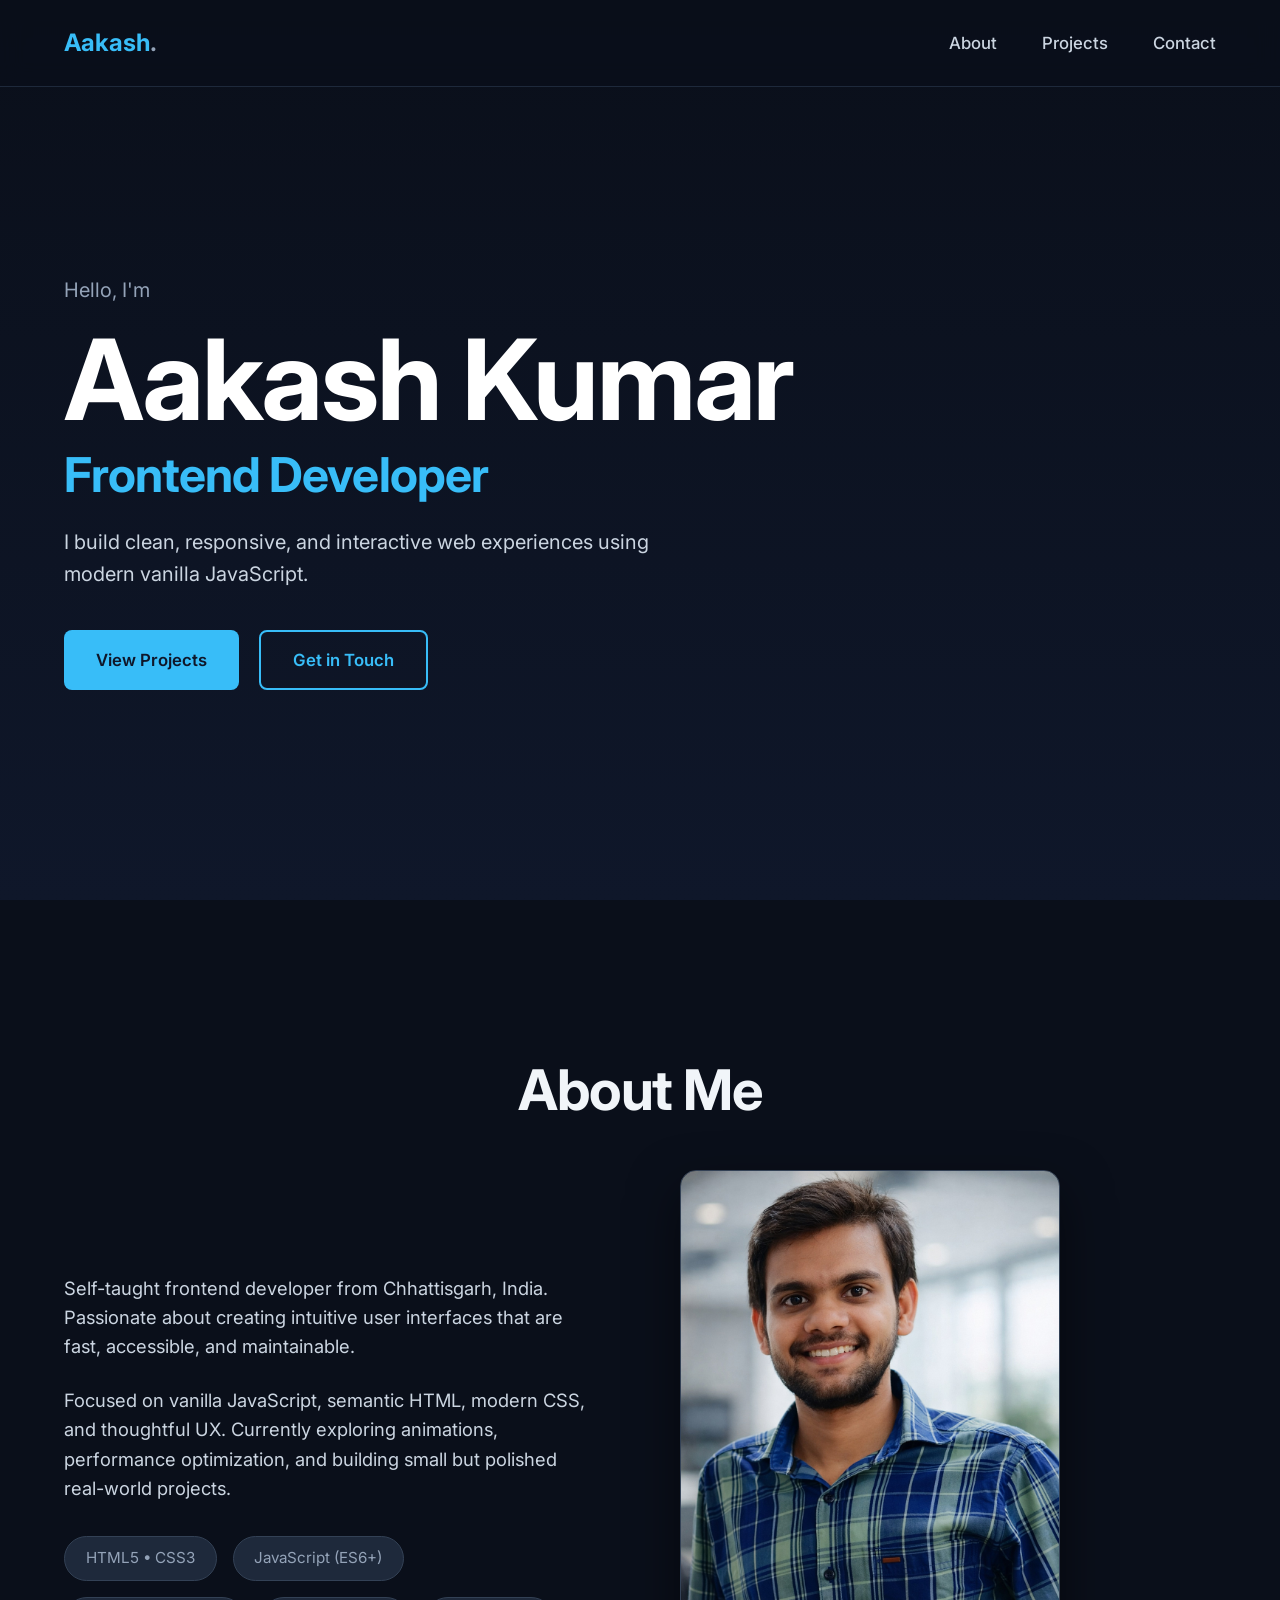
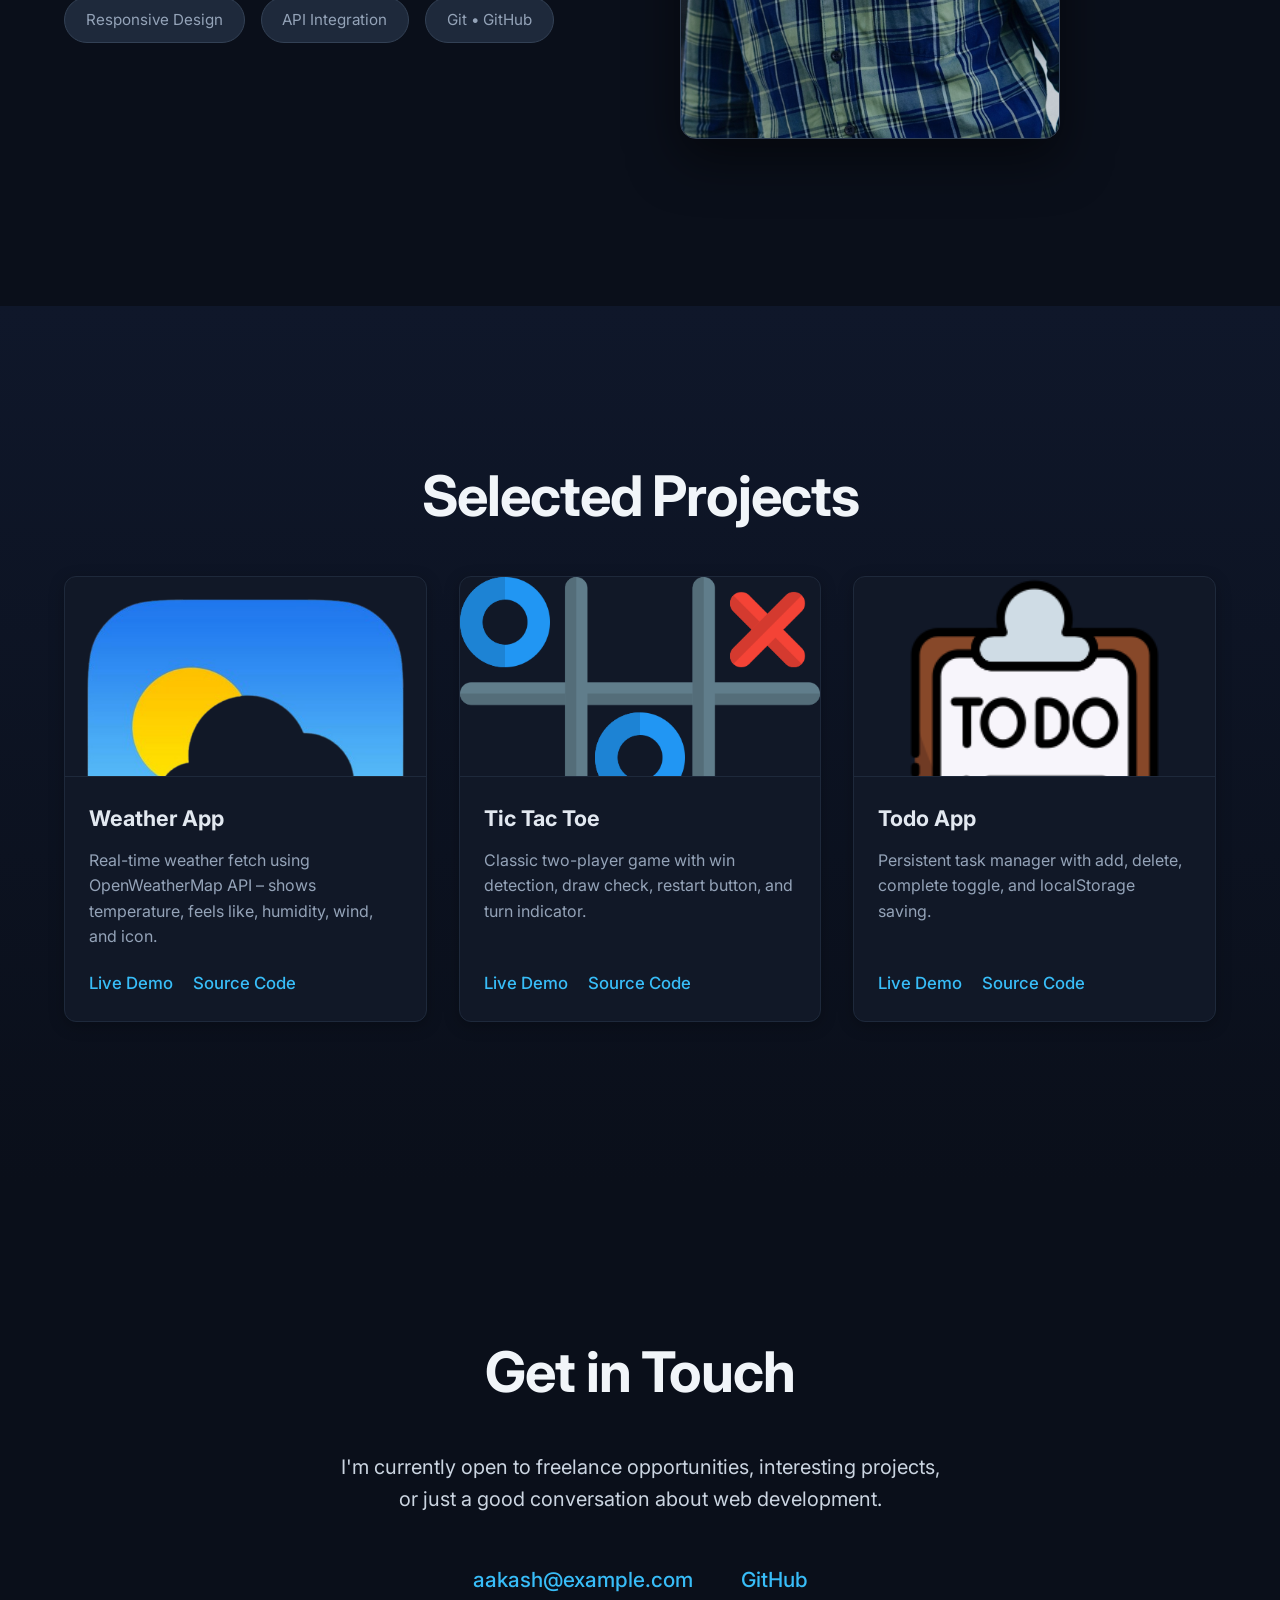
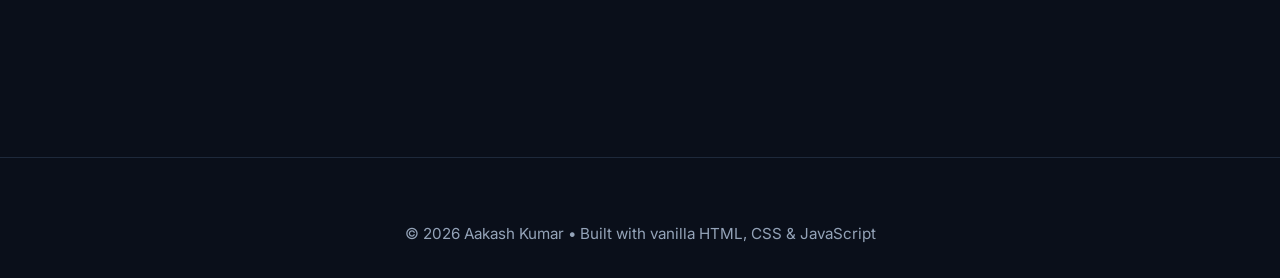
==== index.html @ c1ad1258 "Added Search Optimisation" ====
<!DOCTYPE html>
<html lang="en">
<head>
  <meta charset="UTF-8" />
  <meta name="viewport" content="width=device-width, initial-scale=1.0" />
  <title>Aakash Kumar • Frontend Developer</title>
  
  <meta name="description" content="Aakash Kumar — Self-taught frontend developer building clean, responsive, and interactive web experiences with vanilla JavaScript." />
  <meta name="keywords" content="frontend developer, javascript, portfolio, responsive web, vanilla js, aakash kumar" />
  <meta name="google-site-verification" content="VmXktAtuGPjL1S2ZWhC9DBmolaau0RA2HMceq0quTHY" />
  <!-- Open Graph -->
  <meta property="og:title" content="Aakash Kumar • Frontend Developer" />
  <meta property="og:description" content="Crafting modern web interfaces with focus on performance and user experience." />
  <meta property="og:image" content="images/og-preview.jpg" /> <!-- prepare 1200×630 image -->
  <meta property="og:type" content="website" />
  
  <link rel="preconnect" href="https://fonts.googleapis.com" />
  <link rel="preconnect" href="https://fonts.gstatic.com" crossorigin />
  <link href="https://fonts.googleapis.com/css2?family=Inter:wght@300;400;500;600;700&display=swap" rel="stylesheet" />
  
  <link rel="stylesheet" href="css/style.css" />
</head>
<body>
  <!-- Fixed Navigation -->
  <header class="header">
    <div class="container header-inner">
      <a href="#" class="logo">Aakash<span>.</span></a>
      <nav class="nav">
        <a href="#about">About</a>
        <a href="#projects">Projects</a>
        <a href="#contact">Contact</a>
      </nav>
    </div>
  </header>

  <!-- Hero -->
  <section id="hero" class="hero">
    <div class="container">
      <p class="greeting">Hello, I'm</p>
      <h1 class="name">Aakash Kumar</h1>
      <h2 class="role">Frontend Developer</h2>
      <p class="lead">
        I build clean, responsive, and interactive web experiences using modern vanilla JavaScript.
      </p>
      <div class="hero-actions">
        <a href="#projects" class="btn primary">View Projects</a>
        <a href="#contact" class="btn outline">Get in Touch</a>
      </div>
    </div>
  </section>

  <!-- About -->
  <section id="about" class="section about">
    <div class="container">
      <h2 class="section-title">About Me</h2>
      <div class="about-grid">
        <div class="about-text">
          <p>
            Self-taught frontend developer from Chhattisgarh, India. Passionate about creating intuitive user interfaces that are fast, accessible, and maintainable.
          </p>
          <p>
            Focused on vanilla JavaScript, semantic HTML, modern CSS, and thoughtful UX. Currently exploring animations, performance optimization, and building small but polished real-world projects.
          </p>
          <div class="skills">
            <span>HTML5 • CSS3</span>
            <span>JavaScript (ES6+)</span>
            <span>Responsive Design</span>
            <span>API Integration</span>
            <span>Git • GitHub</span>
          </div>
        </div>
        <div class="about-photo">
          <img src="images/profile.jpg" alt="Aakash Kumar" loading="lazy" class="photo" />
        </div>
      </div>
    </div>
  </section>

  <!-- Projects -->
<section id="projects" class="section projects">
  <div class="container">
    <h2 class="section-title">Selected Projects</h2>
    
    <!-- Placeholder / loading state (prevents layout jump) -->
    <div id="project-loading" class="projects-loading">
      <div class="loading-spinner"></div>
      <p>Loading projects...</p>
    </div>
    
    <!-- Actual grid – hidden until loaded -->
    <div id="project-container" class="projects-grid" style="display: none;">
      <!-- Cards will be inserted here by JS -->
    </div>
    
    <!-- Error state (optional but good UX) -->
    <div id="project-error" class="projects-error" style="display: none;">
      <p>Failed to load projects. Please check your connection or try refreshing.</p>
    </div>
  </div>
</section>

  <!-- Contact -->
  <section id="contact" class="section contact">
    <div class="container">
      <h2 class="section-title">Get in Touch</h2>
      <p class="contact-lead">
        I'm currently open to freelance opportunities, interesting projects, or just a good conversation about web development.
      </p>
      <div class="contact-links">
        <a href="mailto:aakash@example.com" class="contact-item">aakash@example.com</a>
        <a href="https://github.com/macbanglomirai2025" target="_blank" rel="noopener" class="contact-item">GitHub</a>
      </div>
    </div>
  </section>

  <!-- Footer -->
  <footer class="footer">
    <div class="container">
      <p>© <script>document.write(new Date().getFullYear())</script> Aakash Kumar • Built with vanilla HTML, CSS & JavaScript</p>
    </div>
  </footer>

  <script src="js/script.js"></script>
</body>
</html>
---- css/style.css ----
/* ==========================================================================
   Reset & Base
   ========================================================================== */
*,
*::before,
*::after {
  margin: 0;
  padding: 0;
  box-sizing: border-box;
}

html {
  scroll-behavior: smooth;
}

body {
  font-family: 'Inter', system-ui, sans-serif;
  background: #0a0f1a;
  color: #e2e8f0;
  line-height: 1.6;
  font-size: 1.05rem;
  -webkit-font-smoothing: antialiased;
}

/* ==========================================================================
   Container & Typography
   ========================================================================== */
.container {
  width: min(90%, 1200px);
  margin-inline: auto;
}

h1, h2, .section-title {
  font-weight: 700;
  line-height: 1.1;
  letter-spacing: -0.02em;
}

.section-title {
  font-size: clamp(2.2rem, 5vw, 3.5rem);
  margin-bottom: 3rem;
  text-align: center;
  color: #f1f5f9;
}

/* ==========================================================================
   Header
   ========================================================================== */
.header {
  position: fixed;
  top: 0;
  width: 100%;
  z-index: 100;
  padding: 1.5rem 0;
  background: rgba(10, 15, 26, 0.85);
  backdrop-filter: blur(12px);
  border-bottom: 1px solid #1e293b;
  transition: background 0.4s;
}

.header.scrolled {
  background: rgba(10, 15, 26, 0.98);
}

.header-inner {
  display: flex;
  justify-content: space-between;
  align-items: center;
}

.logo {
  font-size: 1.5rem;
  font-weight: 700;
  color: #38bdf8;
  text-decoration: none;
}

.logo span {
  color: #94a3b8;
}

.nav a {
  margin-left: 2.5rem;
  color: #cbd5e1;
  text-decoration: none;
  font-weight: 500;
  transition: color 0.3s;
}

.nav a:hover,
.nav a:focus {
  color: #38bdf8;
}

/* ==========================================================================
   Hero
   ========================================================================== */
.hero {
  min-height: 100vh;
  display: flex;
  align-items: center;
  padding: 8rem 0 4rem;
  background: linear-gradient(to bottom, #0a0f1a, #0f172a);
}

.greeting {
  font-size: 1.25rem;
  color: #94a3b8;
  margin-bottom: 0.75rem;
}

.name {
  font-size: clamp(3.5rem, 10vw, 7rem);
  color: white;
  margin-bottom: 0.5rem;
}

.role {
  font-size: clamp(1.8rem, 5vw, 3rem);
  color: #38bdf8;
  margin-bottom: 1.5rem;
}

.lead {
  max-width: 600px;
  font-size: 1.25rem;
  color: #cbd5e1;
  margin-bottom: 2.5rem;
}

.hero-actions {
  display: flex;
  gap: 1.25rem;
  flex-wrap: wrap;
}

.btn {
  display: inline-flex;
  align-items: center;
  justify-content: center;
  padding: 0.9rem 2rem;
  font-weight: 600;
  text-decoration: none;
  border-radius: 8px;
  transition: all 0.3s ease;
}

.btn.primary {
  background: #38bdf8;
  color: #0f172a;
}

.btn.primary:hover {
  background: #0ea5e9;
  transform: translateY(-3px);
  box-shadow: 0 12px 30px rgba(56, 189, 248, 0.25);
}

.btn.outline {
  border: 2px solid #38bdf8;
  color: #38bdf8;
}

.btn.outline:hover {
  background: #38bdf8;
  color: #0f172a;
}

/* ==========================================================================
   Sections (About, Projects, Contact)
   ========================================================================== */
.section {
  padding: 10rem 0;
}

.about-grid {
  display: grid;
  grid-template-columns: 1fr 1fr;
  gap: 5rem;
  align-items: center;
}

.about-text p {
  margin-bottom: 1.5rem;
  font-size: 1.15rem;
  color: #cbd5e1;
}

.skills {
  display: flex;
  flex-wrap: wrap;
  gap: 1rem;
  margin-top: 2rem;
}

.skills span {
  padding: 0.6rem 1.3rem;
  background: #1e293b;
  border-radius: 999px;
  font-size: 0.95rem;
  color: #94a3b8;
  border: 1px solid #334155;
}

.photo {
  width: 100%;
  max-width: 380px;
  border-radius: 16px;
  box-shadow: 0 20px 50px rgba(0,0,0,0.5);
  border: 1px solid #334155;
  transition: transform 0.4s;
}

.photo:hover {
  transform: scale(1.03);
}

/* Projects Section – improved stability */
.projects {
  background: linear-gradient(to bottom, #0f172a, #0a0f1a);
}

.projects-grid {
  display: grid;
  grid-template-columns: repeat(auto-fill, minmax(340px, 1fr));
  gap: 2.5rem 2rem;
  margin-top: 1rem;
}

.project-card {
  background: #111827;
  border: 1px solid #1e293b;
  border-radius: 12px;
  overflow: hidden;
  transition: all 0.35s ease;
  box-shadow: 0 4px 15px rgba(0,0,0,0.25);
  display: flex;
  flex-direction: column;
  height: 100%;
}

.project-card:hover {
  transform: translateY(-10px);
  box-shadow: 0 20px 40px rgba(56, 189, 248, 0.15);
  border-color: #38bdf8;
}

.project-card img {
  width: 100%;
  height: 200px;
  object-fit: cover;
  object-position: top;
  border-bottom: 1px solid #1e293b;
}

.project-card-content {
  padding: 1.5rem;
  flex: 1;
  display: flex;
  flex-direction: column;
}

.project-card h3 {
  font-size: 1.35rem;
  margin-bottom: 0.75rem;
  color: #e2e8f0;
}

.project-card p {
  flex: 1;
  color: #94a3b8;
  font-size: 1rem;
  margin-bottom: 1.25rem;
}

.project-links {
  display: flex;
  gap: 1.25rem;
  margin-top: auto;
}

.project-links a {
  color: #38bdf8;
  font-weight: 500;
  text-decoration: none;
  transition: all 0.25s;
}

.project-links a:hover {
  color: #0ea5e9;
  text-decoration: underline;
}

/* Loading & Error States */
.projects-loading {
  text-align: center;
  padding: 6rem 0;
  color: #94a3b8;
}

.loading-spinner {
  width: 48px;
  height: 48px;
  border: 5px solid #1e293b;
  border-top: 5px solid #38bdf8;
  border-radius: 50%;
  animation: spin 1.2s linear infinite;
  margin: 0 auto 1.5rem;
}

@keyframes spin {
  0% { transform: rotate(0deg); }
  100% { transform: rotate(360deg); }
}

.projects-error {
  text-align: center;
  padding: 6rem 1rem;
  color: #fca5a5;
  font-size: 1.15rem;
}

/* Contact */
.contact-lead {
  text-align: center;
  max-width: 600px;
  margin: 0 auto 3rem;
  font-size: 1.25rem;
  color: #cbd5e1;
}

.contact-links {
  display: flex;
  justify-content: center;
  gap: 3rem;
  flex-wrap: wrap;
}

.contact-item {
  color: #38bdf8;
  font-size: 1.3rem;
  font-weight: 500;
  text-decoration: none;
  transition: all 0.3s;
}

.contact-item:hover {
  color: #0ea5e9;
  transform: translateY(-2px);
}

/* Footer */
.footer {
  padding: 4rem 0 2rem;
  text-align: center;
  border-top: 1px solid #1e293b;
  color: #94a3b8;
  font-size: 0.95rem;
}

/* ==========================================================================
   Responsive
   ========================================================================== */
@media (max-width: 1024px) {
  .about-grid {
    grid-template-columns: 1fr;
    gap: 4rem;
    text-align: center;
  }
  .photo {
    margin: 0 auto;
  }
}

@media (max-width: 640px) {
  .hero-actions {
    flex-direction: column;
    align-items: stretch;
  }
  .nav {
    display: flex;
    flex-direction: column;
    gap: 1rem;
    position: absolute;
    top: 100%;
    left: 0;
    right: 0;
    background: #0a0f1a;
    padding: 1.5rem;
    border-top: 1px solid #1e293b;
    transform: translateY(-100%);
    transition: transform 0.4s;
  }
  /* Hamburger menu would need JS - optional for later */
}
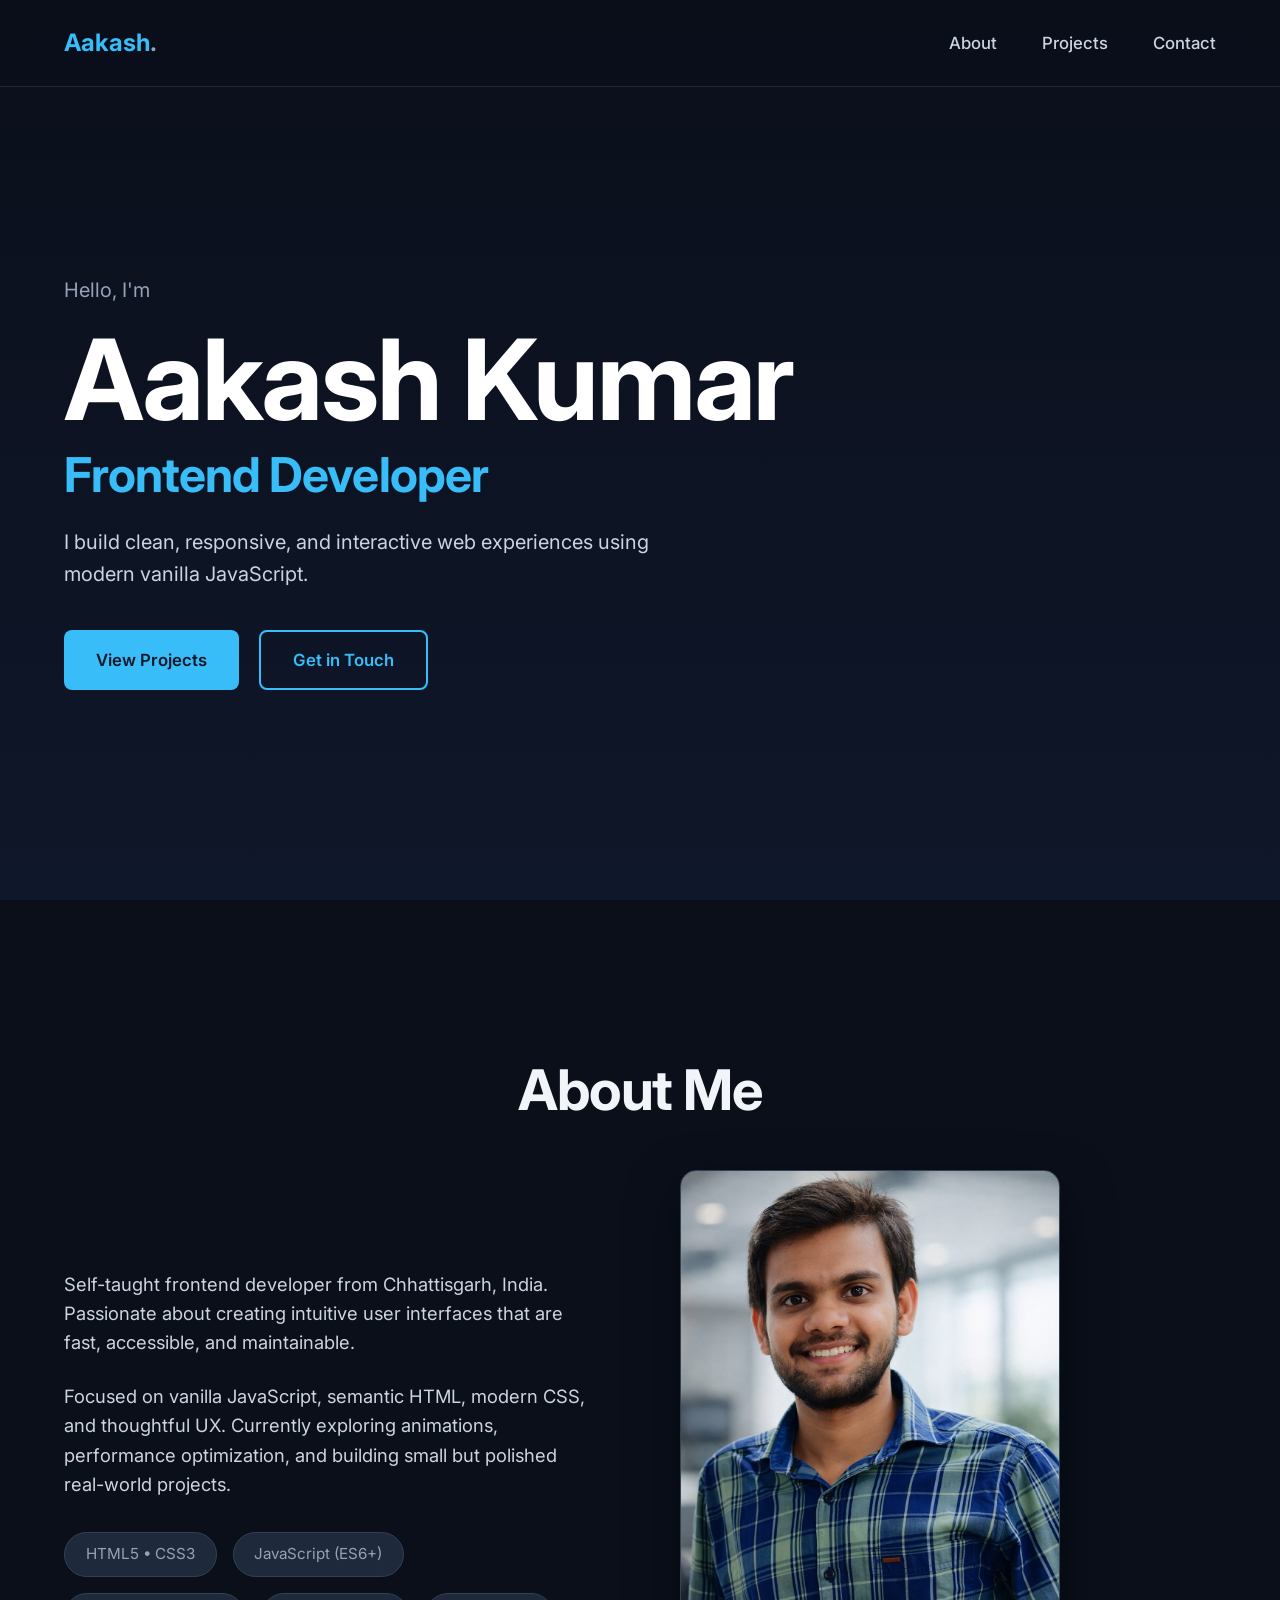
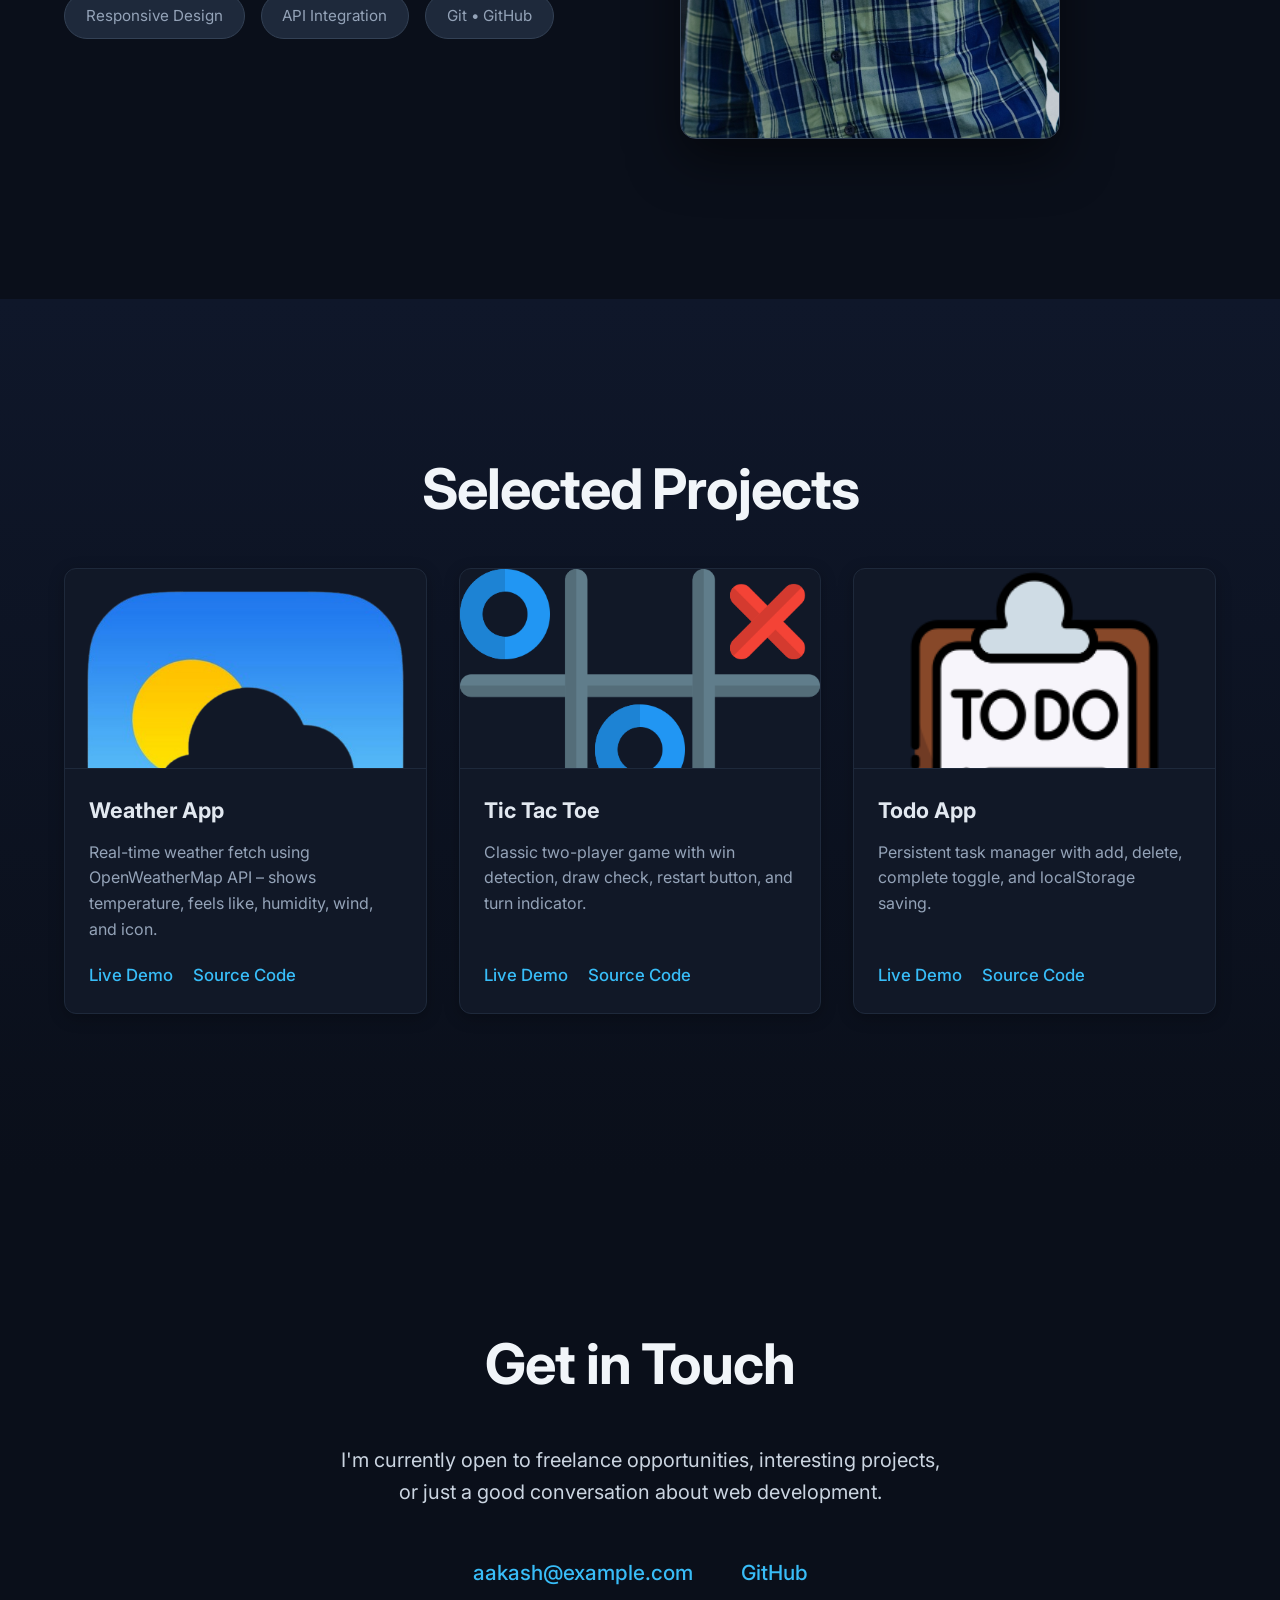
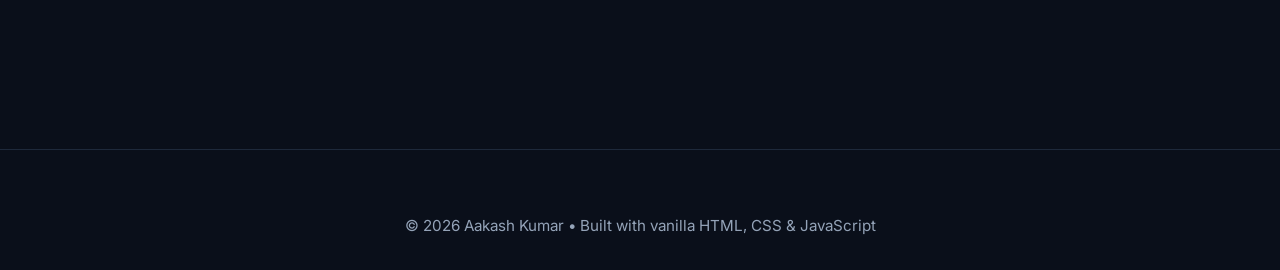
==== commit 0ba2db37: "Added Search Optimisation" ====
--- a/index.html
+++ b/index.html
@@ -1,25 +1,52 @@
-<!DOCTYPE html>
-<html lang="en">
 <head>
   <meta charset="UTF-8" />
   <meta name="viewport" content="width=device-width, initial-scale=1.0" />
-  <title>Aakash Kumar • Frontend Developer</title>
-  
-  <meta name="description" content="Aakash Kumar — Self-taught frontend developer building clean, responsive, and interactive web experiences with vanilla JavaScript." />
-  <meta name="keywords" content="frontend developer, javascript, portfolio, responsive web, vanilla js, aakash kumar" />
+
+  <!-- Primary SEO Title – includes both names + brand -->
+  <title>Aakash Kumar Sahu • Akele Coder | Frontend Developer Portfolio</title>
+
+  <!-- Meta Description – optimized for search intent -->
+  <meta name="description" content="Aakash Kumar Sahu (Akele Coder) – self-taught frontend developer from Chhattisgarh. Building responsive websites and interactive apps with vanilla JavaScript. View my portfolio & projects.">
+
+  <!-- Keywords – targeted for the names/brands you want to appear for -->
+  <meta name="keywords" content="Aakash Kumar, Aakash Kumar Sahu, Akele Coder, AkeleCoder, frontend developer, vanilla javascript, web developer Chhattisgarh, javascript portfolio, responsive web developer, self taught developer India">
+
+  <!-- Allow search engines to index -->
+  <meta name="robots" content="index, follow" />
+
+  <!-- Keep your existing Google verification -->
   <meta name="google-site-verification" content="VmXktAtuGPjL1S2ZWhC9DBmolaau0RA2HMceq0quTHY" />
-  <!-- Open Graph -->
-  <meta property="og:title" content="Aakash Kumar • Frontend Developer" />
-  <meta property="og:description" content="Crafting modern web interfaces with focus on performance and user experience." />
-  <meta property="og:image" content="images/og-preview.jpg" /> <!-- prepare 1200×630 image -->
+
+  <!-- Canonical URL – very important when you have the live domain -->
+  <link rel="canonical" href="https://your-site.onrender.com/" /> <!-- ← change to your real URL -->
+
+  <!-- Open Graph (LinkedIn, Facebook, WhatsApp, etc.) -->
+  <meta property="og:title" content="Aakash Kumar Sahu • Akele Coder | Frontend Developer" />
+  <meta property="og:description" content="Aakash Kumar Sahu (Akele Coder) – frontend developer from Chhattisgarh specializing in clean, responsive & interactive web apps using vanilla JavaScript." />
   <meta property="og:type" content="website" />
-  
+  <meta property="og:url" content="https://your-site.onrender.com/" />
+  <meta property="og:image" content="https://your-site.onrender.com/images/og-preview.jpg" />
+  <meta property="og:image:alt" content="Aakash Kumar Sahu – Akele Coder Portfolio" />
+  <meta property="og:site_name" content="Akele Coder" />
+
+  <!-- Twitter / X Cards – good for shares -->
+  <meta name="twitter:card" content="summary_large_image" />
+  <meta name="twitter:title" content="Aakash Kumar Sahu • Akele Coder | Frontend Developer" />
+  <meta name="twitter:description" content="Frontend developer (Akele Coder) creating modern web experiences with vanilla JS. Check portfolio." />
+  <meta name="twitter:image" content="https://your-site.onrender.com/images/og-preview.jpg" />
+
+  <!-- Favicon & touch icons -->
+  <link rel="icon" href="images/favicon.ico" type="image/x-icon" />
+  <link rel="apple-touch-icon" sizes="180x180" href="images/apple-touch-icon.png" />
+
+  <!-- Fonts & stylesheet -->
   <link rel="preconnect" href="https://fonts.googleapis.com" />
   <link rel="preconnect" href="https://fonts.gstatic.com" crossorigin />
   <link href="https://fonts.googleapis.com/css2?family=Inter:wght@300;400;500;600;700&display=swap" rel="stylesheet" />
   
   <link rel="stylesheet" href="css/style.css" />
 </head>
+
 <body>
   <!-- Fixed Navigation -->
   <header class="header">
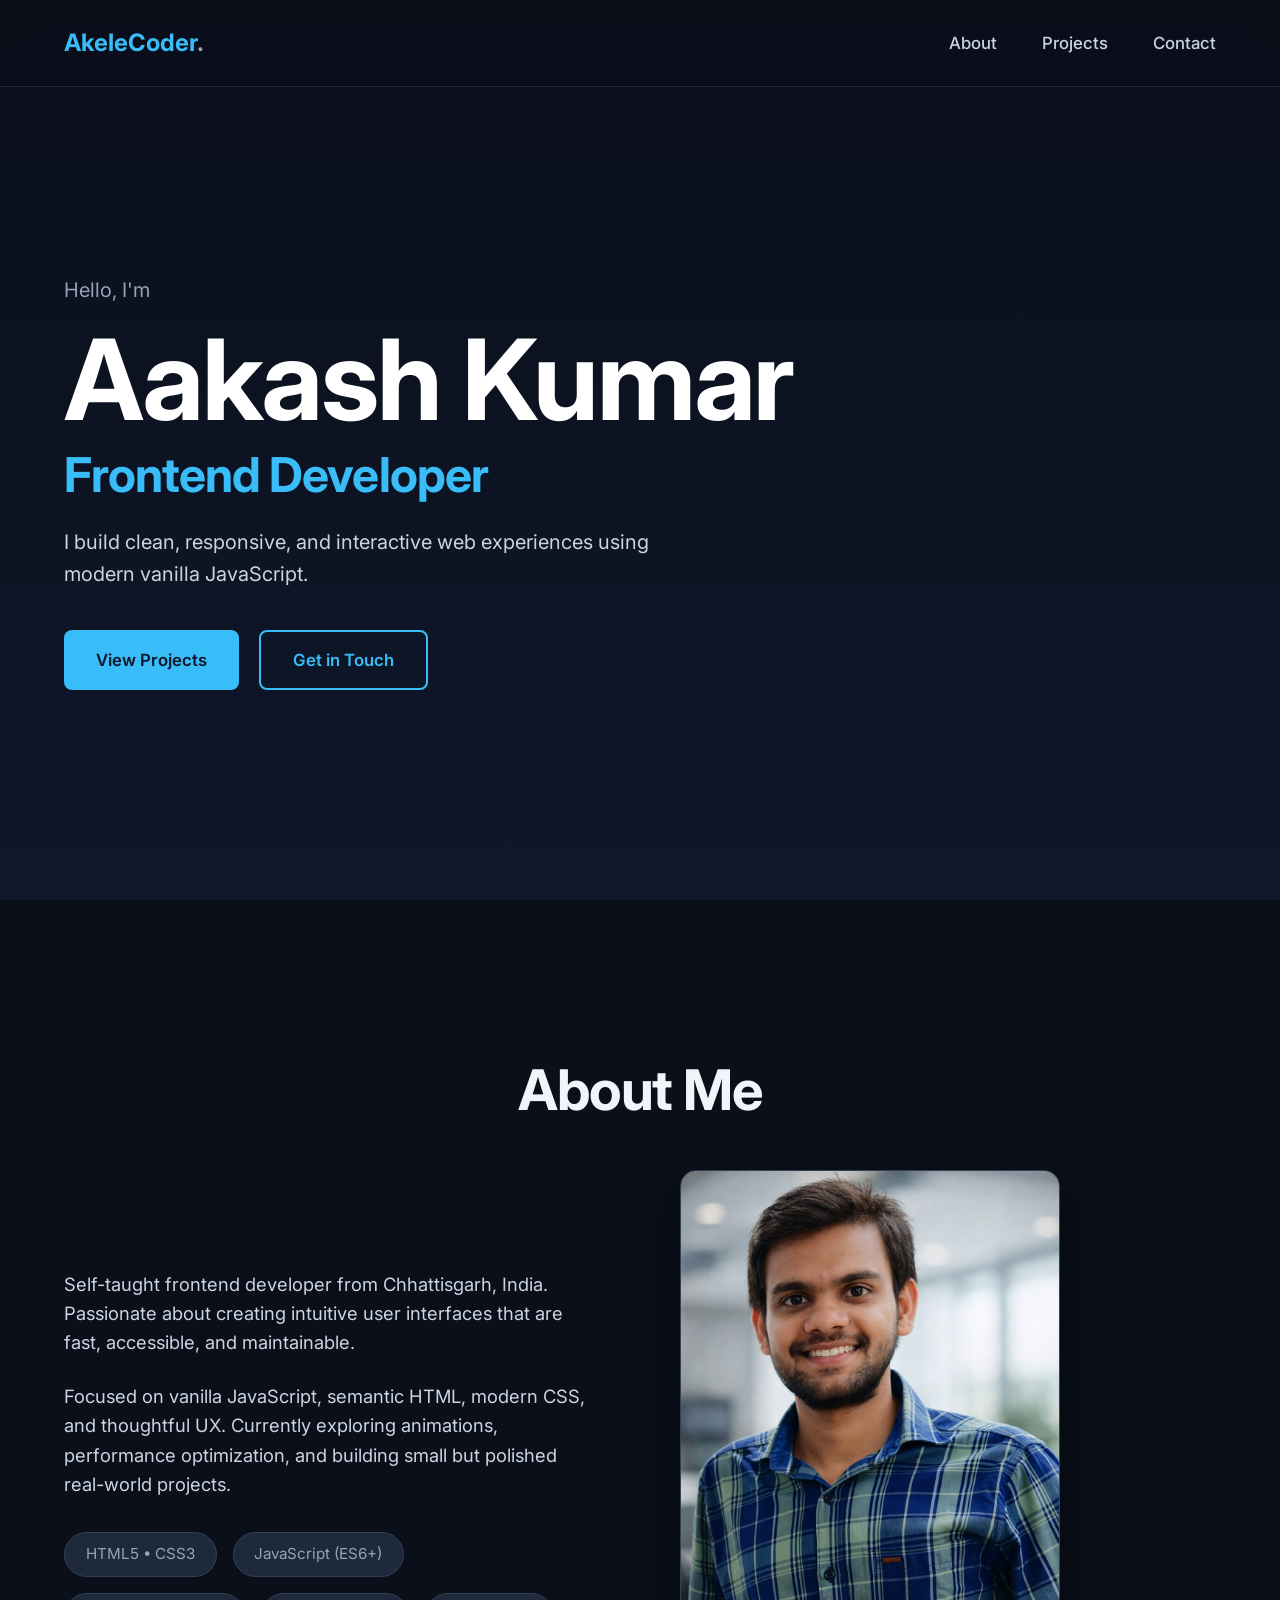
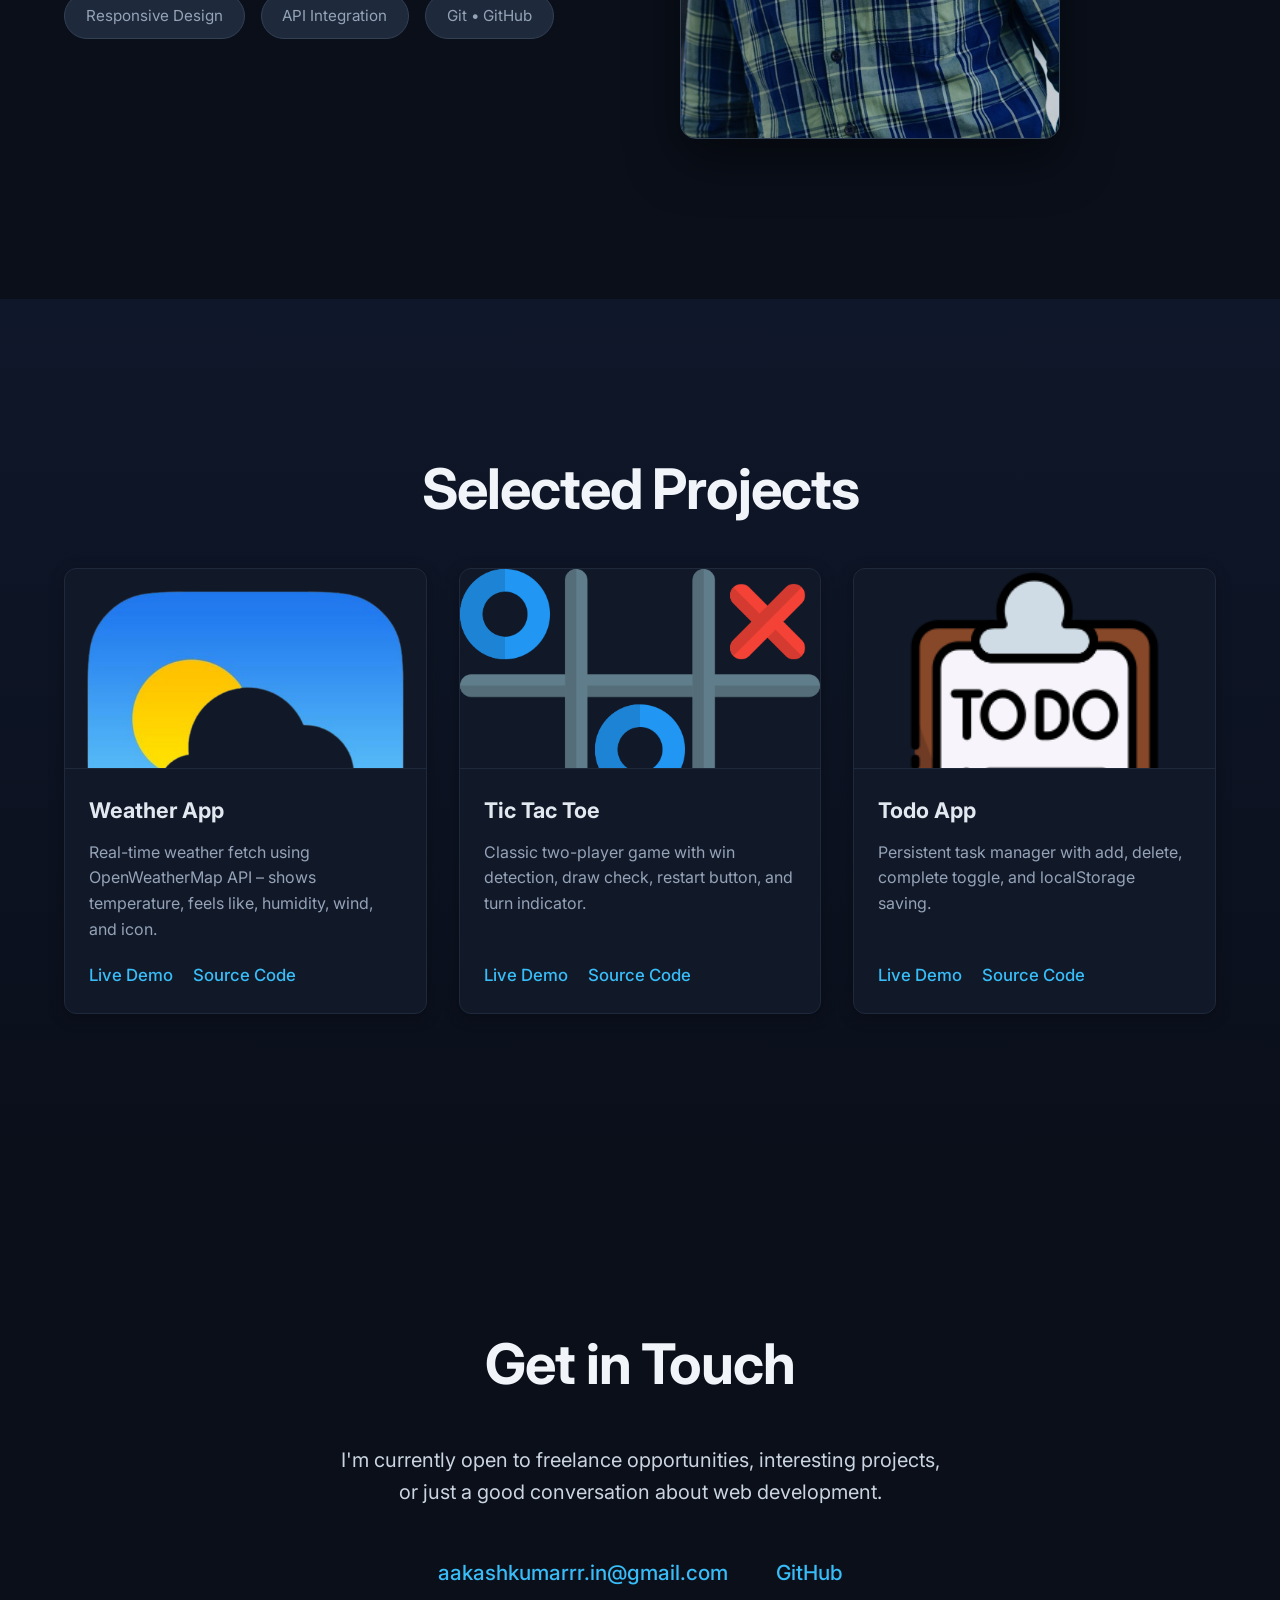
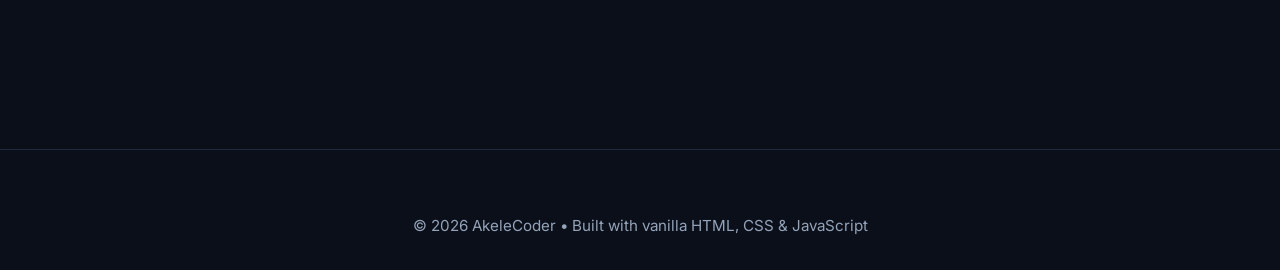
==== commit c285e99d: "customisation" ====
--- a/index.html
+++ b/index.html
@@ -2,44 +2,44 @@
   <meta charset="UTF-8" />
   <meta name="viewport" content="width=device-width, initial-scale=1.0" />
 
-  <!-- Primary SEO Title – includes both names + brand -->
-  <title>Aakash Kumar Sahu • Akele Coder | Frontend Developer Portfolio</title>
+  <!-- Title: Includes EVERY variation you want to rank for -->
+  <title>Aakash Kumar Sahu • Akele Coder | AkeleCoder – Frontend Developer Portfolio</title>
 
-  <!-- Meta Description – optimized for search intent -->
-  <meta name="description" content="Aakash Kumar Sahu (Akele Coder) – self-taught frontend developer from Chhattisgarh. Building responsive websites and interactive apps with vanilla JavaScript. View my portfolio & projects.">
+  <!-- Description: Naturally repeats key terms + location + skills + brand -->
+  <meta name="description" content="Aakash Kumar Sahu (Akele Coder / AkeleCoder) – self-taught frontend developer from Chhattisgarh, India. Creating responsive websites, vanilla JavaScript projects, and interactive web apps. Check out Akele Coder portfolio of Aakash Kumar Sahu.">
 
-  <!-- Keywords – targeted for the names/brands you want to appear for -->
-  <meta name="keywords" content="Aakash Kumar, Aakash Kumar Sahu, Akele Coder, AkeleCoder, frontend developer, vanilla javascript, web developer Chhattisgarh, javascript portfolio, responsive web developer, self taught developer India">
+  <!-- Keywords: All possible combinations you listed -->
+  <meta name="keywords" content="Aakash Kumar Sahu, Aakash Kumar, Akele Coder, AkeleCoder, Aakash Kumar Sahu frontend, Akele Coder portfolio, frontend developer Chhattisgarh, vanilla javascript developer, self taught web developer India, Aakashkumarsahu, responsive web developer, javascript portfolio">
 
-  <!-- Allow search engines to index -->
-  <meta name="robots" content="index, follow" />
+  <!-- Allow full indexing -->
+  <meta name="robots" content="index, follow, max-image-preview:large" />
 
-  <!-- Keep your existing Google verification -->
+  <!-- Your Google verification (keep it!) -->
   <meta name="google-site-verification" content="VmXktAtuGPjL1S2ZWhC9DBmolaau0RA2HMceq0quTHY" />
 
-  <!-- Canonical URL – very important when you have the live domain -->
-  <link rel="canonical" href="https://your-site.onrender.com/" /> <!-- ← change to your real URL -->
+  <!-- Canonical – use your real Netlify URL -->
+  <link rel="canonical" href="https://akelecoder.netlify.app/" />
 
-  <!-- Open Graph (LinkedIn, Facebook, WhatsApp, etc.) -->
-  <meta property="og:title" content="Aakash Kumar Sahu • Akele Coder | Frontend Developer" />
-  <meta property="og:description" content="Aakash Kumar Sahu (Akele Coder) – frontend developer from Chhattisgarh specializing in clean, responsive & interactive web apps using vanilla JavaScript." />
+  <!-- Open Graph – optimized for social shares (helps indirect SEO) -->
+  <meta property="og:title" content="Aakash Kumar Sahu • Akele Coder | Frontend Developer Portfolio" />
+  <meta property="og:description" content="Aakash Kumar Sahu (Akele Coder / AkeleCoder) – frontend developer from Chhattisgarh. Vanilla JS projects, responsive design. Visit AkeleCoder portfolio." />
   <meta property="og:type" content="website" />
-  <meta property="og:url" content="https://your-site.onrender.com/" />
-  <meta property="og:image" content="https://your-site.onrender.com/images/og-preview.jpg" />
+  <meta property="og:url" content="https://akelecoder.netlify.app/" />
+  <meta property="og:image" content="https://akelecoder.netlify.app/images/og-preview.jpg" />
   <meta property="og:image:alt" content="Aakash Kumar Sahu – Akele Coder Portfolio" />
   <meta property="og:site_name" content="Akele Coder" />
 
-  <!-- Twitter / X Cards – good for shares -->
+  <!-- Twitter/X Cards -->
   <meta name="twitter:card" content="summary_large_image" />
   <meta name="twitter:title" content="Aakash Kumar Sahu • Akele Coder | Frontend Developer" />
-  <meta name="twitter:description" content="Frontend developer (Akele Coder) creating modern web experiences with vanilla JS. Check portfolio." />
-  <meta name="twitter:image" content="https://your-site.onrender.com/images/og-preview.jpg" />
+  <meta name="twitter:description" content="Akele Coder (Aakash Kumar Sahu) – modern web apps with vanilla JavaScript. Explore portfolio." />
+  <meta name="twitter:image" content="https://akelecoder.netlify.app/images/og-preview.jpg" />
 
-  <!-- Favicon & touch icons -->
+  <!-- Basic icons -->
   <link rel="icon" href="images/favicon.ico" type="image/x-icon" />
   <link rel="apple-touch-icon" sizes="180x180" href="images/apple-touch-icon.png" />
 
-  <!-- Fonts & stylesheet -->
+  <!-- Fonts & CSS -->
   <link rel="preconnect" href="https://fonts.googleapis.com" />
   <link rel="preconnect" href="https://fonts.gstatic.com" crossorigin />
   <link href="https://fonts.googleapis.com/css2?family=Inter:wght@300;400;500;600;700&display=swap" rel="stylesheet" />
@@ -51,7 +51,7 @@
   <!-- Fixed Navigation -->
   <header class="header">
     <div class="container header-inner">
-      <a href="#" class="logo">Aakash<span>.</span></a>
+      <a href="#" class="logo">AkeleCoder<span>.</span></a>
       <nav class="nav">
         <a href="#about">About</a>
         <a href="#projects">Projects</a>
@@ -134,8 +134,8 @@
         I'm currently open to freelance opportunities, interesting projects, or just a good conversation about web development.
       </p>
       <div class="contact-links">
-        <a href="mailto:aakash@example.com" class="contact-item">aakash@example.com</a>
-        <a href="https://github.com/macbanglomirai2025" target="_blank" rel="noopener" class="contact-item">GitHub</a>
+        <a href="mailto:aakashkumarrr.in@gmail.com" class="contact-item">aakashkumarrr.in@gmail.com</a>
+        <a href="https://github.com/AkeleCoder" target="_blank" rel="noopener" class="contact-item">GitHub</a>
       </div>
     </div>
   </section>
@@ -143,7 +143,7 @@
   <!-- Footer -->
   <footer class="footer">
     <div class="container">
-      <p>© <script>document.write(new Date().getFullYear())</script> Aakash Kumar • Built with vanilla HTML, CSS & JavaScript</p>
+      <p>© <script>document.write(new Date().getFullYear())</script> AkeleCoder • Built with vanilla HTML, CSS & JavaScript</p>
     </div>
   </footer>
 
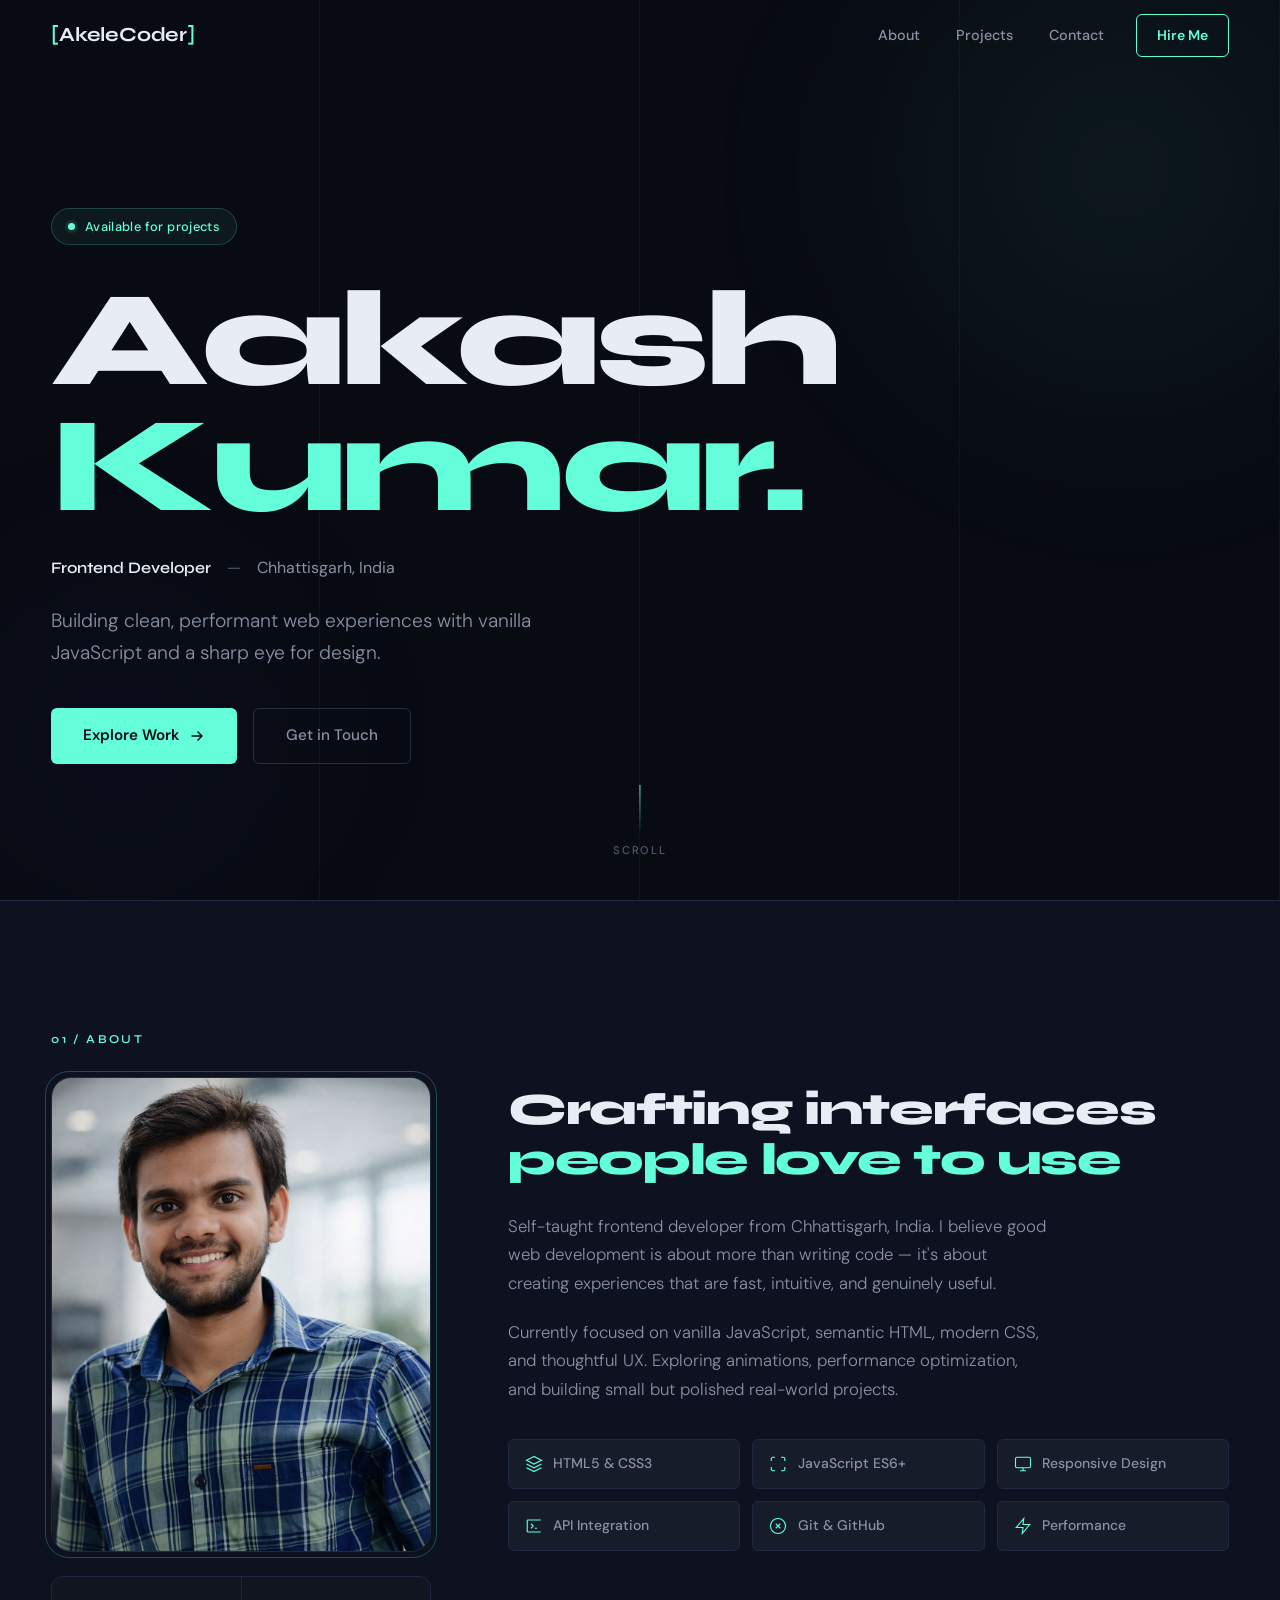
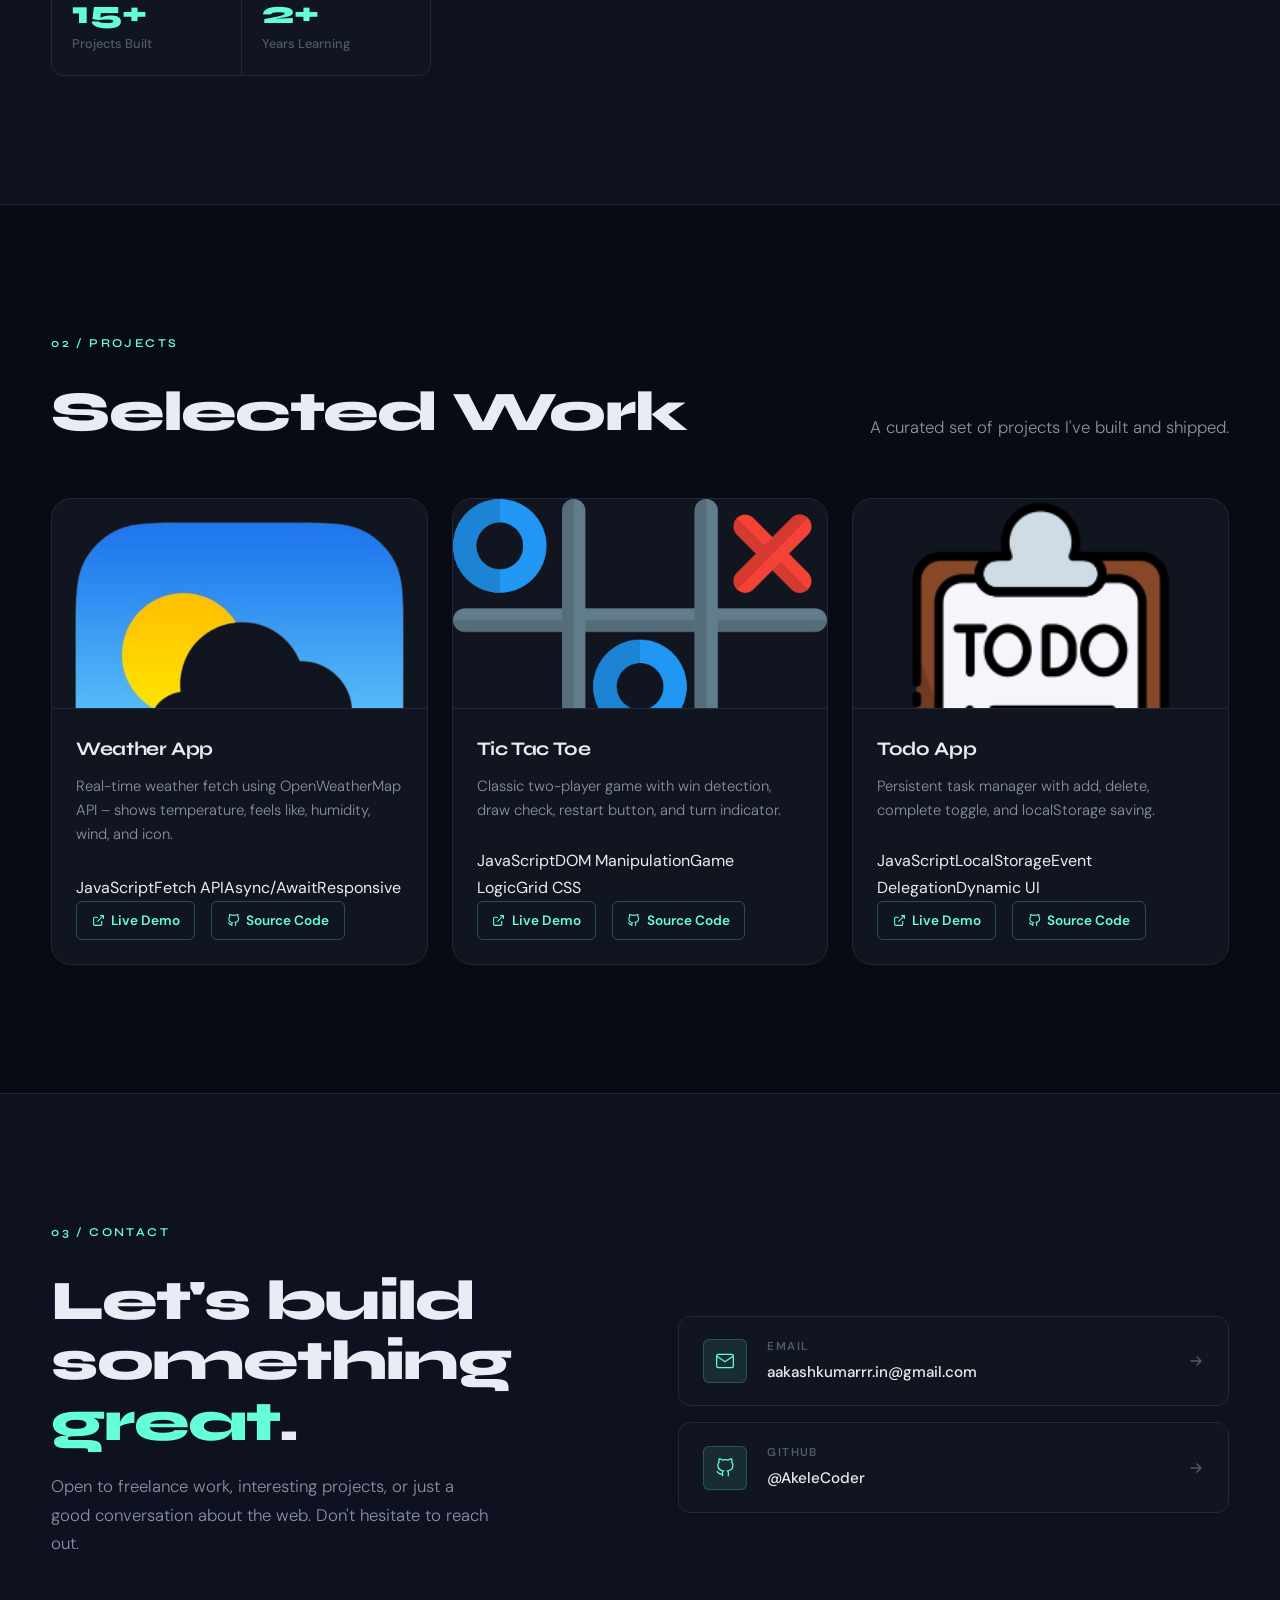
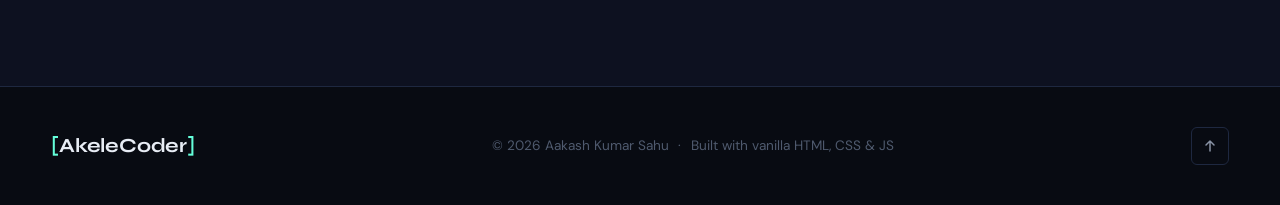
==== commit c3c44b42: "v2" ====
--- a/index.html
+++ b/index.html
@@ -1,152 +1,314 @@
+<!DOCTYPE html>
+<html lang="en">
 <head>
   <meta charset="UTF-8" />
   <meta name="viewport" content="width=device-width, initial-scale=1.0" />
 
-  <!-- Title: Includes EVERY variation you want to rank for -->
   <title>Aakash Kumar Sahu • Akele Coder | AkeleCoder – Frontend Developer Portfolio</title>
-
-  <!-- Description: Naturally repeats key terms + location + skills + brand -->
-  <meta name="description" content="Aakash Kumar Sahu (Akele Coder / AkeleCoder) – self-taught frontend developer from Chhattisgarh, India. Creating responsive websites, vanilla JavaScript projects, and interactive web apps. Check out Akele Coder portfolio of Aakash Kumar Sahu.">
-
-  <!-- Keywords: All possible combinations you listed -->
-  <meta name="keywords" content="Aakash Kumar Sahu, Aakash Kumar, Akele Coder, AkeleCoder, Aakash Kumar Sahu frontend, Akele Coder portfolio, frontend developer Chhattisgarh, vanilla javascript developer, self taught web developer India, Aakashkumarsahu, responsive web developer, javascript portfolio">
-
-  <!-- Allow full indexing -->
+  <meta name="description" content="Aakash Kumar Sahu (Akele Coder / AkeleCoder) – self-taught frontend developer from Chhattisgarh, India. Creating responsive websites, vanilla JavaScript projects, and interactive web apps.">
+  <meta name="keywords" content="Aakash Kumar Sahu, Aakash Kumar, Akele Coder, AkeleCoder, frontend developer Chhattisgarh, vanilla javascript developer, self taught web developer India">
   <meta name="robots" content="index, follow, max-image-preview:large" />
-
-  <!-- Your Google verification (keep it!) -->
   <meta name="google-site-verification" content="VmXktAtuGPjL1S2ZWhC9DBmolaau0RA2HMceq0quTHY" />
-
-  <!-- Canonical – use your real Netlify URL -->
   <link rel="canonical" href="https://akelecoder.netlify.app/" />
 
-  <!-- Open Graph – optimized for social shares (helps indirect SEO) -->
   <meta property="og:title" content="Aakash Kumar Sahu • Akele Coder | Frontend Developer Portfolio" />
-  <meta property="og:description" content="Aakash Kumar Sahu (Akele Coder / AkeleCoder) – frontend developer from Chhattisgarh. Vanilla JS projects, responsive design. Visit AkeleCoder portfolio." />
+  <meta property="og:description" content="Aakash Kumar Sahu (Akele Coder / AkeleCoder) – frontend developer from Chhattisgarh. Vanilla JS projects, responsive design." />
   <meta property="og:type" content="website" />
   <meta property="og:url" content="https://akelecoder.netlify.app/" />
   <meta property="og:image" content="https://akelecoder.netlify.app/images/og-preview.jpg" />
   <meta property="og:image:alt" content="Aakash Kumar Sahu – Akele Coder Portfolio" />
   <meta property="og:site_name" content="Akele Coder" />
 
-  <!-- Twitter/X Cards -->
   <meta name="twitter:card" content="summary_large_image" />
   <meta name="twitter:title" content="Aakash Kumar Sahu • Akele Coder | Frontend Developer" />
-  <meta name="twitter:description" content="Akele Coder (Aakash Kumar Sahu) – modern web apps with vanilla JavaScript. Explore portfolio." />
+  <meta name="twitter:description" content="Akele Coder (Aakash Kumar Sahu) – modern web apps with vanilla JavaScript." />
   <meta name="twitter:image" content="https://akelecoder.netlify.app/images/og-preview.jpg" />
 
-  <!-- Basic icons -->
   <link rel="icon" href="images/favicon.ico" type="image/x-icon" />
   <link rel="apple-touch-icon" sizes="180x180" href="images/apple-touch-icon.png" />
 
-  <!-- Fonts & CSS -->
   <link rel="preconnect" href="https://fonts.googleapis.com" />
   <link rel="preconnect" href="https://fonts.gstatic.com" crossorigin />
-  <link href="https://fonts.googleapis.com/css2?family=Inter:wght@300;400;500;600;700&display=swap" rel="stylesheet" />
-  
+  <link href="https://fonts.googleapis.com/css2?family=Syne:wght@400;600;700;800&family=DM+Sans:ital,wght@0,300;0,400;0,500;1,300&display=swap" rel="stylesheet" />
+
   <link rel="stylesheet" href="css/style.css" />
 </head>
 
 <body>
-  <!-- Fixed Navigation -->
-  <header class="header">
+
+  <!-- ── HEADER ── -->
+  <header class="header" id="header">
     <div class="container header-inner">
-      <a href="#" class="logo">AkeleCoder<span>.</span></a>
-      <nav class="nav">
-        <a href="#about">About</a>
-        <a href="#projects">Projects</a>
-        <a href="#contact">Contact</a>
+      <a href="#" class="logo">
+        <span class="logo-bracket">[</span>AkeleCoder<span class="logo-bracket">]</span>
+      </a>
+
+      <button class="menu-toggle" id="menuToggle" aria-label="Toggle navigation" aria-expanded="false">
+        <span></span><span></span>
+      </button>
+
+      <nav class="nav" id="nav">
+        <a href="#about" class="nav-link">About</a>
+        <a href="#projects" class="nav-link">Projects</a>
+        <a href="#contact" class="nav-link">Contact</a>
+        <a href="mailto:aakashkumarrr.in@gmail.com" class="nav-cta">Hire Me</a>
       </nav>
     </div>
   </header>
 
-  <!-- Hero -->
+  <!-- Mobile nav overlay -->
+  <div class="nav-overlay" id="navOverlay"></div>
+
+  <!-- ── HERO ── -->
   <section id="hero" class="hero">
-    <div class="container">
-      <p class="greeting">Hello, I'm</p>
-      <h1 class="name">Aakash Kumar</h1>
-      <h2 class="role">Frontend Developer</h2>
-      <p class="lead">
-        I build clean, responsive, and interactive web experiences using modern vanilla JavaScript.
+    <!-- Decorative grid lines -->
+    <div class="hero-grid" aria-hidden="true">
+      <div class="grid-line"></div>
+      <div class="grid-line"></div>
+      <div class="grid-line"></div>
+      <div class="grid-line"></div>
+    </div>
+
+    <!-- Floating orbs -->
+    <div class="orb orb-1" aria-hidden="true"></div>
+    <div class="orb orb-2" aria-hidden="true"></div>
+
+    <div class="container hero-content">
+      <div class="hero-badge">
+        <span class="badge-dot"></span>
+        Available for projects
+      </div>
+      <h1 class="hero-name">
+        <span class="line-reveal" style="--d:0">Aakash</span>
+        <span class="line-reveal accent-text" style="--d:1">Kumar.</span>
+      </h1>
+      <div class="hero-meta line-reveal" style="--d:2">
+        <span class="hero-role">Frontend Developer</span>
+        <span class="hero-sep" aria-hidden="true">—</span>
+        <span class="hero-location">Chhattisgarh, India</span>
+      </div>
+      <p class="hero-lead line-reveal" style="--d:3">
+        Building clean, performant web experiences with vanilla JavaScript and a sharp eye for design.
       </p>
-      <div class="hero-actions">
-        <a href="#projects" class="btn primary">View Projects</a>
-        <a href="#contact" class="btn outline">Get in Touch</a>
-      </div>
+      <div class="hero-actions line-reveal" style="--d:4">
+        <a href="#projects" class="btn-primary">
+          <span>Explore Work</span>
+          <svg width="16" height="16" viewBox="0 0 16 16" fill="none" aria-hidden="true"><path d="M3 8h10M9 4l4 4-4 4" stroke="currentColor" stroke-width="1.5" stroke-linecap="round" stroke-linejoin="round"/></svg>
+        </a>
+        <a href="#contact" class="btn-ghost">Get in Touch</a>
+      </div>
+    </div>
+
+    <!-- Scroll indicator -->
+    <div class="scroll-indicator" aria-hidden="true">
+      <div class="scroll-line"></div>
+      <span>Scroll</span>
     </div>
   </section>
 
-  <!-- About -->
+  <!-- ── ABOUT ── -->
   <section id="about" class="section about">
     <div class="container">
-      <h2 class="section-title">About Me</h2>
+      <div class="section-label">01 / About</div>
       <div class="about-grid">
-        <div class="about-text">
+
+        <div class="about-photo-wrap">
+          <div class="photo-frame">
+            <img src="images/profile.jpg" alt="Aakash Kumar Sahu" loading="lazy" class="photo" />
+            <div class="photo-accent" aria-hidden="true"></div>
+          </div>
+          <!-- Stats -->
+          <div class="about-stats">
+            <div class="stat">
+              <span class="stat-num">15+</span>
+              <span class="stat-label">Projects Built</span>
+            </div>
+            <div class="stat">
+              <span class="stat-num">2+</span>
+              <span class="stat-label">Years Learning</span>
+            </div>
+          </div>
+        </div>
+
+        <div class="about-body">
+          <h2 class="about-heading">
+            Crafting interfaces<br><em>people love to use</em>
+          </h2>
           <p>
-            Self-taught frontend developer from Chhattisgarh, India. Passionate about creating intuitive user interfaces that are fast, accessible, and maintainable.
+            Self-taught frontend developer from Chhattisgarh, India. I believe good web development is about more than writing code — it's about creating experiences that are fast, intuitive, and genuinely useful.
           </p>
           <p>
-            Focused on vanilla JavaScript, semantic HTML, modern CSS, and thoughtful UX. Currently exploring animations, performance optimization, and building small but polished real-world projects.
+            Currently focused on vanilla JavaScript, semantic HTML, modern CSS, and thoughtful UX. Exploring animations, performance optimization, and building small but polished real-world projects.
           </p>
-          <div class="skills">
-            <span>HTML5 • CSS3</span>
-            <span>JavaScript (ES6+)</span>
-            <span>Responsive Design</span>
-            <span>API Integration</span>
-            <span>Git • GitHub</span>
+
+          <div class="skills-grid">
+            <div class="skill-item">
+              <div class="skill-icon">
+                <svg width="18" height="18" viewBox="0 0 24 24" fill="none" stroke="currentColor" stroke-width="1.5"><path d="M12 2L2 7l10 5 10-5-10-5zM2 17l10 5 10-5M2 12l10 5 10-5"/></svg>
+              </div>
+              <span>HTML5 &amp; CSS3</span>
+            </div>
+            <div class="skill-item">
+              <div class="skill-icon">
+                <svg width="18" height="18" viewBox="0 0 24 24" fill="none" stroke="currentColor" stroke-width="1.5"><path d="M8 3H5a2 2 0 00-2 2v3m18 0V5a2 2 0 00-2-2h-3M3 16v3a2 2 0 002 2h3m8 0h3a2 2 0 002-2v-3"/></svg>
+              </div>
+              <span>JavaScript ES6+</span>
+            </div>
+            <div class="skill-item">
+              <div class="skill-icon">
+                <svg width="18" height="18" viewBox="0 0 24 24" fill="none" stroke="currentColor" stroke-width="1.5"><rect x="2" y="3" width="20" height="14" rx="2"/><path d="M8 21h8M12 17v4"/></svg>
+              </div>
+              <span>Responsive Design</span>
+            </div>
+            <div class="skill-item">
+              <div class="skill-icon">
+                <svg width="18" height="18" viewBox="0 0 24 24" fill="none" stroke="currentColor" stroke-width="1.5"><path d="M8 9l3 3-3 3M13 15h3M3 4h18M3 20h18M3 4v16"/></svg>
+              </div>
+              <span>API Integration</span>
+            </div>
+            <div class="skill-item">
+              <div class="skill-icon">
+                <svg width="18" height="18" viewBox="0 0 24 24" fill="none" stroke="currentColor" stroke-width="1.5"><circle cx="12" cy="12" r="10"/><path d="M15 9l-6 6M9 9l6 6"/></svg>
+              </div>
+              <span>Git &amp; GitHub</span>
+            </div>
+            <div class="skill-item">
+              <div class="skill-icon">
+                <svg width="18" height="18" viewBox="0 0 24 24" fill="none" stroke="currentColor" stroke-width="1.5"><path d="M13 2L3 14h9l-1 8 10-12h-9l1-8z"/></svg>
+              </div>
+              <span>Performance</span>
+            </div>
           </div>
         </div>
-        <div class="about-photo">
-          <img src="images/profile.jpg" alt="Aakash Kumar" loading="lazy" class="photo" />
-        </div>
+
       </div>
     </div>
   </section>
 
-  <!-- Projects -->
-<section id="projects" class="section projects">
-  <div class="container">
-    <h2 class="section-title">Selected Projects</h2>
-    
-    <!-- Placeholder / loading state (prevents layout jump) -->
-    <div id="project-loading" class="projects-loading">
-      <div class="loading-spinner"></div>
-      <p>Loading projects...</p>
-    </div>
-    
-    <!-- Actual grid – hidden until loaded -->
-    <div id="project-container" class="projects-grid" style="display: none;">
-      <!-- Cards will be inserted here by JS -->
-    </div>
-    
-    <!-- Error state (optional but good UX) -->
-    <div id="project-error" class="projects-error" style="display: none;">
-      <p>Failed to load projects. Please check your connection or try refreshing.</p>
-    </div>
-  </div>
-</section>
-
-  <!-- Contact -->
+  <!-- ── PROJECTS ── -->
+  <section id="projects" class="section projects">
+    <div class="container">
+      <div class="section-label">02 / Projects</div>
+      <div class="projects-header">
+        <h2 class="section-heading">Selected Work</h2>
+        <p class="section-sub">A curated set of projects I've built and shipped.</p>
+      </div>
+
+      <div id="project-loading" class="projects-loading">
+        <div class="loading-dots">
+          <span></span><span></span><span></span>
+        </div>
+        <p>Fetching projects…</p>
+      </div>
+
+      <div id="project-container" class="projects-grid" style="display:none;"></div>
+
+      <div id="project-error" class="projects-error" style="display:none;">
+        <svg width="32" height="32" viewBox="0 0 24 24" fill="none" stroke="currentColor" stroke-width="1.5" aria-hidden="true"><circle cx="12" cy="12" r="10"/><path d="M12 8v4M12 16h.01"/></svg>
+        <p>Failed to load projects. Please refresh the page.</p>
+      </div>
+    </div>
+  </section>
+
+  <!-- ── CONTACT ── -->
   <section id="contact" class="section contact">
     <div class="container">
-      <h2 class="section-title">Get in Touch</h2>
-      <p class="contact-lead">
-        I'm currently open to freelance opportunities, interesting projects, or just a good conversation about web development.
+      <div class="section-label">03 / Contact</div>
+      <div class="contact-inner">
+        <div class="contact-left">
+          <h2 class="contact-heading">
+            Let's build<br>something <em>great</em>.
+          </h2>
+          <p class="contact-desc">
+            Open to freelance work, interesting projects, or just a good conversation about the web. Don't hesitate to reach out.
+          </p>
+        </div>
+        <div class="contact-right">
+          <a href="mailto:aakashkumarrr.in@gmail.com" class="contact-card">
+            <div class="contact-card-icon">
+              <svg width="20" height="20" viewBox="0 0 24 24" fill="none" stroke="currentColor" stroke-width="1.5"><path d="M4 4h16c1.1 0 2 .9 2 2v12c0 1.1-.9 2-2 2H4c-1.1 0-2-.9-2-2V6c0-1.1.9-2 2-2z"/><polyline points="22,6 12,13 2,6"/></svg>
+            </div>
+            <div class="contact-card-body">
+              <span class="contact-card-label">Email</span>
+              <span class="contact-card-value">aakashkumarrr.in@gmail.com</span>
+            </div>
+            <svg class="contact-arrow" width="16" height="16" viewBox="0 0 16 16" fill="none" aria-hidden="true"><path d="M3 8h10M9 4l4 4-4 4" stroke="currentColor" stroke-width="1.5" stroke-linecap="round" stroke-linejoin="round"/></svg>
+          </a>
+          <a href="https://github.com/AkeleCoder" target="_blank" rel="noopener noreferrer" class="contact-card">
+            <div class="contact-card-icon">
+              <svg width="20" height="20" viewBox="0 0 24 24" fill="none" stroke="currentColor" stroke-width="1.5"><path d="M9 19c-5 1.5-5-2.5-7-3m14 6v-3.87a3.37 3.37 0 00-.94-2.61c3.14-.35 6.44-1.54 6.44-7A5.44 5.44 0 0020 4.77 5.07 5.07 0 0019.91 1S18.73.65 16 2.48a13.38 13.38 0 00-7 0C6.27.65 5.09 1 5.09 1A5.07 5.07 0 005 4.77a5.44 5.44 0 00-1.5 3.78c0 5.42 3.3 6.61 6.44 7A3.37 3.37 0 009 18.13V22"/></svg>
+            </div>
+            <div class="contact-card-body">
+              <span class="contact-card-label">GitHub</span>
+              <span class="contact-card-value">@AkeleCoder</span>
+            </div>
+            <svg class="contact-arrow" width="16" height="16" viewBox="0 0 16 16" fill="none" aria-hidden="true"><path d="M3 8h10M9 4l4 4-4 4" stroke="currentColor" stroke-width="1.5" stroke-linecap="round" stroke-linejoin="round"/></svg>
+          </a>
+        </div>
+      </div>
+    </div>
+  </section>
+
+  <!-- ── FOOTER ── -->
+  <footer class="footer">
+    <div class="container footer-inner">
+      <a href="#" class="footer-logo">
+        <span class="logo-bracket">[</span>AkeleCoder<span class="logo-bracket">]</span>
+      </a>
+      <p class="footer-copy">
+        © <script>document.write(new Date().getFullYear())</script> Aakash Kumar Sahu
+        <span class="footer-sep" aria-hidden="true">·</span>
+        Built with vanilla HTML, CSS &amp; JS
       </p>
-      <div class="contact-links">
-        <a href="mailto:aakashkumarrr.in@gmail.com" class="contact-item">aakashkumarrr.in@gmail.com</a>
-        <a href="https://github.com/AkeleCoder" target="_blank" rel="noopener" class="contact-item">GitHub</a>
-      </div>
-    </div>
-  </section>
-
-  <!-- Footer -->
-  <footer class="footer">
-    <div class="container">
-      <p>© <script>document.write(new Date().getFullYear())</script> AkeleCoder • Built with vanilla HTML, CSS & JavaScript</p>
+      <a href="#hero" class="back-top" aria-label="Back to top">
+        <svg width="16" height="16" viewBox="0 0 16 16" fill="none" aria-hidden="true"><path d="M8 13V3M4 7l4-4 4 4" stroke="currentColor" stroke-width="1.5" stroke-linecap="round" stroke-linejoin="round"/></svg>
+      </a>
     </div>
   </footer>
 
   <script src="js/script.js"></script>
+  <script>
+    // ── Header scroll state ──
+    const header = document.getElementById('header');
+    window.addEventListener('scroll', () => {
+      header.classList.toggle('scrolled', window.scrollY > 40);
+    }, { passive: true });
+
+    // ── Hamburger menu ──
+    const menuToggle = document.getElementById('menuToggle');
+    const nav        = document.getElementById('nav');
+    const overlay    = document.getElementById('navOverlay');
+
+    function closeMenu() {
+      nav.classList.remove('open');
+      overlay.classList.remove('visible');
+      menuToggle.setAttribute('aria-expanded', 'false');
+      menuToggle.classList.remove('active');
+      document.body.style.overflow = '';
+    }
+
+    menuToggle.addEventListener('click', () => {
+      const isOpen = nav.classList.toggle('open');
+      overlay.classList.toggle('visible', isOpen);
+      menuToggle.setAttribute('aria-expanded', String(isOpen));
+      menuToggle.classList.toggle('active', isOpen);
+      document.body.style.overflow = isOpen ? 'hidden' : '';
+    });
+
+    overlay.addEventListener('click', closeMenu);
+
+    nav.querySelectorAll('a').forEach(a => {
+      a.addEventListener('click', closeMenu);
+    });
+
+    // ── Intersection observer for reveal animations ──
+    const reveals = document.querySelectorAll('.fade-up');
+    const io = new IntersectionObserver((entries) => {
+      entries.forEach(e => {
+        if (e.isIntersecting) { e.target.classList.add('visible'); io.unobserve(e.target); }
+      });
+    }, { threshold: 0.15 });
+    reveals.forEach(el => io.observe(el));
+  </script>
 </body>
 </html>
--- a/css/style.css
+++ b/css/style.css
@@ -1,9 +1,41 @@
 /* ==========================================================================
-   Reset & Base
-   ========================================================================== */
-*,
-*::before,
-*::after {
+   Design Tokens
+   ========================================================================== */
+:root {
+  --bg:          #080b12;
+  --bg-2:        #0d1120;
+  --bg-card:     #10151f;
+  --surface:     #161c2a;
+  --border:      #1e2840;
+  --border-soft: #242d42;
+
+  --text:        #e8edf5;
+  --text-muted:  #8892a4;
+  --text-subtle: #4f5a6e;
+
+  --accent:      #64ffda;
+  --accent-dim:  rgba(100, 255, 218, 0.1);
+  --accent-glow: rgba(100, 255, 218, 0.2);
+
+  --font-display: 'Syne', sans-serif;
+  --font-body:    'DM Sans', sans-serif;
+
+  --radius-sm: 6px;
+  --radius-md: 12px;
+  --radius-lg: 20px;
+
+  --transition: 0.3s cubic-bezier(0.4, 0, 0.2, 1);
+  --transition-slow: 0.6s cubic-bezier(0.4, 0, 0.2, 1);
+
+  --header-h: 72px;
+  --section-pad: clamp(5rem, 10vw, 9rem);
+  --container: min(92%, 1180px);
+}
+
+/* ==========================================================================
+   Reset
+   ========================================================================== */
+*, *::before, *::after {
   margin: 0;
   padding: 0;
   box-sizing: border-box;
@@ -11,36 +43,65 @@
 
 html {
   scroll-behavior: smooth;
+  scroll-padding-top: var(--header-h);
 }
 
 body {
-  font-family: 'Inter', system-ui, sans-serif;
-  background: #0a0f1a;
-  color: #e2e8f0;
-  line-height: 1.6;
-  font-size: 1.05rem;
+  font-family: var(--font-body);
+  background: var(--bg);
+  color: var(--text);
+  line-height: 1.7;
+  font-size: 1rem;
   -webkit-font-smoothing: antialiased;
-}
-
-/* ==========================================================================
-   Container & Typography
+  overflow-x: hidden;
+}
+
+img { display: block; max-width: 100%; }
+a  { color: inherit; }
+
+/* ==========================================================================
+   Utility
    ========================================================================== */
 .container {
-  width: min(90%, 1200px);
+  width: var(--container);
   margin-inline: auto;
 }
 
-h1, h2, .section-title {
-  font-weight: 700;
-  line-height: 1.1;
-  letter-spacing: -0.02em;
-}
-
-.section-title {
+/* Reveal animations */
+.fade-up {
+  opacity: 0;
+  transform: translateY(30px);
+  transition: opacity 0.7s ease, transform 0.7s ease;
+}
+.fade-up.visible {
+  opacity: 1;
+  transform: translateY(0);
+}
+
+/* Section label */
+.section-label {
+  font-family: var(--font-display);
+  font-size: 0.75rem;
+  font-weight: 600;
+  letter-spacing: 0.2em;
+  text-transform: uppercase;
+  color: var(--accent);
+  margin-bottom: 1.75rem;
+}
+
+/* Section headings */
+.section-heading {
+  font-family: var(--font-display);
   font-size: clamp(2.2rem, 5vw, 3.5rem);
-  margin-bottom: 3rem;
-  text-align: center;
-  color: #f1f5f9;
+  font-weight: 800;
+  line-height: 1.08;
+  letter-spacing: -0.03em;
+  color: var(--text);
+}
+
+.section-heading em, .about-heading em, .contact-heading em {
+  font-style: normal;
+  color: var(--accent);
 }
 
 /* ==========================================================================
@@ -49,208 +110,562 @@
 .header {
   position: fixed;
   top: 0;
-  width: 100%;
-  z-index: 100;
-  padding: 1.5rem 0;
-  background: rgba(10, 15, 26, 0.85);
-  backdrop-filter: blur(12px);
-  border-bottom: 1px solid #1e293b;
-  transition: background 0.4s;
+  left: 0;
+  right: 0;
+  z-index: 200;
+  height: var(--header-h);
+  display: flex;
+  align-items: center;
+  background: transparent;
+  transition: background var(--transition), border-color var(--transition);
+  border-bottom: 1px solid transparent;
 }
 
 .header.scrolled {
-  background: rgba(10, 15, 26, 0.98);
+  background: rgba(8, 11, 18, 0.88);
+  backdrop-filter: blur(16px);
+  -webkit-backdrop-filter: blur(16px);
+  border-bottom-color: var(--border);
 }
 
 .header-inner {
   display: flex;
+  align-items: center;
   justify-content: space-between;
-  align-items: center;
-}
-
-.logo {
-  font-size: 1.5rem;
+  gap: 2rem;
+}
+
+/* Logo */
+.logo, .footer-logo {
+  font-family: var(--font-display);
+  font-size: 1.25rem;
   font-weight: 700;
-  color: #38bdf8;
   text-decoration: none;
-}
-
-.logo span {
-  color: #94a3b8;
-}
-
-.nav a {
-  margin-left: 2.5rem;
-  color: #cbd5e1;
+  color: var(--text);
+  letter-spacing: -0.01em;
+  line-height: 1;
+}
+
+.logo-bracket {
+  color: var(--accent);
+}
+
+/* Nav */
+.nav {
+  display: flex;
+  align-items: center;
+  gap: 0.25rem;
+}
+
+.nav-link {
+  font-family: var(--font-body);
+  font-weight: 500;
+  font-size: 0.9rem;
+  color: var(--text-muted);
   text-decoration: none;
+  padding: 0.5rem 1rem;
+  border-radius: var(--radius-sm);
+  transition: color var(--transition), background var(--transition);
+}
+
+.nav-link:hover {
+  color: var(--text);
+  background: var(--surface);
+}
+
+.nav-cta {
+  font-family: var(--font-body);
+  font-size: 0.875rem;
+  font-weight: 600;
+  color: var(--accent);
+  text-decoration: none;
+  padding: 0.55rem 1.25rem;
+  border: 1px solid var(--accent);
+  border-radius: var(--radius-sm);
+  margin-left: 0.75rem;
+  transition: background var(--transition), color var(--transition);
+}
+
+.nav-cta:hover {
+  background: var(--accent);
+  color: var(--bg);
+}
+
+/* Hamburger */
+.menu-toggle {
+  display: none;
+  flex-direction: column;
+  justify-content: center;
+  gap: 5px;
+  width: 40px;
+  height: 40px;
+  background: none;
+  border: 1px solid var(--border);
+  border-radius: var(--radius-sm);
+  cursor: pointer;
+  padding: 0 10px;
+  z-index: 201;
+  transition: border-color var(--transition);
+}
+
+.menu-toggle span {
+  display: block;
+  height: 2px;
+  background: var(--text);
+  border-radius: 2px;
+  transition: transform var(--transition), opacity var(--transition);
+  transform-origin: center;
+}
+
+.menu-toggle.active span:nth-child(1) { transform: translateY(7px) rotate(45deg); }
+.menu-toggle.active span:nth-child(2) { transform: translateY(-7px) rotate(-45deg); }
+.menu-toggle:hover { border-color: var(--accent); }
+
+/* Mobile overlay */
+.nav-overlay {
+  display: none;
+  position: fixed;
+  inset: 0;
+  background: rgba(0,0,0,0.6);
+  z-index: 190;
+  backdrop-filter: blur(2px);
+  opacity: 0;
+  transition: opacity var(--transition);
+  pointer-events: none;
+}
+
+/* ==========================================================================
+   Hero
+   ========================================================================== */
+.hero {
+  position: relative;
+  min-height: 100vh;
+  min-height: 100dvh;
+  display: flex;
+  align-items: center;
+  overflow: hidden;
+  background: var(--bg);
+  padding-top: var(--header-h);
+}
+
+/* Decorative grid */
+.hero-grid {
+  position: absolute;
+  inset: 0;
+  display: grid;
+  grid-template-columns: repeat(4, 1fr);
+  pointer-events: none;
+}
+
+.grid-line {
+  border-right: 1px solid rgba(255,255,255,0.03);
+}
+
+/* Glowing orbs */
+.orb {
+  position: absolute;
+  border-radius: 50%;
+  filter: blur(80px);
+  pointer-events: none;
+  will-change: transform;
+}
+
+.orb-1 {
+  width: min(60vw, 700px);
+  height: min(60vw, 700px);
+  top: -20%;
+  right: -15%;
+  background: radial-gradient(circle, rgba(100,255,218,0.07) 0%, transparent 70%);
+  animation: orb-drift 12s ease-in-out infinite alternate;
+}
+
+.orb-2 {
+  width: min(40vw, 500px);
+  height: min(40vw, 500px);
+  bottom: -10%;
+  left: -10%;
+  background: radial-gradient(circle, rgba(99,102,241,0.06) 0%, transparent 70%);
+  animation: orb-drift 16s ease-in-out infinite alternate-reverse;
+}
+
+@keyframes orb-drift {
+  from { transform: translate(0, 0) scale(1); }
+  to   { transform: translate(3%, 4%) scale(1.05); }
+}
+
+/* Hero content */
+.hero-content {
+  position: relative;
+  z-index: 2;
+  padding-block: clamp(4rem, 8vh, 6rem);
+}
+
+.hero-badge {
+  display: inline-flex;
+  align-items: center;
+  gap: 0.6rem;
+  background: rgba(100, 255, 218, 0.06);
+  border: 1px solid rgba(100, 255, 218, 0.2);
+  border-radius: 999px;
+  padding: 0.4rem 1rem;
+  font-size: 0.8rem;
   font-weight: 500;
-  transition: color 0.3s;
-}
-
-.nav a:hover,
-.nav a:focus {
-  color: #38bdf8;
-}
-
-/* ==========================================================================
-   Hero
-   ========================================================================== */
-.hero {
-  min-height: 100vh;
-  display: flex;
-  align-items: center;
-  padding: 8rem 0 4rem;
-  background: linear-gradient(to bottom, #0a0f1a, #0f172a);
-}
-
-.greeting {
-  font-size: 1.25rem;
-  color: #94a3b8;
-  margin-bottom: 0.75rem;
-}
-
-.name {
-  font-size: clamp(3.5rem, 10vw, 7rem);
-  color: white;
-  margin-bottom: 0.5rem;
-}
-
-.role {
-  font-size: clamp(1.8rem, 5vw, 3rem);
-  color: #38bdf8;
+  color: var(--accent);
+  margin-bottom: 2rem;
+  letter-spacing: 0.03em;
+}
+
+.badge-dot {
+  width: 7px;
+  height: 7px;
+  background: var(--accent);
+  border-radius: 50%;
+  box-shadow: 0 0 0 3px var(--accent-dim);
+  animation: pulse 2s ease infinite;
+}
+
+@keyframes pulse {
+  0%, 100% { box-shadow: 0 0 0 3px var(--accent-dim); }
+  50%       { box-shadow: 0 0 0 6px transparent; }
+}
+
+.hero-name {
+  font-family: var(--font-display);
+  font-size: clamp(3.8rem, 11vw, 8.5rem);
+  font-weight: 800;
+  line-height: 0.93;
+  letter-spacing: -0.04em;
+  color: var(--text);
+  display: flex;
+  flex-direction: column;
   margin-bottom: 1.5rem;
 }
 
-.lead {
-  max-width: 600px;
-  font-size: 1.25rem;
-  color: #cbd5e1;
+.accent-text { color: var(--accent); }
+
+/* Stagger entrance */
+.line-reveal {
+  opacity: 0;
+  transform: translateY(24px);
+  animation: line-in 0.7s cubic-bezier(0.25,0.46,0.45,0.94) forwards;
+  animation-delay: calc(var(--d) * 0.12s + 0.2s);
+}
+
+@keyframes line-in {
+  to { opacity: 1; transform: translateY(0); }
+}
+
+.hero-meta {
+  display: flex;
+  align-items: center;
+  gap: 1rem;
+  font-size: clamp(0.85rem, 2vw, 1rem);
+  color: var(--text-muted);
+  margin-bottom: 1.5rem;
+  flex-wrap: wrap;
+}
+
+.hero-role {
+  font-family: var(--font-display);
+  font-weight: 600;
+  color: var(--text);
+}
+
+.hero-sep { color: var(--text-subtle); }
+
+.hero-lead {
+  max-width: 520px;
+  font-size: clamp(1rem, 2.5vw, 1.2rem);
+  color: var(--text-muted);
+  font-weight: 300;
+  line-height: 1.65;
   margin-bottom: 2.5rem;
 }
 
+/* Buttons */
 .hero-actions {
   display: flex;
-  gap: 1.25rem;
+  gap: 1rem;
   flex-wrap: wrap;
 }
 
-.btn {
+.btn-primary {
   display: inline-flex;
   align-items: center;
-  justify-content: center;
-  padding: 0.9rem 2rem;
+  gap: 0.6rem;
+  padding: 0.85rem 2rem;
+  background: var(--accent);
+  color: var(--bg);
+  font-family: var(--font-body);
   font-weight: 600;
+  font-size: 0.95rem;
   text-decoration: none;
-  border-radius: 8px;
-  transition: all 0.3s ease;
-}
-
-.btn.primary {
-  background: #38bdf8;
-  color: #0f172a;
-}
-
-.btn.primary:hover {
-  background: #0ea5e9;
-  transform: translateY(-3px);
-  box-shadow: 0 12px 30px rgba(56, 189, 248, 0.25);
-}
-
-.btn.outline {
-  border: 2px solid #38bdf8;
-  color: #38bdf8;
-}
-
-.btn.outline:hover {
-  background: #38bdf8;
-  color: #0f172a;
-}
-
-/* ==========================================================================
-   Sections (About, Projects, Contact)
-   ========================================================================== */
-.section {
-  padding: 10rem 0;
+  border-radius: var(--radius-sm);
+  transition: transform var(--transition), box-shadow var(--transition), background var(--transition);
+}
+
+.btn-primary:hover {
+  background: #7fffd4;
+  transform: translateY(-2px);
+  box-shadow: 0 12px 28px rgba(100,255,218,0.25);
+}
+
+.btn-ghost {
+  display: inline-flex;
+  align-items: center;
+  padding: 0.85rem 2rem;
+  border: 1px solid var(--border-soft);
+  color: var(--text-muted);
+  font-family: var(--font-body);
+  font-weight: 500;
+  font-size: 0.95rem;
+  text-decoration: none;
+  border-radius: var(--radius-sm);
+  transition: border-color var(--transition), color var(--transition), transform var(--transition);
+}
+
+.btn-ghost:hover {
+  border-color: var(--accent);
+  color: var(--accent);
+  transform: translateY(-2px);
+}
+
+/* Scroll indicator */
+.scroll-indicator {
+  position: absolute;
+  bottom: 2.5rem;
+  left: 50%;
+  transform: translateX(-50%);
+  display: flex;
+  flex-direction: column;
+  align-items: center;
+  gap: 0.5rem;
+  z-index: 2;
+}
+
+.scroll-line {
+  width: 1px;
+  height: 48px;
+  background: linear-gradient(to bottom, var(--accent), transparent);
+  animation: scroll-drop 1.8s ease-in-out infinite;
+}
+
+@keyframes scroll-drop {
+  0%   { opacity: 0; transform: scaleY(0); transform-origin: top; }
+  50%  { opacity: 1; transform: scaleY(1); }
+  100% { opacity: 0; transform: scaleY(0); transform-origin: bottom; }
+}
+
+.scroll-indicator span {
+  font-size: 0.7rem;
+  letter-spacing: 0.15em;
+  text-transform: uppercase;
+  color: var(--text-subtle);
+  font-weight: 500;
+}
+
+/* ==========================================================================
+   About
+   ========================================================================== */
+.about {
+  padding-block: var(--section-pad);
+  background: var(--bg-2);
+  border-top: 1px solid var(--border);
+  border-bottom: 1px solid var(--border);
 }
 
 .about-grid {
   display: grid;
-  grid-template-columns: 1fr 1fr;
-  gap: 5rem;
-  align-items: center;
-}
-
-.about-text p {
+  grid-template-columns: 380px 1fr;
+  gap: clamp(3rem, 6vw, 7rem);
+  align-items: start;
+}
+
+/* Photo */
+.about-photo-wrap {
+  position: sticky;
+  top: calc(var(--header-h) + 2rem);
+}
+
+.photo-frame {
+  position: relative;
   margin-bottom: 1.5rem;
-  font-size: 1.15rem;
-  color: #cbd5e1;
-}
-
-.skills {
-  display: flex;
-  flex-wrap: wrap;
-  gap: 1rem;
-  margin-top: 2rem;
-}
-
-.skills span {
-  padding: 0.6rem 1.3rem;
-  background: #1e293b;
-  border-radius: 999px;
-  font-size: 0.95rem;
-  color: #94a3b8;
-  border: 1px solid #334155;
 }
 
 .photo {
   width: 100%;
-  max-width: 380px;
-  border-radius: 16px;
-  box-shadow: 0 20px 50px rgba(0,0,0,0.5);
-  border: 1px solid #334155;
-  transition: transform 0.4s;
+  aspect-ratio: 4/5;
+  object-fit: cover;
+  object-position: top center;
+  border-radius: var(--radius-lg);
+  border: 1px solid var(--border);
+  filter: grayscale(20%);
+  transition: filter var(--transition-slow), transform var(--transition-slow);
 }
 
 .photo:hover {
-  transform: scale(1.03);
-}
-
-/* Projects Section – improved stability */
+  filter: grayscale(0%);
+  transform: scale(1.02);
+}
+
+.photo-accent {
+  position: absolute;
+  inset: -6px;
+  border-radius: calc(var(--radius-lg) + 4px);
+  border: 1px solid var(--accent);
+  opacity: 0.25;
+  pointer-events: none;
+}
+
+/* Stats */
+.about-stats {
+  display: grid;
+  grid-template-columns: 1fr 1fr;
+  gap: 1px;
+  background: var(--border);
+  border: 1px solid var(--border);
+  border-radius: var(--radius-md);
+  overflow: hidden;
+}
+
+.stat {
+  background: var(--bg-card);
+  padding: 1.25rem;
+  display: flex;
+  flex-direction: column;
+  gap: 0.25rem;
+}
+
+.stat-num {
+  font-family: var(--font-display);
+  font-size: 2rem;
+  font-weight: 800;
+  color: var(--accent);
+  line-height: 1;
+}
+
+.stat-label {
+  font-size: 0.8rem;
+  color: var(--text-subtle);
+  font-weight: 500;
+}
+
+/* About body */
+.about-body {
+  padding-top: 0.5rem;
+}
+
+.about-heading {
+  font-family: var(--font-display);
+  font-size: clamp(1.8rem, 4vw, 2.8rem);
+  font-weight: 800;
+  line-height: 1.1;
+  letter-spacing: -0.03em;
+  margin-bottom: 1.75rem;
+  color: var(--text);
+}
+
+.about-body p {
+  font-size: 1.05rem;
+  color: var(--text-muted);
+  margin-bottom: 1.25rem;
+  max-width: 540px;
+  font-weight: 300;
+}
+
+/* Skills */
+.skills-grid {
+  display: grid;
+  grid-template-columns: repeat(3, 1fr);
+  gap: 0.75rem;
+  margin-top: 2.25rem;
+}
+
+.skill-item {
+  display: flex;
+  align-items: center;
+  gap: 0.65rem;
+  background: var(--surface);
+  border: 1px solid var(--border);
+  border-radius: var(--radius-sm);
+  padding: 0.75rem 1rem;
+  font-size: 0.875rem;
+  font-weight: 500;
+  color: var(--text-muted);
+  transition: border-color var(--transition), color var(--transition);
+}
+
+.skill-item:hover {
+  border-color: var(--accent);
+  color: var(--text);
+}
+
+.skill-icon {
+  color: var(--accent);
+  flex-shrink: 0;
+  display: flex;
+}
+
+/* ==========================================================================
+   Projects
+   ========================================================================== */
 .projects {
-  background: linear-gradient(to bottom, #0f172a, #0a0f1a);
-}
-
+  padding-block: var(--section-pad);
+  background: var(--bg);
+}
+
+
+.projects-header {
+  display: flex;
+  align-items: flex-end;
+  justify-content: space-between;
+  gap: 1.5rem;
+  margin-bottom: 3.5rem;
+  flex-wrap: wrap;
+}
+
+.section-sub {
+  font-size: 1.05rem;
+  color: var(--text-muted);
+  font-weight: 300;
+}
+
+/* Grid */
 .projects-grid {
   display: grid;
-  grid-template-columns: repeat(auto-fill, minmax(340px, 1fr));
-  gap: 2.5rem 2rem;
-  margin-top: 1rem;
-}
-
+  grid-template-columns: repeat(auto-fill, minmax(320px, 1fr));
+  gap: 1.5rem;
+}
+
+/* Card */
 .project-card {
-  background: #111827;
-  border: 1px solid #1e293b;
-  border-radius: 12px;
+  background: var(--bg-card);
+  border: 1px solid var(--border);
+  border-radius: var(--radius-lg);
   overflow: hidden;
-  transition: all 0.35s ease;
-  box-shadow: 0 4px 15px rgba(0,0,0,0.25);
   display: flex;
   flex-direction: column;
-  height: 100%;
+  transition: border-color var(--transition), transform var(--transition), box-shadow var(--transition);
+  cursor: default;
 }
 
 .project-card:hover {
-  transform: translateY(-10px);
-  box-shadow: 0 20px 40px rgba(56, 189, 248, 0.15);
-  border-color: #38bdf8;
+  border-color: rgba(100,255,218,0.35);
+  transform: translateY(-6px);
+  box-shadow: 0 24px 48px rgba(0,0,0,0.35), 0 0 0 1px rgba(100,255,218,0.08) inset;
 }
 
 .project-card img {
   width: 100%;
-  height: 200px;
+  height: 210px;
   object-fit: cover;
   object-position: top;
-  border-bottom: 1px solid #1e293b;
+  border-bottom: 1px solid var(--border);
+  transition: transform var(--transition-slow);
+}
+
+.project-card:hover img {
+  transform: scale(1.04);
 }
 
 .project-card-content {
@@ -261,135 +676,415 @@
 }
 
 .project-card h3 {
-  font-size: 1.35rem;
-  margin-bottom: 0.75rem;
-  color: #e2e8f0;
+  font-family: var(--font-display);
+  font-size: 1.2rem;
+  font-weight: 700;
+  letter-spacing: -0.02em;
+  color: var(--text);
+  margin-bottom: 0.6rem;
 }
 
 .project-card p {
+  font-size: 0.925rem;
+  color: var(--text-muted);
+  font-weight: 300;
   flex: 1;
-  color: #94a3b8;
-  font-size: 1rem;
-  margin-bottom: 1.25rem;
+  margin-bottom: 1.5rem;
+  line-height: 1.6;
 }
 
 .project-links {
   display: flex;
-  gap: 1.25rem;
+  gap: 1rem;
   margin-top: auto;
 }
 
 .project-links a {
-  color: #38bdf8;
-  font-weight: 500;
+  display: inline-flex;
+  align-items: center;
+  gap: 0.4rem;
+  font-size: 0.85rem;
+  font-weight: 600;
+  color: var(--accent);
   text-decoration: none;
-  transition: all 0.25s;
+  padding: 0.45rem 0.9rem;
+  border: 1px solid rgba(100,255,218,0.25);
+  border-radius: var(--radius-sm);
+  transition: background var(--transition), border-color var(--transition);
 }
 
 .project-links a:hover {
-  color: #0ea5e9;
-  text-decoration: underline;
-}
-
-/* Loading & Error States */
+  background: var(--accent-dim);
+  border-color: var(--accent);
+}
+
+/* Loading state */
 .projects-loading {
   text-align: center;
-  padding: 6rem 0;
-  color: #94a3b8;
-}
-
-.loading-spinner {
-  width: 48px;
-  height: 48px;
-  border: 5px solid #1e293b;
-  border-top: 5px solid #38bdf8;
+  padding: 5rem 0;
+  color: var(--text-muted);
+}
+
+.loading-dots {
+  display: flex;
+  gap: 8px;
+  justify-content: center;
+  margin-bottom: 1.25rem;
+}
+
+.loading-dots span {
+  width: 10px;
+  height: 10px;
+  background: var(--accent);
   border-radius: 50%;
-  animation: spin 1.2s linear infinite;
-  margin: 0 auto 1.5rem;
-}
-
-@keyframes spin {
-  0% { transform: rotate(0deg); }
-  100% { transform: rotate(360deg); }
-}
-
+  opacity: 0.3;
+  animation: dot-flash 1.4s ease-in-out infinite;
+}
+
+.loading-dots span:nth-child(2) { animation-delay: 0.2s; }
+.loading-dots span:nth-child(3) { animation-delay: 0.4s; }
+
+@keyframes dot-flash {
+  0%, 80%, 100% { opacity: 0.2; transform: scale(0.85); }
+  40%           { opacity: 1;   transform: scale(1); }
+}
+
+/* Error state */
 .projects-error {
   text-align: center;
-  padding: 6rem 1rem;
-  color: #fca5a5;
-  font-size: 1.15rem;
-}
-
-/* Contact */
-.contact-lead {
-  text-align: center;
-  max-width: 600px;
-  margin: 0 auto 3rem;
-  font-size: 1.25rem;
-  color: #cbd5e1;
-}
-
-.contact-links {
-  display: flex;
+  padding: 5rem 1rem;
+  color: #f87171;
+  display: flex;
+  flex-direction: column;
+  align-items: center;
+  gap: 1rem;
+  font-size: 1rem;
+}
+
+/* ==========================================================================
+   Contact
+   ========================================================================== */
+.contact {
+  padding-block: var(--section-pad);
+  background: var(--bg-2);
+  border-top: 1px solid var(--border);
+}
+
+.contact-inner {
+  display: grid;
+  grid-template-columns: 1fr 1fr;
+  gap: clamp(3rem, 6vw, 7rem);
+  align-items: center;
+}
+
+.contact-heading {
+  font-family: var(--font-display);
+  font-size: clamp(2rem, 5vw, 3.5rem);
+  font-weight: 800;
+  line-height: 1.08;
+  letter-spacing: -0.03em;
+  color: var(--text);
+  margin-bottom: 1.25rem;
+}
+
+.contact-desc {
+  font-size: 1.05rem;
+  color: var(--text-muted);
+  font-weight: 300;
+  max-width: 440px;
+  line-height: 1.7;
+}
+
+/* Contact cards */
+.contact-right {
+  display: flex;
+  flex-direction: column;
+  gap: 1rem;
+}
+
+.contact-card {
+  display: flex;
+  align-items: center;
+  gap: 1.25rem;
+  background: var(--bg-card);
+  border: 1px solid var(--border);
+  border-radius: var(--radius-md);
+  padding: 1.25rem 1.5rem;
+  text-decoration: none;
+  transition: border-color var(--transition), transform var(--transition), box-shadow var(--transition);
+}
+
+.contact-card:hover {
+  border-color: rgba(100,255,218,0.4);
+  transform: translateX(4px);
+  box-shadow: 0 8px 24px rgba(0,0,0,0.2);
+}
+
+.contact-card-icon {
+  width: 44px;
+  height: 44px;
+  border-radius: var(--radius-sm);
+  background: var(--accent-dim);
+  border: 1px solid rgba(100,255,218,0.2);
+  display: flex;
+  align-items: center;
   justify-content: center;
-  gap: 3rem;
+  color: var(--accent);
+  flex-shrink: 0;
+}
+
+.contact-card-body {
+  display: flex;
+  flex-direction: column;
+  gap: 0.2rem;
+  flex: 1;
+  min-width: 0;
+}
+
+.contact-card-label {
+  font-size: 0.72rem;
+  font-weight: 600;
+  letter-spacing: 0.12em;
+  text-transform: uppercase;
+  color: var(--text-subtle);
+}
+
+.contact-card-value {
+  font-size: 0.95rem;
+  font-weight: 500;
+  color: var(--text);
+  white-space: nowrap;
+  overflow: hidden;
+  text-overflow: ellipsis;
+}
+
+.contact-arrow {
+  color: var(--text-subtle);
+  flex-shrink: 0;
+  transition: color var(--transition), transform var(--transition);
+}
+
+.contact-card:hover .contact-arrow {
+  color: var(--accent);
+  transform: translateX(4px);
+}
+
+/* ==========================================================================
+   Footer
+   ========================================================================== */
+.footer {
+  padding-block: 2.5rem;
+  border-top: 1px solid var(--border);
+  background: var(--bg);
+}
+
+.footer-inner {
+  display: flex;
+  align-items: center;
+  justify-content: space-between;
+  gap: 1rem;
   flex-wrap: wrap;
 }
 
-.contact-item {
-  color: #38bdf8;
-  font-size: 1.3rem;
-  font-weight: 500;
+.footer-copy {
+  font-size: 0.85rem;
+  color: var(--text-subtle);
+}
+
+.footer-sep {
+  margin-inline: 0.4em;
+}
+
+.back-top {
+  display: flex;
+  align-items: center;
+  justify-content: center;
+  width: 38px;
+  height: 38px;
+  border: 1px solid var(--border);
+  border-radius: var(--radius-sm);
+  color: var(--text-muted);
   text-decoration: none;
-  transition: all 0.3s;
-}
-
-.contact-item:hover {
-  color: #0ea5e9;
-  transform: translateY(-2px);
-}
-
-/* Footer */
-.footer {
-  padding: 4rem 0 2rem;
-  text-align: center;
-  border-top: 1px solid #1e293b;
-  color: #94a3b8;
-  font-size: 0.95rem;
-}
-
-/* ==========================================================================
-   Responsive
+  transition: border-color var(--transition), color var(--transition), transform var(--transition);
+}
+
+.back-top:hover {
+  border-color: var(--accent);
+  color: var(--accent);
+  transform: translateY(-3px);
+}
+
+/* ==========================================================================
+   Responsive — Tablet (≤ 1024px)
    ========================================================================== */
 @media (max-width: 1024px) {
   .about-grid {
     grid-template-columns: 1fr;
-    gap: 4rem;
+    gap: 3.5rem;
+  }
+
+  .about-photo-wrap {
+    position: static;
+    display: grid;
+    grid-template-columns: 260px 1fr;
+    gap: 1.5rem;
+    align-items: start;
+  }
+
+  .photo {
+    aspect-ratio: 3/4;
+  }
+
+  .contact-inner {
+    grid-template-columns: 1fr;
+    gap: 3rem;
+  }
+
+  .contact-heading {
+    font-size: clamp(2rem, 6vw, 3rem);
+  }
+}
+
+/* ==========================================================================
+   Responsive — Mobile (≤ 768px)
+   ========================================================================== */
+@media (max-width: 768px) {
+  :root {
+    --header-h: 64px;
+  }
+
+  /* Mobile hamburger */
+  .menu-toggle {
+    display: flex;
+  }
+
+  /* Nav drawer */
+  .nav {
+    position: fixed;
+    top: 0;
+    right: 0;
+    bottom: 0;
+    width: min(320px, 90vw);
+    background: var(--bg-2);
+    border-left: 1px solid var(--border);
+    flex-direction: column;
+    align-items: flex-start;
+    justify-content: center;
+    padding: 2rem;
+    gap: 0.5rem;
+    transform: translateX(100%);
+    transition: transform 0.4s cubic-bezier(0.4, 0, 0.2, 1);
+    z-index: 195;
+  }
+
+  .nav.open {
+    transform: translateX(0);
+  }
+
+  .nav-overlay {
+    display: block;
+    pointer-events: none;
+  }
+
+  .nav-overlay.visible {
+    opacity: 1;
+    pointer-events: auto;
+  }
+
+  .nav-link {
+    font-size: 1.15rem;
+    padding: 0.75rem 1rem;
+    width: 100%;
+    border-radius: var(--radius-sm);
+  }
+
+  .nav-cta {
+    margin-left: 0;
+    margin-top: 1rem;
+    width: 100%;
     text-align: center;
-  }
-  .photo {
-    margin: 0 auto;
-  }
-}
-
-@media (max-width: 640px) {
+    padding: 0.75rem 1.25rem;
+    font-size: 0.95rem;
+  }
+
+  /* Hero */
+  .hero-name {
+    font-size: clamp(3.2rem, 16vw, 5rem);
+  }
+
+  .hero-lead {
+    font-size: 1rem;
+  }
+
   .hero-actions {
     flex-direction: column;
     align-items: stretch;
   }
-  .nav {
-    display: flex;
+
+  .btn-primary, .btn-ghost {
+    justify-content: center;
+  }
+
+  .scroll-indicator {
+    display: none;
+  }
+
+  /* About */
+  .about-photo-wrap {
+    grid-template-columns: 1fr;
+  }
+
+  .photo {
+    aspect-ratio: 1;
+    max-width: 260px;
+  }
+
+  .skills-grid {
+    grid-template-columns: repeat(2, 1fr);
+  }
+
+  /* Projects */
+  .projects-header {
     flex-direction: column;
-    gap: 1rem;
-    position: absolute;
-    top: 100%;
-    left: 0;
-    right: 0;
-    background: #0a0f1a;
-    padding: 1.5rem;
-    border-top: 1px solid #1e293b;
-    transform: translateY(-100%);
-    transition: transform 0.4s;
-  }
-  /* Hamburger menu would need JS - optional for later */
+    align-items: flex-start;
+    gap: 0.75rem;
+  }
+
+  .projects-grid {
+    grid-template-columns: 1fr;
+  }
+
+  /* Contact */
+  .contact-inner {
+    grid-template-columns: 1fr;
+  }
+
+  .contact-card-value {
+    font-size: 0.85rem;
+  }
+
+  /* Footer */
+  .footer-inner {
+    flex-direction: column;
+    align-items: center;
+    text-align: center;
+    gap: 1.25rem;
+  }
+}
+
+/* ==========================================================================
+   Responsive — Small Mobile (≤ 400px)
+   ========================================================================== */
+@media (max-width: 400px) {
+  .hero-name {
+    font-size: clamp(2.8rem, 18vw, 3.8rem);
+  }
+
+  .skills-grid {
+    grid-template-columns: 1fr;
+  }
+
+  .about-stats {
+    grid-template-columns: 1fr 1fr;
+  }
 }
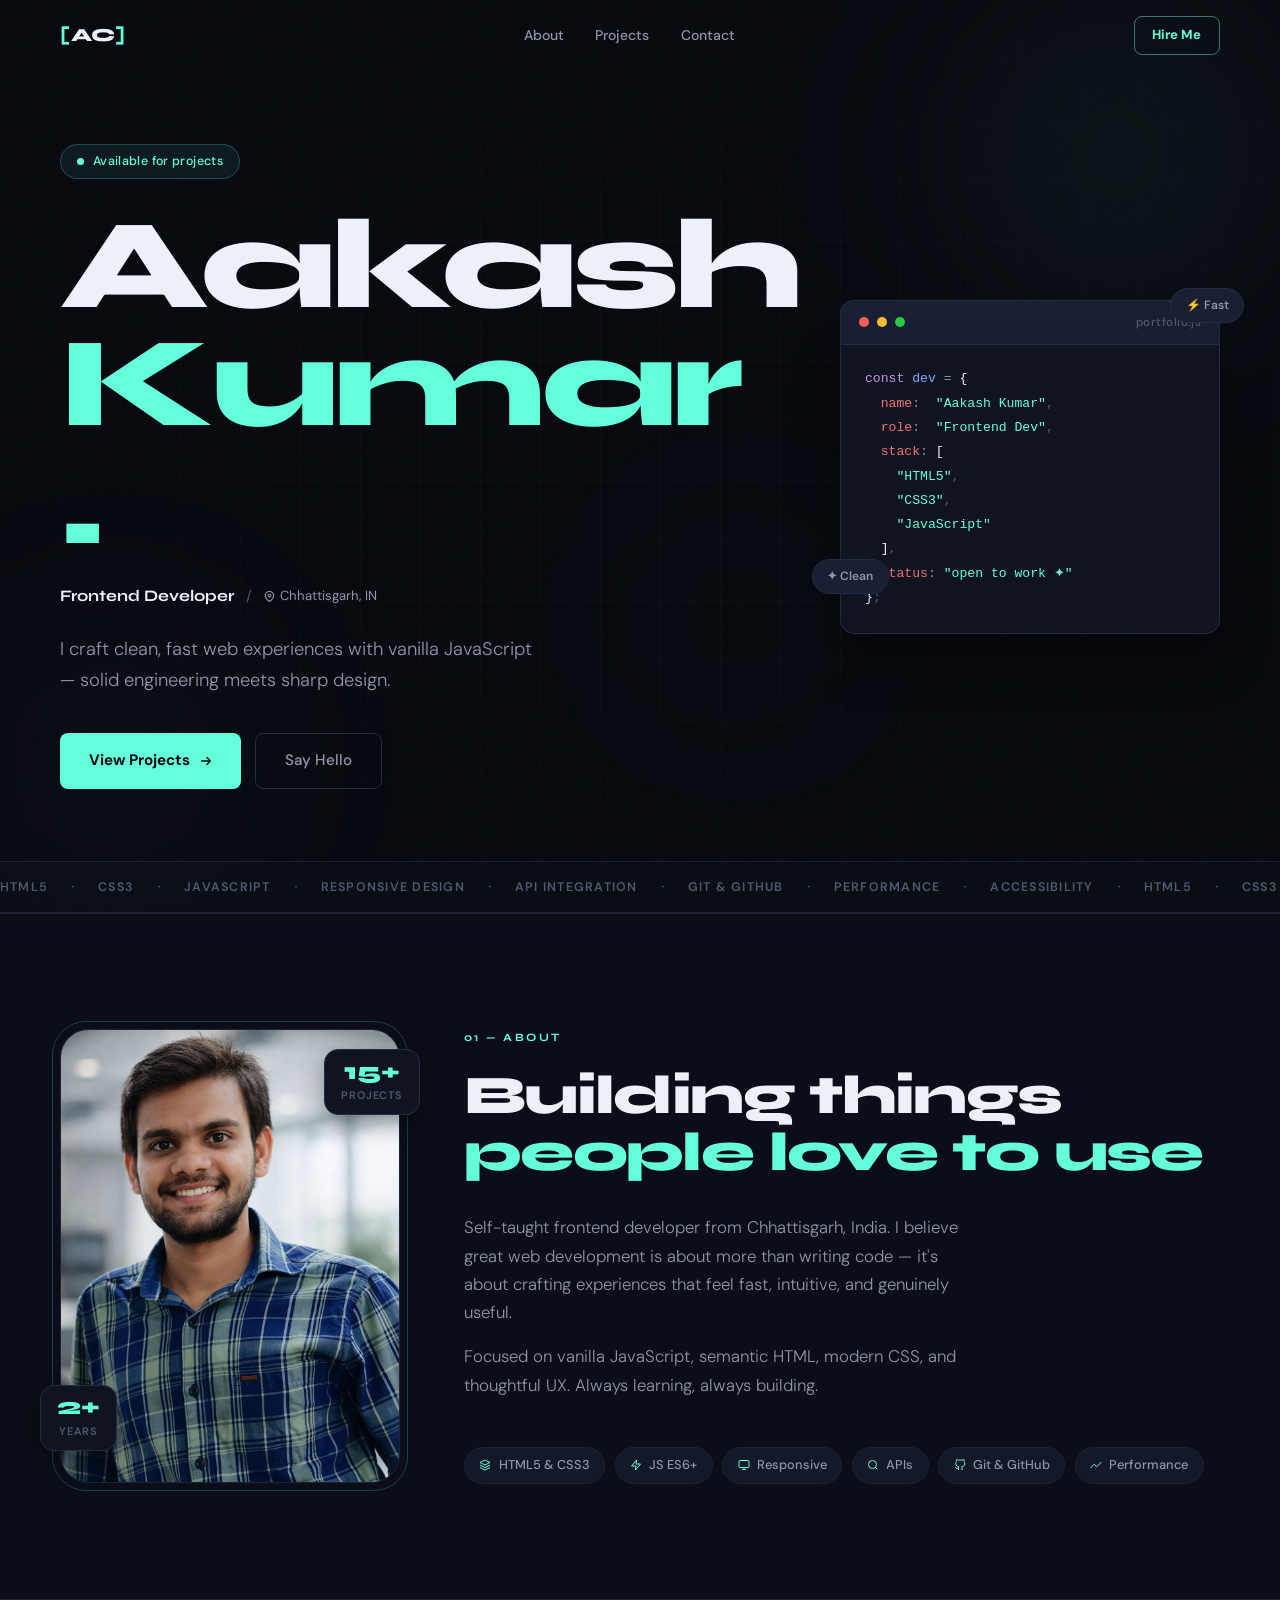
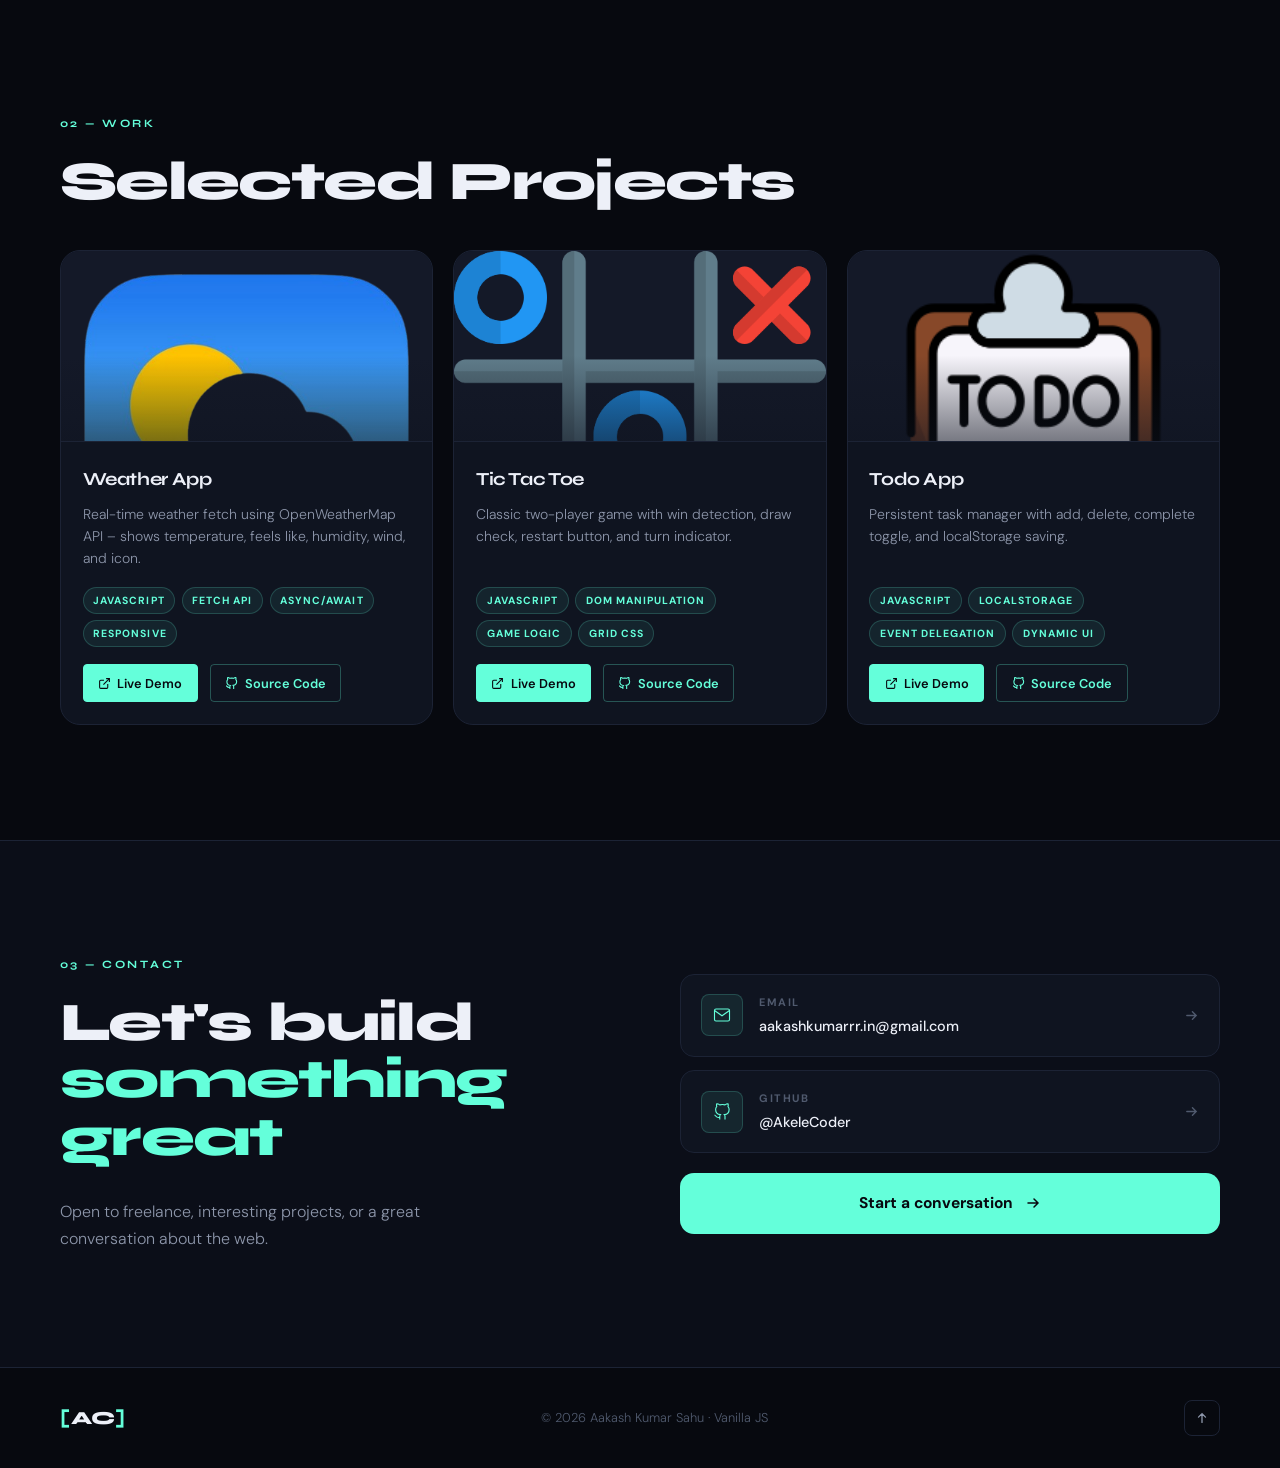
==== commit 49084842: "Animated" ====
--- a/index.html
+++ b/index.html
@@ -10,18 +10,14 @@
   <meta name="robots" content="index, follow, max-image-preview:large" />
   <meta name="google-site-verification" content="VmXktAtuGPjL1S2ZWhC9DBmolaau0RA2HMceq0quTHY" />
   <link rel="canonical" href="https://akelecoder.netlify.app/" />
-
   <meta property="og:title" content="Aakash Kumar Sahu • Akele Coder | Frontend Developer Portfolio" />
-  <meta property="og:description" content="Aakash Kumar Sahu (Akele Coder / AkeleCoder) – frontend developer from Chhattisgarh. Vanilla JS projects, responsive design." />
+  <meta property="og:description" content="Self-taught frontend developer from Chhattisgarh building clean, performant web experiences." />
   <meta property="og:type" content="website" />
   <meta property="og:url" content="https://akelecoder.netlify.app/" />
   <meta property="og:image" content="https://akelecoder.netlify.app/images/og-preview.jpg" />
-  <meta property="og:image:alt" content="Aakash Kumar Sahu – Akele Coder Portfolio" />
   <meta property="og:site_name" content="Akele Coder" />
-
   <meta name="twitter:card" content="summary_large_image" />
   <meta name="twitter:title" content="Aakash Kumar Sahu • Akele Coder | Frontend Developer" />
-  <meta name="twitter:description" content="Akele Coder (Aakash Kumar Sahu) – modern web apps with vanilla JavaScript." />
   <meta name="twitter:image" content="https://akelecoder.netlify.app/images/og-preview.jpg" />
 
   <link rel="icon" href="images/favicon.ico" type="image/x-icon" />
@@ -29,286 +25,345 @@
 
   <link rel="preconnect" href="https://fonts.googleapis.com" />
   <link rel="preconnect" href="https://fonts.gstatic.com" crossorigin />
-  <link href="https://fonts.googleapis.com/css2?family=Syne:wght@400;600;700;800&family=DM+Sans:ital,wght@0,300;0,400;0,500;1,300&display=swap" rel="stylesheet" />
-
+  <link href="https://fonts.googleapis.com/css2?family=Syne:wght@400;600;700;800&family=DM+Sans:ital,opsz,wght@0,9..40,300;0,9..40,400;0,9..40,500;1,9..40,300&display=swap" rel="stylesheet" />
   <link rel="stylesheet" href="css/style.css" />
 </head>
 
 <body>
 
-  <!-- ── HEADER ── -->
+  <!-- ══ CURSOR (desktop only) ══════════════════════════ -->
+  <div class="cursor" id="cursor" aria-hidden="true"></div>
+
+  <!-- ══ HEADER ════════════════════════════════════════ -->
   <header class="header" id="header">
-    <div class="container header-inner">
-      <a href="#" class="logo">
-        <span class="logo-bracket">[</span>AkeleCoder<span class="logo-bracket">]</span>
+    <div class="wrap header-wrap">
+
+      <a href="#" class="logo" aria-label="AkeleCoder — home">
+        <span class="logo-mark">[</span>AC<span class="logo-mark">]</span>
       </a>
 
-      <button class="menu-toggle" id="menuToggle" aria-label="Toggle navigation" aria-expanded="false">
-        <span></span><span></span>
-      </button>
-
-      <nav class="nav" id="nav">
-        <a href="#about" class="nav-link">About</a>
+      <nav class="nav" id="nav" aria-label="Main navigation">
+        <a href="#about"    class="nav-link">About</a>
         <a href="#projects" class="nav-link">Projects</a>
-        <a href="#contact" class="nav-link">Contact</a>
-        <a href="mailto:aakashkumarrr.in@gmail.com" class="nav-cta">Hire Me</a>
+        <a href="#contact"  class="nav-link">Contact</a>
       </nav>
+
+      <div class="header-end">
+        <a href="mailto:aakashkumarrr.in@gmail.com" class="nav-hire">Hire Me</a>
+        <button class="burger" id="burger" aria-label="Open menu" aria-expanded="false">
+          <span class="b-line"></span>
+          <span class="b-line"></span>
+          <span class="b-line"></span>
+        </button>
+      </div>
+
     </div>
   </header>
 
-  <!-- Mobile nav overlay -->
-  <div class="nav-overlay" id="navOverlay"></div>
-
-  <!-- ── HERO ── -->
+  <!-- ══ MOBILE NAV ════════════════════════════════════ -->
+  <div class="mnav" id="mnav" aria-hidden="true">
+    <div class="mnav-inner">
+      <a href="#about"    class="mnav-link"><em>01</em>About</a>
+      <a href="#projects" class="mnav-link"><em>02</em>Projects</a>
+      <a href="#contact"  class="mnav-link"><em>03</em>Contact</a>
+      <a href="mailto:aakashkumarrr.in@gmail.com" class="mnav-cta">
+        Let's Work Together
+        <svg width="14" height="14" viewBox="0 0 16 16" fill="none" aria-hidden="true"><path d="M3 8h10M9 4l4 4-4 4" stroke="currentColor" stroke-width="1.5" stroke-linecap="round"/></svg>
+      </a>
+    </div>
+  </div>
+  <div class="mnav-overlay" id="mnav-overlay"></div>
+
+  <!-- ══ HERO ══════════════════════════════════════════ -->
   <section id="hero" class="hero">
-    <!-- Decorative grid lines -->
-    <div class="hero-grid" aria-hidden="true">
-      <div class="grid-line"></div>
-      <div class="grid-line"></div>
-      <div class="grid-line"></div>
-      <div class="grid-line"></div>
-    </div>
-
-    <!-- Floating orbs -->
-    <div class="orb orb-1" aria-hidden="true"></div>
-    <div class="orb orb-2" aria-hidden="true"></div>
-
-    <div class="container hero-content">
-      <div class="hero-badge">
-        <span class="badge-dot"></span>
-        Available for projects
-      </div>
-      <h1 class="hero-name">
-        <span class="line-reveal" style="--d:0">Aakash</span>
-        <span class="line-reveal accent-text" style="--d:1">Kumar.</span>
-      </h1>
-      <div class="hero-meta line-reveal" style="--d:2">
-        <span class="hero-role">Frontend Developer</span>
-        <span class="hero-sep" aria-hidden="true">—</span>
-        <span class="hero-location">Chhattisgarh, India</span>
-      </div>
-      <p class="hero-lead line-reveal" style="--d:3">
-        Building clean, performant web experiences with vanilla JavaScript and a sharp eye for design.
-      </p>
-      <div class="hero-actions line-reveal" style="--d:4">
-        <a href="#projects" class="btn-primary">
-          <span>Explore Work</span>
-          <svg width="16" height="16" viewBox="0 0 16 16" fill="none" aria-hidden="true"><path d="M3 8h10M9 4l4 4-4 4" stroke="currentColor" stroke-width="1.5" stroke-linecap="round" stroke-linejoin="round"/></svg>
-        </a>
-        <a href="#contact" class="btn-ghost">Get in Touch</a>
-      </div>
-    </div>
-
-    <!-- Scroll indicator -->
-    <div class="scroll-indicator" aria-hidden="true">
-      <div class="scroll-line"></div>
-      <span>Scroll</span>
-    </div>
+
+    <div class="hero-bg" aria-hidden="true">
+      <div class="hbg-blob hbg-1"></div>
+      <div class="hbg-blob hbg-2"></div>
+      <div class="hbg-blob hbg-3"></div>
+      <div class="hbg-grid"></div>
+      <div class="hbg-noise"></div>
+    </div>
+
+    <div class="wrap hero-wrap">
+
+      <!-- Text block -->
+      <div class="hero-text">
+        <div class="h-badge" data-reveal>
+          <span class="h-badge-dot"></span>
+          Available for projects
+        </div>
+
+        <h1 class="h-name" data-reveal data-reveal-delay="1">
+          <span>Aakash</span>
+          <span class="h-name-accent">Kumar<span class="h-dot">.</span></span>
+        </h1>
+
+        <div class="h-role" data-reveal data-reveal-delay="2">
+          <span class="h-role-tag">Frontend Developer</span>
+          <span class="h-role-sep" aria-hidden="true">/</span>
+          <span class="h-loc">
+            <svg width="11" height="11" viewBox="0 0 24 24" fill="none" stroke="currentColor" stroke-width="2.5" aria-hidden="true"><path d="M21 10c0 7-9 13-9 13s-9-6-9-13a9 9 0 0118 0z"/><circle cx="12" cy="10" r="3"/></svg>
+            Chhattisgarh, IN
+          </span>
+        </div>
+
+        <p class="h-lead" data-reveal data-reveal-delay="3">
+          I craft clean, fast web experiences with vanilla JavaScript — solid engineering meets sharp design.
+        </p>
+
+        <div class="h-ctas" data-reveal data-reveal-delay="4">
+          <a href="#projects" class="btn-fill">
+            View Projects
+            <svg width="14" height="14" viewBox="0 0 16 16" fill="none" aria-hidden="true"><path d="M3 8h10M9 4l4 4-4 4" stroke="currentColor" stroke-width="1.5" stroke-linecap="round" stroke-linejoin="round"/></svg>
+          </a>
+          <a href="#contact" class="btn-line">Say Hello</a>
+        </div>
+      </div>
+
+      <!-- Code card (shows on ≥ 768px) -->
+      <div class="hero-card" data-reveal data-reveal-delay="3" aria-hidden="true">
+        <div class="hcard-bar">
+          <span class="hcard-dot hcd-r"></span>
+          <span class="hcard-dot hcd-y"></span>
+          <span class="hcard-dot hcd-g"></span>
+          <span class="hcard-title">portfolio.js</span>
+        </div>
+        <pre class="hcard-code"><span class="c-kw">const</span> <span class="c-id">dev</span> <span class="c-op">=</span> <span class="c-br">{</span>
+  <span class="c-key">name</span><span class="c-op">:</span>  <span class="c-str">"Aakash Kumar"</span><span class="c-p">,</span>
+  <span class="c-key">role</span><span class="c-op">:</span>  <span class="c-str">"Frontend Dev"</span><span class="c-p">,</span>
+  <span class="c-key">stack</span><span class="c-op">:</span> <span class="c-br">[</span>
+    <span class="c-str">"HTML5"</span><span class="c-p">,</span>
+    <span class="c-str">"CSS3"</span><span class="c-p">,</span>
+    <span class="c-str">"JavaScript"</span>
+  <span class="c-br">]</span><span class="c-p">,</span>
+  <span class="c-key">status</span><span class="c-op">:</span> <span class="c-str c-blink">"open to work ✦"</span>
+<span class="c-br">}</span><span class="c-p">;</span></pre>
+        <div class="hcard-badge hcb-1">⚡ Fast</div>
+        <div class="hcard-badge hcb-2">✦ Clean</div>
+      </div>
+
+    </div>
+
+    <!-- Scrolling tech marquee -->
+    <div class="marquee-wrap" aria-hidden="true">
+      <div class="marquee-track">
+        <span>HTML5</span><i>·</i><span>CSS3</span><i>·</i><span>JavaScript</span><i>·</i>
+        <span>Responsive Design</span><i>·</i><span>API Integration</span><i>·</i>
+        <span>Git &amp; GitHub</span><i>·</i><span>Performance</span><i>·</i><span>Accessibility</span><i>·</i>
+        <!-- duplicate for seamless -->
+        <span>HTML5</span><i>·</i><span>CSS3</span><i>·</i><span>JavaScript</span><i>·</i>
+        <span>Responsive Design</span><i>·</i><span>API Integration</span><i>·</i>
+        <span>Git &amp; GitHub</span><i>·</i><span>Performance</span><i>·</i><span>Accessibility</span><i>·</i>
+      </div>
+    </div>
+
   </section>
 
-  <!-- ── ABOUT ── -->
+  <!-- ══ ABOUT ══════════════════════════════════════════ -->
   <section id="about" class="section about">
-    <div class="container">
-      <div class="section-label">01 / About</div>
+    <div class="wrap">
       <div class="about-grid">
 
-        <div class="about-photo-wrap">
-          <div class="photo-frame">
-            <img src="images/profile.jpg" alt="Aakash Kumar Sahu" loading="lazy" class="photo" />
-            <div class="photo-accent" aria-hidden="true"></div>
+        <!-- Photo -->
+        <div class="about-photo" data-reveal>
+          <div class="aphoto-wrap">
+            <div class="aphoto-deco" aria-hidden="true"></div>
+            <img src="images/profile.jpg" alt="Aakash Kumar Sahu" loading="lazy" class="aphoto-img" />
+            <div class="aphoto-stat as-1">
+              <b>15+</b><span>Projects</span>
+            </div>
+            <div class="aphoto-stat as-2">
+              <b>2+</b><span>Years</span>
+            </div>
           </div>
-          <!-- Stats -->
-          <div class="about-stats">
-            <div class="stat">
-              <span class="stat-num">15+</span>
-              <span class="stat-label">Projects Built</span>
-            </div>
-            <div class="stat">
-              <span class="stat-num">2+</span>
-              <span class="stat-label">Years Learning</span>
-            </div>
+        </div>
+
+        <!-- Text -->
+        <div class="about-body">
+          <div class="sec-label" data-reveal>01 — About</div>
+          <h2 class="sec-title" data-reveal data-reveal-delay="1">
+            Building things<br><em>people love to use</em>
+          </h2>
+          <div class="about-copy" data-reveal data-reveal-delay="2">
+            <p>Self-taught frontend developer from Chhattisgarh, India. I believe great web development is about more than writing code — it's about crafting experiences that feel fast, intuitive, and genuinely useful.</p>
+            <p>Focused on vanilla JavaScript, semantic HTML, modern CSS, and thoughtful UX. Always learning, always building.</p>
           </div>
-        </div>
-
-        <div class="about-body">
-          <h2 class="about-heading">
-            Crafting interfaces<br><em>people love to use</em>
+
+          <div class="chips" data-reveal data-reveal-delay="3">
+            <span class="chip"><svg width="12" height="12" viewBox="0 0 24 24" fill="none" stroke="currentColor" stroke-width="2" aria-hidden="true"><path d="M12 2L2 7l10 5 10-5-10-5zM2 17l10 5 10-5M2 12l10 5 10-5"/></svg>HTML5 &amp; CSS3</span>
+            <span class="chip"><svg width="12" height="12" viewBox="0 0 24 24" fill="none" stroke="currentColor" stroke-width="2" aria-hidden="true"><path d="M13 2L3 14h9l-1 8 10-12h-9l1-8z"/></svg>JS ES6+</span>
+            <span class="chip"><svg width="12" height="12" viewBox="0 0 24 24" fill="none" stroke="currentColor" stroke-width="2" aria-hidden="true"><rect x="2" y="3" width="20" height="14" rx="2"/><path d="M8 21h8M12 17v4"/></svg>Responsive</span>
+            <span class="chip"><svg width="12" height="12" viewBox="0 0 24 24" fill="none" stroke="currentColor" stroke-width="2" aria-hidden="true"><circle cx="11" cy="11" r="8"/><path d="M21 21l-4.35-4.35"/></svg>APIs</span>
+            <span class="chip"><svg width="12" height="12" viewBox="0 0 24 24" fill="none" stroke="currentColor" stroke-width="2" aria-hidden="true"><path d="M9 19c-5 1.5-5-2.5-7-3m14 6v-3.87a3.37 3.37 0 00-.94-2.61c3.14-.35 6.44-1.54 6.44-7A5.44 5.44 0 0020 4.77 5.07 5.07 0 0019.91 1S18.73.65 16 2.48a13.38 13.38 0 00-7 0C6.27.65 5.09 1 5.09 1A5.07 5.07 0 005 4.77a5.44 5.44 0 00-1.5 3.78c0 5.42 3.3 6.61 6.44 7A3.37 3.37 0 009 18.13V22"/></svg>Git &amp; GitHub</span>
+            <span class="chip"><svg width="12" height="12" viewBox="0 0 24 24" fill="none" stroke="currentColor" stroke-width="2" aria-hidden="true"><polyline points="23 6 13.5 15.5 8.5 10.5 1 18"/></svg>Performance</span>
+          </div>
+        </div>
+
+      </div>
+    </div>
+  </section>
+
+  <!-- ══ PROJECTS ═══════════════════════════════════════ -->
+  <section id="projects" class="section projects">
+    <div class="wrap">
+      <div class="sec-label" data-reveal>02 — Work</div>
+      <h2 class="sec-title" data-reveal data-reveal-delay="1">Selected Projects</h2>
+
+      <div id="project-loading" class="proj-loading">
+        <div class="loading-dots"><span></span><span></span><span></span></div>
+        <p>Fetching projects…</p>
+      </div>
+
+      <div id="project-container" class="proj-grid" style="display:none;"></div>
+
+      <div id="project-error" class="proj-error" style="display:none;">
+        <svg width="28" height="28" viewBox="0 0 24 24" fill="none" stroke="currentColor" stroke-width="1.5" aria-hidden="true"><circle cx="12" cy="12" r="10"/><path d="M12 8v4M12 16h.01"/></svg>
+        <p>Failed to load projects. Please refresh.</p>
+      </div>
+    </div>
+  </section>
+
+  <!-- ══ CONTACT ════════════════════════════════════════ -->
+  <section id="contact" class="section contact">
+    <div class="wrap">
+      <div class="contact-grid">
+
+        <div class="contact-left" data-reveal>
+          <div class="sec-label">03 — Contact</div>
+          <h2 class="sec-title">
+            Let's build<br><em>something great</em>
           </h2>
-          <p>
-            Self-taught frontend developer from Chhattisgarh, India. I believe good web development is about more than writing code — it's about creating experiences that are fast, intuitive, and genuinely useful.
-          </p>
-          <p>
-            Currently focused on vanilla JavaScript, semantic HTML, modern CSS, and thoughtful UX. Exploring animations, performance optimization, and building small but polished real-world projects.
-          </p>
-
-          <div class="skills-grid">
-            <div class="skill-item">
-              <div class="skill-icon">
-                <svg width="18" height="18" viewBox="0 0 24 24" fill="none" stroke="currentColor" stroke-width="1.5"><path d="M12 2L2 7l10 5 10-5-10-5zM2 17l10 5 10-5M2 12l10 5 10-5"/></svg>
-              </div>
-              <span>HTML5 &amp; CSS3</span>
-            </div>
-            <div class="skill-item">
-              <div class="skill-icon">
-                <svg width="18" height="18" viewBox="0 0 24 24" fill="none" stroke="currentColor" stroke-width="1.5"><path d="M8 3H5a2 2 0 00-2 2v3m18 0V5a2 2 0 00-2-2h-3M3 16v3a2 2 0 002 2h3m8 0h3a2 2 0 002-2v-3"/></svg>
-              </div>
-              <span>JavaScript ES6+</span>
-            </div>
-            <div class="skill-item">
-              <div class="skill-icon">
-                <svg width="18" height="18" viewBox="0 0 24 24" fill="none" stroke="currentColor" stroke-width="1.5"><rect x="2" y="3" width="20" height="14" rx="2"/><path d="M8 21h8M12 17v4"/></svg>
-              </div>
-              <span>Responsive Design</span>
-            </div>
-            <div class="skill-item">
-              <div class="skill-icon">
-                <svg width="18" height="18" viewBox="0 0 24 24" fill="none" stroke="currentColor" stroke-width="1.5"><path d="M8 9l3 3-3 3M13 15h3M3 4h18M3 20h18M3 4v16"/></svg>
-              </div>
-              <span>API Integration</span>
-            </div>
-            <div class="skill-item">
-              <div class="skill-icon">
-                <svg width="18" height="18" viewBox="0 0 24 24" fill="none" stroke="currentColor" stroke-width="1.5"><circle cx="12" cy="12" r="10"/><path d="M15 9l-6 6M9 9l6 6"/></svg>
-              </div>
-              <span>Git &amp; GitHub</span>
-            </div>
-            <div class="skill-item">
-              <div class="skill-icon">
-                <svg width="18" height="18" viewBox="0 0 24 24" fill="none" stroke="currentColor" stroke-width="1.5"><path d="M13 2L3 14h9l-1 8 10-12h-9l1-8z"/></svg>
-              </div>
-              <span>Performance</span>
-            </div>
-          </div>
+          <p class="contact-sub">Open to freelance, interesting projects, or a great conversation about the web.</p>
+        </div>
+
+        <div class="contact-right" data-reveal data-reveal-delay="1">
+          <a href="mailto:aakashkumarrr.in@gmail.com" class="ccard">
+            <div class="ccard-icon">
+              <svg width="18" height="18" viewBox="0 0 24 24" fill="none" stroke="currentColor" stroke-width="1.5"><path d="M4 4h16c1.1 0 2 .9 2 2v12c0 1.1-.9 2-2 2H4c-1.1 0-2-.9-2-2V6c0-1.1.9-2 2-2z"/><polyline points="22,6 12,13 2,6"/></svg>
+            </div>
+            <div class="ccard-body">
+              <span class="ccard-lbl">Email</span>
+              <span class="ccard-val">aakashkumarrr.in@gmail.com</span>
+            </div>
+            <svg class="ccard-arr" width="15" height="15" viewBox="0 0 16 16" fill="none" aria-hidden="true"><path d="M3 8h10M9 4l4 4-4 4" stroke="currentColor" stroke-width="1.5" stroke-linecap="round"/></svg>
+          </a>
+
+          <a href="https://github.com/AkeleCoder" target="_blank" rel="noopener noreferrer" class="ccard">
+            <div class="ccard-icon">
+              <svg width="18" height="18" viewBox="0 0 24 24" fill="none" stroke="currentColor" stroke-width="1.5"><path d="M9 19c-5 1.5-5-2.5-7-3m14 6v-3.87a3.37 3.37 0 00-.94-2.61c3.14-.35 6.44-1.54 6.44-7A5.44 5.44 0 0020 4.77 5.07 5.07 0 0019.91 1S18.73.65 16 2.48a13.38 13.38 0 00-7 0C6.27.65 5.09 1 5.09 1A5.07 5.07 0 005 4.77a5.44 5.44 0 00-1.5 3.78c0 5.42 3.3 6.61 6.44 7A3.37 3.37 0 009 18.13V22"/></svg>
+            </div>
+            <div class="ccard-body">
+              <span class="ccard-lbl">GitHub</span>
+              <span class="ccard-val">@AkeleCoder</span>
+            </div>
+            <svg class="ccard-arr" width="15" height="15" viewBox="0 0 16 16" fill="none" aria-hidden="true"><path d="M3 8h10M9 4l4 4-4 4" stroke="currentColor" stroke-width="1.5" stroke-linecap="round"/></svg>
+          </a>
+
+          <a href="mailto:aakashkumarrr.in@gmail.com" class="ccard-big">
+            Start a conversation
+            <svg width="16" height="16" viewBox="0 0 16 16" fill="none" aria-hidden="true"><path d="M3 8h10M9 4l4 4-4 4" stroke="currentColor" stroke-width="1.5" stroke-linecap="round"/></svg>
+          </a>
         </div>
 
       </div>
     </div>
   </section>
 
-  <!-- ── PROJECTS ── -->
-  <section id="projects" class="section projects">
-    <div class="container">
-      <div class="section-label">02 / Projects</div>
-      <div class="projects-header">
-        <h2 class="section-heading">Selected Work</h2>
-        <p class="section-sub">A curated set of projects I've built and shipped.</p>
-      </div>
-
-      <div id="project-loading" class="projects-loading">
-        <div class="loading-dots">
-          <span></span><span></span><span></span>
-        </div>
-        <p>Fetching projects…</p>
-      </div>
-
-      <div id="project-container" class="projects-grid" style="display:none;"></div>
-
-      <div id="project-error" class="projects-error" style="display:none;">
-        <svg width="32" height="32" viewBox="0 0 24 24" fill="none" stroke="currentColor" stroke-width="1.5" aria-hidden="true"><circle cx="12" cy="12" r="10"/><path d="M12 8v4M12 16h.01"/></svg>
-        <p>Failed to load projects. Please refresh the page.</p>
-      </div>
-    </div>
-  </section>
-
-  <!-- ── CONTACT ── -->
-  <section id="contact" class="section contact">
-    <div class="container">
-      <div class="section-label">03 / Contact</div>
-      <div class="contact-inner">
-        <div class="contact-left">
-          <h2 class="contact-heading">
-            Let's build<br>something <em>great</em>.
-          </h2>
-          <p class="contact-desc">
-            Open to freelance work, interesting projects, or just a good conversation about the web. Don't hesitate to reach out.
-          </p>
-        </div>
-        <div class="contact-right">
-          <a href="mailto:aakashkumarrr.in@gmail.com" class="contact-card">
-            <div class="contact-card-icon">
-              <svg width="20" height="20" viewBox="0 0 24 24" fill="none" stroke="currentColor" stroke-width="1.5"><path d="M4 4h16c1.1 0 2 .9 2 2v12c0 1.1-.9 2-2 2H4c-1.1 0-2-.9-2-2V6c0-1.1.9-2 2-2z"/><polyline points="22,6 12,13 2,6"/></svg>
-            </div>
-            <div class="contact-card-body">
-              <span class="contact-card-label">Email</span>
-              <span class="contact-card-value">aakashkumarrr.in@gmail.com</span>
-            </div>
-            <svg class="contact-arrow" width="16" height="16" viewBox="0 0 16 16" fill="none" aria-hidden="true"><path d="M3 8h10M9 4l4 4-4 4" stroke="currentColor" stroke-width="1.5" stroke-linecap="round" stroke-linejoin="round"/></svg>
-          </a>
-          <a href="https://github.com/AkeleCoder" target="_blank" rel="noopener noreferrer" class="contact-card">
-            <div class="contact-card-icon">
-              <svg width="20" height="20" viewBox="0 0 24 24" fill="none" stroke="currentColor" stroke-width="1.5"><path d="M9 19c-5 1.5-5-2.5-7-3m14 6v-3.87a3.37 3.37 0 00-.94-2.61c3.14-.35 6.44-1.54 6.44-7A5.44 5.44 0 0020 4.77 5.07 5.07 0 0019.91 1S18.73.65 16 2.48a13.38 13.38 0 00-7 0C6.27.65 5.09 1 5.09 1A5.07 5.07 0 005 4.77a5.44 5.44 0 00-1.5 3.78c0 5.42 3.3 6.61 6.44 7A3.37 3.37 0 009 18.13V22"/></svg>
-            </div>
-            <div class="contact-card-body">
-              <span class="contact-card-label">GitHub</span>
-              <span class="contact-card-value">@AkeleCoder</span>
-            </div>
-            <svg class="contact-arrow" width="16" height="16" viewBox="0 0 16 16" fill="none" aria-hidden="true"><path d="M3 8h10M9 4l4 4-4 4" stroke="currentColor" stroke-width="1.5" stroke-linecap="round" stroke-linejoin="round"/></svg>
-          </a>
-        </div>
-      </div>
-    </div>
-  </section>
-
-  <!-- ── FOOTER ── -->
+  <!-- ══ FOOTER ════════════════════════════════════════ -->
   <footer class="footer">
-    <div class="container footer-inner">
-      <a href="#" class="footer-logo">
-        <span class="logo-bracket">[</span>AkeleCoder<span class="logo-bracket">]</span>
-      </a>
-      <p class="footer-copy">
-        © <script>document.write(new Date().getFullYear())</script> Aakash Kumar Sahu
-        <span class="footer-sep" aria-hidden="true">·</span>
-        Built with vanilla HTML, CSS &amp; JS
-      </p>
-      <a href="#hero" class="back-top" aria-label="Back to top">
-        <svg width="16" height="16" viewBox="0 0 16 16" fill="none" aria-hidden="true"><path d="M8 13V3M4 7l4-4 4 4" stroke="currentColor" stroke-width="1.5" stroke-linecap="round" stroke-linejoin="round"/></svg>
+    <div class="wrap footer-inner">
+      <a href="#" class="footer-logo"><span class="logo-mark">[</span>AC<span class="logo-mark">]</span></a>
+      <p class="footer-copy">© <script>document.write(new Date().getFullYear())</script> Aakash Kumar Sahu · Vanilla JS</p>
+      <a href="#hero" class="footer-up" aria-label="Back to top">
+        <svg width="14" height="14" viewBox="0 0 16 16" fill="none" aria-hidden="true"><path d="M8 13V3M4 7l4-4 4 4" stroke="currentColor" stroke-width="1.5" stroke-linecap="round"/></svg>
       </a>
     </div>
   </footer>
 
   <script src="js/script.js"></script>
   <script>
-    // ── Header scroll state ──
+  (() => {
+    // ── Header hide-on-scroll ──────────────────────────
     const header = document.getElementById('header');
+    let lastY = 0;
     window.addEventListener('scroll', () => {
-      header.classList.toggle('scrolled', window.scrollY > 40);
+      const y = window.scrollY;
+      header.classList.toggle('scrolled', y > 50);
+      header.classList.toggle('header-hide', y > lastY + 8 && y > 150);
+      header.classList.toggle('header-show', y < lastY - 8);
+      lastY = y;
     }, { passive: true });
 
-    // ── Hamburger menu ──
-    const menuToggle = document.getElementById('menuToggle');
-    const nav        = document.getElementById('nav');
-    const overlay    = document.getElementById('navOverlay');
-
-    function closeMenu() {
-      nav.classList.remove('open');
-      overlay.classList.remove('visible');
-      menuToggle.setAttribute('aria-expanded', 'false');
-      menuToggle.classList.remove('active');
+    // ── Mobile menu ────────────────────────────────────
+    const burger  = document.getElementById('burger');
+    const mnav    = document.getElementById('mnav');
+    const overlay = document.getElementById('mnav-overlay');
+
+    const openM = () => {
+      burger.classList.add('open'); burger.setAttribute('aria-expanded','true');
+      mnav.classList.add('open');   mnav.setAttribute('aria-hidden','false');
+      overlay.classList.add('open');
+      document.body.style.overflow = 'hidden';
+    };
+    const closeM = () => {
+      burger.classList.remove('open'); burger.setAttribute('aria-expanded','false');
+      mnav.classList.remove('open');   mnav.setAttribute('aria-hidden','true');
+      overlay.classList.remove('open');
       document.body.style.overflow = '';
+    };
+    burger.addEventListener('click', () =>
+      burger.classList.contains('open') ? closeM() : openM()
+    );
+    overlay.addEventListener('click', closeM);
+    mnav.querySelectorAll('a').forEach(a => a.addEventListener('click', closeM));
+
+    // ── Scroll reveal ──────────────────────────────────
+    const els = document.querySelectorAll('[data-reveal]');
+    new IntersectionObserver((entries) => {
+      entries.forEach(e => {
+        if (!e.isIntersecting) return;
+        const d = +(e.target.dataset.revealDelay || 0);
+        setTimeout(() => e.target.classList.add('revealed'), d * 90);
+        io.unobserve(e.target);
+      });
+    }, { threshold: 0.1, rootMargin: '0px 0px -32px 0px' }).observe(
+      ...Array.from(els)
+    );
+    // fix: use forEach
+    const io2 = new IntersectionObserver((entries) => {
+      entries.forEach(e => {
+        if (!e.isIntersecting) return;
+        const d = +(e.target.dataset.revealDelay || 0);
+        setTimeout(() => e.target.classList.add('revealed'), d * 90);
+        io2.unobserve(e.target);
+      });
+    }, { threshold: 0.1, rootMargin: '0px 0px -32px 0px' });
+    els.forEach(el => io2.observe(el));
+
+    // ── Custom cursor ──────────────────────────────────
+    const cursor = document.getElementById('cursor');
+    if (window.matchMedia('(pointer:fine)').matches) {
+      let mx=-100,my=-100,cx=-100,cy=-100;
+      window.addEventListener('mousemove', e => { mx=e.clientX; my=e.clientY; }, { passive:true });
+      (function raf() {
+        cx += (mx-cx)*0.15; cy += (my-cy)*0.15;
+        cursor.style.transform = `translate(${cx}px,${cy}px) translate(-50%,-50%)`;
+        requestAnimationFrame(raf);
+      })();
+      document.querySelectorAll('a,button').forEach(el => {
+        el.addEventListener('mouseenter', () => cursor.classList.add('big'));
+        el.addEventListener('mouseleave', () => cursor.classList.remove('big'));
+      });
+    } else {
+      cursor.style.display = 'none';
     }
 
-    menuToggle.addEventListener('click', () => {
-      const isOpen = nav.classList.toggle('open');
-      overlay.classList.toggle('visible', isOpen);
-      menuToggle.setAttribute('aria-expanded', String(isOpen));
-      menuToggle.classList.toggle('active', isOpen);
-      document.body.style.overflow = isOpen ? 'hidden' : '';
-    });
-
-    overlay.addEventListener('click', closeMenu);
-
-    nav.querySelectorAll('a').forEach(a => {
-      a.addEventListener('click', closeMenu);
-    });
-
-    // ── Intersection observer for reveal animations ──
-    const reveals = document.querySelectorAll('.fade-up');
-    const io = new IntersectionObserver((entries) => {
-      entries.forEach(e => {
-        if (e.isIntersecting) { e.target.classList.add('visible'); io.unobserve(e.target); }
-      });
-    }, { threshold: 0.15 });
-    reveals.forEach(el => io.observe(el));
+    // ── Chips stagger var ──────────────────────────────
+    document.querySelectorAll('.chip').forEach((c,i) =>
+      c.style.setProperty('--ci', i)
+    );
+  })();
   </script>
 </body>
 </html>
--- a/css/style.css
+++ b/css/style.css
@@ -1,879 +1,1012 @@
-/* ==========================================================================
-   Design Tokens
-   ========================================================================== */
+/* ═══════════════════════════════════════════════════════════════════
+   TOKENS  —  single source of truth
+═══════════════════════════════════════════════════════════════════ */
 :root {
-  --bg:          #080b12;
-  --bg-2:        #0d1120;
-  --bg-card:     #10151f;
-  --surface:     #161c2a;
-  --border:      #1e2840;
-  --border-soft: #242d42;
-
-  --text:        #e8edf5;
-  --text-muted:  #8892a4;
-  --text-subtle: #4f5a6e;
-
-  --accent:      #64ffda;
-  --accent-dim:  rgba(100, 255, 218, 0.1);
-  --accent-glow: rgba(100, 255, 218, 0.2);
-
-  --font-display: 'Syne', sans-serif;
-  --font-body:    'DM Sans', sans-serif;
-
-  --radius-sm: 6px;
-  --radius-md: 12px;
-  --radius-lg: 20px;
-
-  --transition: 0.3s cubic-bezier(0.4, 0, 0.2, 1);
-  --transition-slow: 0.6s cubic-bezier(0.4, 0, 0.2, 1);
-
-  --header-h: 72px;
-  --section-pad: clamp(5rem, 10vw, 9rem);
-  --container: min(92%, 1180px);
-}
-
-/* ==========================================================================
-   Reset
-   ========================================================================== */
-*, *::before, *::after {
-  margin: 0;
-  padding: 0;
-  box-sizing: border-box;
-}
+  /* Colors */
+  --bg:         #07090f;
+  --bg-2:       #0b0e18;
+  --bg-card:    #0f1420;
+  --surface:    #141928;
+  --surface-2:  #1a2033;
+  --border:     #1c2335;
+  --border-2:   #232c42;
+
+  --text:       #edf0f8;
+  --text-2:     #8d96aa;
+  --text-3:     #505a6e;
+
+  --accent:     #64ffda;
+  --accent-rgb: 100, 255, 218;
+  --accent-2:   #00d4aa;   /* darker accent for shadows */
+  --purple:     #7c6aff;   /* secondary pop */
+
+  /* Type */
+  --ff-disp: 'Syne', sans-serif;
+  --ff-body: 'DM Sans', sans-serif;
+
+  /* Sizing */
+  --r-xs:  4px;
+  --r-sm:  8px;
+  --r-md:  14px;
+  --r-lg:  20px;
+  --r-xl:  28px;
+
+  --hdr-h:       60px;
+  --wrap-w:      min(92%, 1160px);
+  --section-gap: clamp(4.5rem, 9vw, 8rem);
+
+  /* Easing */
+  --ease:      cubic-bezier(0.4, 0, 0.2, 1);
+  --ease-out:  cubic-bezier(0.0, 0, 0.2, 1);
+  --ease-spring: cubic-bezier(0.34, 1.56, 0.64, 1);
+}
+
+/* ═══════════════════════════════════════════════════════════════════
+   RESET
+═══════════════════════════════════════════════════════════════════ */
+*, *::before, *::after { margin:0; padding:0; box-sizing:border-box; }
 
 html {
   scroll-behavior: smooth;
-  scroll-padding-top: var(--header-h);
+  scroll-padding-top: var(--hdr-h);
+  -webkit-text-size-adjust: 100%;
 }
 
 body {
-  font-family: var(--font-body);
+  font-family: var(--ff-body);
   background: var(--bg);
   color: var(--text);
-  line-height: 1.7;
-  font-size: 1rem;
+  line-height: 1.68;
   -webkit-font-smoothing: antialiased;
   overflow-x: hidden;
 }
 
-img { display: block; max-width: 100%; }
-a  { color: inherit; }
-
-/* ==========================================================================
-   Utility
-   ========================================================================== */
-.container {
-  width: var(--container);
+img  { display: block; max-width: 100%; }
+a    { color: inherit; text-decoration: none; }
+button { cursor: pointer; }
+
+/* ═══════════════════════════════════════════════════════════════════
+   LAYOUT HELPERS
+═══════════════════════════════════════════════════════════════════ */
+.wrap {
+  width: var(--wrap-w);
   margin-inline: auto;
 }
 
-/* Reveal animations */
-.fade-up {
+.section {
+  padding-block: var(--section-gap);
+}
+
+/* Section label */
+.sec-label {
+  font-family: var(--ff-disp);
+  font-size: 0.7rem;
+  font-weight: 700;
+  letter-spacing: 0.22em;
+  text-transform: uppercase;
+  color: var(--accent);
+  margin-bottom: 1.2rem;
+}
+
+/* Section title */
+.sec-title {
+  font-family: var(--ff-disp);
+  font-size: clamp(2rem, 7vw, 3.4rem);
+  font-weight: 800;
+  line-height: 1.05;
+  letter-spacing: -0.03em;
+  color: var(--text);
+  margin-bottom: 2rem;
+}
+.sec-title em {
+  font-style: normal;
+  color: var(--accent);
+}
+
+/* ═══════════════════════════════════════════════════════════════════
+   SCROLL REVEAL  —  base (hidden)
+═══════════════════════════════════════════════════════════════════ */
+[data-reveal] {
   opacity: 0;
-  transform: translateY(30px);
-  transition: opacity 0.7s ease, transform 0.7s ease;
-}
-.fade-up.visible {
+  transform: translateY(28px);
+  transition:
+    opacity 0.65s var(--ease-out),
+    transform 0.65s var(--ease-out);
+}
+[data-reveal].revealed {
   opacity: 1;
   transform: translateY(0);
 }
 
-/* Section label */
-.section-label {
-  font-family: var(--font-display);
-  font-size: 0.75rem;
-  font-weight: 600;
-  letter-spacing: 0.2em;
-  text-transform: uppercase;
-  color: var(--accent);
-  margin-bottom: 1.75rem;
-}
-
-/* Section headings */
-.section-heading {
-  font-family: var(--font-display);
-  font-size: clamp(2.2rem, 5vw, 3.5rem);
-  font-weight: 800;
-  line-height: 1.08;
-  letter-spacing: -0.03em;
-  color: var(--text);
-}
-
-.section-heading em, .about-heading em, .contact-heading em {
-  font-style: normal;
-  color: var(--accent);
-}
-
-/* ==========================================================================
-   Header
-   ========================================================================== */
+/* ═══════════════════════════════════════════════════════════════════
+   CUSTOM CURSOR  (desktop only, JS-controlled)
+═══════════════════════════════════════════════════════════════════ */
+.cursor {
+  position: fixed;
+  top: 0; left: 0;
+  width: 10px; height: 10px;
+  background: var(--accent);
+  border-radius: 50%;
+  pointer-events: none;
+  z-index: 9999;
+  transition: width 0.25s var(--ease), height 0.25s var(--ease),
+              background 0.25s, opacity 0.25s;
+  mix-blend-mode: difference;
+}
+.cursor.big {
+  width: 38px; height: 38px;
+  background: rgba(var(--accent-rgb), 0.15);
+  border: 1px solid var(--accent);
+}
+
+/* ═══════════════════════════════════════════════════════════════════
+   HEADER  —  mobile first
+═══════════════════════════════════════════════════════════════════ */
 .header {
   position: fixed;
-  top: 0;
-  left: 0;
-  right: 0;
-  z-index: 200;
-  height: var(--header-h);
-  display: flex;
-  align-items: center;
-  background: transparent;
-  transition: background var(--transition), border-color var(--transition);
+  top: 0; left: 0; right: 0;
+  z-index: 500;
+  height: var(--hdr-h);
+  display: flex;
+  align-items: center;
+  transition: background 0.35s var(--ease), transform 0.35s var(--ease),
+              border-color 0.35s var(--ease);
   border-bottom: 1px solid transparent;
 }
 
 .header.scrolled {
-  background: rgba(8, 11, 18, 0.88);
-  backdrop-filter: blur(16px);
-  -webkit-backdrop-filter: blur(16px);
+  background: rgba(7, 9, 15, 0.85);
+  backdrop-filter: blur(18px);
+  -webkit-backdrop-filter: blur(18px);
   border-bottom-color: var(--border);
 }
 
-.header-inner {
+/* Hide header on scroll-down, show on scroll-up */
+.header.header-hide { transform: translateY(-100%); }
+.header.header-show { transform: translateY(0); }
+
+.header-wrap {
   display: flex;
   align-items: center;
   justify-content: space-between;
-  gap: 2rem;
+  gap: 1rem;
 }
 
 /* Logo */
 .logo, .footer-logo {
-  font-family: var(--font-display);
-  font-size: 1.25rem;
+  font-family: var(--ff-disp);
+  font-size: 1.15rem;
+  font-weight: 800;
+  letter-spacing: -0.01em;
+  color: var(--text);
+  display: inline-flex;
+  align-items: center;
+  gap: 0.05em;
+}
+.logo-mark { color: var(--accent); }
+
+/* Desktop nav — hidden on mobile */
+.nav {
+  display: none;
+  align-items: center;
+  gap: 0.25rem;
+}
+
+.nav-link {
+  font-size: 0.875rem;
+  font-weight: 500;
+  color: var(--text-2);
+  padding: 0.45rem 0.85rem;
+  border-radius: var(--r-sm);
+  transition: color 0.2s, background 0.2s;
+}
+.nav-link:hover { color: var(--text); background: var(--surface); }
+
+/* Hire Me button */
+.nav-hire {
+  display: none;
+  font-size: 0.82rem;
   font-weight: 700;
-  text-decoration: none;
-  color: var(--text);
-  letter-spacing: -0.01em;
-  line-height: 1;
-}
-
-.logo-bracket {
   color: var(--accent);
-}
-
-/* Nav */
-.nav {
-  display: flex;
-  align-items: center;
-  gap: 0.25rem;
-}
-
-.nav-link {
-  font-family: var(--font-body);
-  font-weight: 500;
-  font-size: 0.9rem;
-  color: var(--text-muted);
-  text-decoration: none;
-  padding: 0.5rem 1rem;
-  border-radius: var(--radius-sm);
-  transition: color var(--transition), background var(--transition);
-}
-
-.nav-link:hover {
-  color: var(--text);
-  background: var(--surface);
-}
-
-.nav-cta {
-  font-family: var(--font-body);
-  font-size: 0.875rem;
-  font-weight: 600;
-  color: var(--accent);
-  text-decoration: none;
-  padding: 0.55rem 1.25rem;
-  border: 1px solid var(--accent);
-  border-radius: var(--radius-sm);
-  margin-left: 0.75rem;
-  transition: background var(--transition), color var(--transition);
-}
-
-.nav-cta:hover {
-  background: var(--accent);
-  color: var(--bg);
-}
-
-/* Hamburger */
-.menu-toggle {
-  display: none;
+  border: 1px solid rgba(var(--accent-rgb), 0.45);
+  border-radius: var(--r-sm);
+  padding: 0.48rem 1.1rem;
+  transition: background 0.2s, color 0.2s, border-color 0.2s;
+}
+.nav-hire:hover { background: var(--accent); color: var(--bg); }
+
+.header-end { display: flex; align-items: center; gap: 0.75rem; }
+
+/* Burger */
+.burger {
+  display: flex;
   flex-direction: column;
   justify-content: center;
   gap: 5px;
-  width: 40px;
-  height: 40px;
-  background: none;
+  width: 42px; height: 42px;
+  background: var(--surface);
   border: 1px solid var(--border);
-  border-radius: var(--radius-sm);
-  cursor: pointer;
-  padding: 0 10px;
-  z-index: 201;
-  transition: border-color var(--transition);
-}
-
-.menu-toggle span {
+  border-radius: var(--r-sm);
+  padding: 0 11px;
+  transition: border-color 0.2s;
+}
+.burger:hover { border-color: var(--accent); }
+
+.b-line {
   display: block;
   height: 2px;
   background: var(--text);
   border-radius: 2px;
-  transition: transform var(--transition), opacity var(--transition);
+  transition: transform 0.3s var(--ease), opacity 0.3s, width 0.3s;
   transform-origin: center;
 }
-
-.menu-toggle.active span:nth-child(1) { transform: translateY(7px) rotate(45deg); }
-.menu-toggle.active span:nth-child(2) { transform: translateY(-7px) rotate(-45deg); }
-.menu-toggle:hover { border-color: var(--accent); }
-
-/* Mobile overlay */
-.nav-overlay {
-  display: none;
+.b-line:last-child { width: 65%; }
+
+.burger.open .b-line:nth-child(1) { transform: translateY(7px) rotate(45deg); }
+.burger.open .b-line:nth-child(2) { opacity: 0; transform: scaleX(0); }
+.burger.open .b-line:nth-child(3) { transform: translateY(-7px) rotate(-45deg); width: 100%; }
+
+/* ═══════════════════════════════════════════════════════════════════
+   MOBILE NAV  —  full-screen drawer
+═══════════════════════════════════════════════════════════════════ */
+.mnav {
   position: fixed;
   inset: 0;
+  z-index: 490;
+  display: flex;
+  flex-direction: column;
+  justify-content: center;
+  padding: 2.5rem;
+  background: var(--bg-2);
+  transform: translateX(100%);
+  transition: transform 0.4s cubic-bezier(0.76, 0, 0.24, 1);
+  overflow: hidden;
+}
+
+.mnav::before {
+  content: '';
+  position: absolute;
+  top: -40%; right: -20%;
+  width: 500px; height: 500px;
+  background: radial-gradient(circle, rgba(var(--accent-rgb), 0.05), transparent 65%);
+  pointer-events: none;
+}
+
+.mnav.open { transform: translateX(0); }
+
+.mnav-inner {
+  display: flex;
+  flex-direction: column;
+  gap: 0.25rem;
+  max-width: 340px;
+}
+
+.mnav-link {
+  display: flex;
+  align-items: center;
+  gap: 1.2rem;
+  padding: 1rem 1.25rem;
+  border-radius: var(--r-md);
+  transition: background 0.2s;
+  font-family: var(--ff-disp);
+  font-size: clamp(1.5rem, 6vw, 2rem);
+  font-weight: 700;
+  color: var(--text);
+  letter-spacing: -0.02em;
+}
+.mnav-link em {
+  font-style: normal;
+  font-family: var(--ff-body);
+  font-size: 0.7rem;
+  font-weight: 600;
+  letter-spacing: 0.12em;
+  color: var(--accent);
+  text-transform: uppercase;
+  min-width: 2ch;
+}
+.mnav-link:hover { background: var(--surface); }
+
+.mnav-cta {
+  display: inline-flex;
+  align-items: center;
+  gap: 0.6rem;
+  margin-top: 2rem;
+  padding: 1rem 1.5rem;
+  background: var(--accent);
+  color: var(--bg);
+  font-weight: 700;
+  font-size: 1rem;
+  border-radius: var(--r-md);
+  transition: background 0.2s, transform 0.2s;
+  width: fit-content;
+}
+.mnav-cta:hover { background: #7fffd4; transform: translateX(4px); }
+
+/* Overlay */
+.mnav-overlay {
+  position: fixed;
+  inset: 0;
+  z-index: 480;
   background: rgba(0,0,0,0.6);
-  z-index: 190;
-  backdrop-filter: blur(2px);
+  backdrop-filter: blur(3px);
   opacity: 0;
-  transition: opacity var(--transition);
   pointer-events: none;
-}
-
-/* ==========================================================================
-   Hero
-   ========================================================================== */
+  transition: opacity 0.35s var(--ease);
+}
+.mnav-overlay.open { opacity: 1; pointer-events: auto; }
+
+/* ═══════════════════════════════════════════════════════════════════
+   HERO  —  mobile first
+═══════════════════════════════════════════════════════════════════ */
 .hero {
   position: relative;
-  min-height: 100vh;
-  min-height: 100dvh;
-  display: flex;
-  align-items: center;
+  min-height: 100svh;
+  display: flex;
+  flex-direction: column;
+  justify-content: center;
+  padding-top: var(--hdr-h);
   overflow: hidden;
-  background: var(--bg);
-  padding-top: var(--header-h);
-}
-
-/* Decorative grid */
-.hero-grid {
+}
+
+/* Background layer */
+.hero-bg {
   position: absolute;
   inset: 0;
-  display: grid;
-  grid-template-columns: repeat(4, 1fr);
   pointer-events: none;
-}
-
-.grid-line {
-  border-right: 1px solid rgba(255,255,255,0.03);
-}
-
-/* Glowing orbs */
-.orb {
+  z-index: 0;
+}
+
+/* Mesh blobs */
+.hbg-blob {
   position: absolute;
   border-radius: 50%;
-  filter: blur(80px);
-  pointer-events: none;
-  will-change: transform;
-}
-
-.orb-1 {
-  width: min(60vw, 700px);
-  height: min(60vw, 700px);
-  top: -20%;
-  right: -15%;
-  background: radial-gradient(circle, rgba(100,255,218,0.07) 0%, transparent 70%);
-  animation: orb-drift 12s ease-in-out infinite alternate;
-}
-
-.orb-2 {
-  width: min(40vw, 500px);
-  height: min(40vw, 500px);
-  bottom: -10%;
-  left: -10%;
-  background: radial-gradient(circle, rgba(99,102,241,0.06) 0%, transparent 70%);
-  animation: orb-drift 16s ease-in-out infinite alternate-reverse;
-}
-
-@keyframes orb-drift {
-  from { transform: translate(0, 0) scale(1); }
-  to   { transform: translate(3%, 4%) scale(1.05); }
-}
-
-/* Hero content */
-.hero-content {
+  filter: blur(90px);
+}
+.hbg-1 {
+  width: 55vw; height: 55vw;
+  max-width: 580px; max-height: 580px;
+  top: -15%; right: -10%;
+  background: radial-gradient(circle, rgba(var(--accent-rgb), 0.07), transparent 60%);
+  animation: blob-drift 14s ease-in-out infinite alternate;
+}
+.hbg-2 {
+  width: 45vw; height: 45vw;
+  max-width: 480px; max-height: 480px;
+  bottom: -10%; left: -10%;
+  background: radial-gradient(circle, rgba(124, 106, 255, 0.06), transparent 60%);
+  animation: blob-drift 18s ease-in-out infinite alternate-reverse;
+}
+.hbg-3 {
+  width: 30vw; height: 30vw;
+  max-width: 320px; max-height: 320px;
+  top: 50%; left: 45%;
+  background: radial-gradient(circle, rgba(var(--accent-rgb), 0.04), transparent 60%);
+  animation: blob-drift 22s ease-in-out infinite alternate;
+}
+@keyframes blob-drift {
+  from { transform: translate(0,0) scale(1); }
+  to   { transform: translate(4%,5%) scale(1.06); }
+}
+
+/* Grid overlay */
+.hbg-grid {
+  position: absolute; inset: 0;
+  background-image:
+    linear-gradient(rgba(255,255,255,0.025) 1px, transparent 1px),
+    linear-gradient(90deg, rgba(255,255,255,0.025) 1px, transparent 1px);
+  background-size: 60px 60px;
+  mask-image: radial-gradient(ellipse 80% 80% at 50% 50%, black 30%, transparent 100%);
+}
+
+/* Noise */
+.hbg-noise {
+  position: absolute; inset: 0;
+  background-image: url("data:image/svg+xml,%3Csvg viewBox='0 0 256 256' xmlns='http://www.w3.org/2000/svg'%3E%3Cfilter id='n'%3E%3CfeTurbulence type='fractalNoise' baseFrequency='0.9' numOctaves='4' stitchTiles='stitch'/%3E%3C/filter%3E%3Crect width='100%25' height='100%25' filter='url(%23n)' opacity='0.03'/%3E%3C/svg%3E");
+  background-repeat: repeat;
+  background-size: 200px 200px;
+  opacity: 0.4;
+}
+
+/* Hero inner layout */
+.hero-wrap {
   position: relative;
   z-index: 2;
-  padding-block: clamp(4rem, 8vh, 6rem);
-}
-
-.hero-badge {
+  padding-block: clamp(3.5rem, 8vh, 5.5rem);
+  display: flex;
+  flex-direction: column;
+  gap: 3rem;
+}
+
+/* Hero text */
+.hero-text { display: flex; flex-direction: column; }
+
+/* Eyebrow badge */
+.h-badge {
   display: inline-flex;
   align-items: center;
-  gap: 0.6rem;
-  background: rgba(100, 255, 218, 0.06);
-  border: 1px solid rgba(100, 255, 218, 0.2);
+  gap: 0.55rem;
+  background: rgba(var(--accent-rgb), 0.07);
+  border: 1px solid rgba(var(--accent-rgb), 0.22);
   border-radius: 999px;
-  padding: 0.4rem 1rem;
-  font-size: 0.8rem;
+  padding: 0.38rem 1rem;
+  font-size: 0.78rem;
   font-weight: 500;
   color: var(--accent);
-  margin-bottom: 2rem;
   letter-spacing: 0.03em;
-}
-
-.badge-dot {
-  width: 7px;
-  height: 7px;
+  margin-bottom: 1.75rem;
+  width: fit-content;
+}
+
+.h-badge-dot {
+  width: 7px; height: 7px;
   background: var(--accent);
   border-radius: 50%;
-  box-shadow: 0 0 0 3px var(--accent-dim);
-  animation: pulse 2s ease infinite;
-}
-
-@keyframes pulse {
-  0%, 100% { box-shadow: 0 0 0 3px var(--accent-dim); }
-  50%       { box-shadow: 0 0 0 6px transparent; }
-}
-
-.hero-name {
-  font-family: var(--font-display);
-  font-size: clamp(3.8rem, 11vw, 8.5rem);
+  animation: ping 2.2s ease infinite;
+  box-shadow: 0 0 0 0 rgba(var(--accent-rgb), 0.4);
+}
+@keyframes ping {
+  0%   { box-shadow: 0 0 0 0 rgba(var(--accent-rgb), 0.5); }
+  70%  { box-shadow: 0 0 0 8px rgba(var(--accent-rgb), 0); }
+  100% { box-shadow: 0 0 0 0 rgba(var(--accent-rgb), 0); }
+}
+
+/* Hero name */
+.h-name {
+  font-family: var(--ff-disp);
+  font-size: clamp(3.4rem, 15vw, 8rem);
   font-weight: 800;
-  line-height: 0.93;
+  line-height: 0.92;
   letter-spacing: -0.04em;
   color: var(--text);
   display: flex;
   flex-direction: column;
+  margin-bottom: 1.4rem;
+}
+
+.h-name > * {
+  opacity: 0;
+  transform: translateY(20px);
+  animation: slide-up 0.6s var(--ease-out) forwards;
+}
+.h-name > *:nth-child(1) { animation-delay: 0.15s; }
+.h-name > *:nth-child(2) { animation-delay: 0.28s; }
+
+@keyframes slide-up {
+  to { opacity:1; transform:translateY(0); }
+}
+
+.h-name-accent { color: var(--accent); }
+.h-dot { display: inline-block; }
+
+/* Role row */
+.h-role {
+  display: flex;
+  align-items: center;
+  gap: 0.75rem;
+  flex-wrap: wrap;
   margin-bottom: 1.5rem;
-}
-
-.accent-text { color: var(--accent); }
-
-/* Stagger entrance */
-.line-reveal {
   opacity: 0;
-  transform: translateY(24px);
-  animation: line-in 0.7s cubic-bezier(0.25,0.46,0.45,0.94) forwards;
-  animation-delay: calc(var(--d) * 0.12s + 0.2s);
-}
-
-@keyframes line-in {
-  to { opacity: 1; transform: translateY(0); }
-}
-
-.hero-meta {
-  display: flex;
-  align-items: center;
-  gap: 1rem;
-  font-size: clamp(0.85rem, 2vw, 1rem);
-  color: var(--text-muted);
-  margin-bottom: 1.5rem;
-  flex-wrap: wrap;
-}
-
-.hero-role {
-  font-family: var(--font-display);
-  font-weight: 600;
+  animation: slide-up 0.6s var(--ease-out) 0.38s forwards;
+}
+
+.h-role-tag {
+  font-family: var(--ff-disp);
+  font-weight: 700;
+  font-size: clamp(0.875rem, 2.5vw, 1rem);
   color: var(--text);
 }
-
-.hero-sep { color: var(--text-subtle); }
-
-.hero-lead {
-  max-width: 520px;
-  font-size: clamp(1rem, 2.5vw, 1.2rem);
-  color: var(--text-muted);
+.h-role-sep { color: var(--text-3); font-size: 0.9rem; }
+.h-loc {
+  display: flex;
+  align-items: center;
+  gap: 0.3rem;
+  font-size: 0.82rem;
+  color: var(--text-2);
+  font-weight: 400;
+}
+
+/* Lead text */
+.h-lead {
+  font-size: clamp(0.95rem, 2.8vw, 1.15rem);
+  color: var(--text-2);
   font-weight: 300;
-  line-height: 1.65;
-  margin-bottom: 2.5rem;
-}
-
-/* Buttons */
-.hero-actions {
-  display: flex;
-  gap: 1rem;
-  flex-wrap: wrap;
-}
-
-.btn-primary {
+  max-width: 480px;
+  line-height: 1.72;
+  margin-bottom: 2.25rem;
+  opacity: 0;
+  animation: slide-up 0.6s var(--ease-out) 0.48s forwards;
+}
+
+/* CTAs */
+.h-ctas {
+  display: flex;
+  flex-direction: column;
+  gap: 0.85rem;
+  opacity: 0;
+  animation: slide-up 0.6s var(--ease-out) 0.58s forwards;
+}
+
+.btn-fill {
   display: inline-flex;
   align-items: center;
-  gap: 0.6rem;
-  padding: 0.85rem 2rem;
+  justify-content: center;
+  gap: 0.55rem;
+  padding: 0.9rem 1.8rem;
   background: var(--accent);
   color: var(--bg);
-  font-family: var(--font-body);
-  font-weight: 600;
+  font-family: var(--ff-body);
+  font-weight: 700;
   font-size: 0.95rem;
-  text-decoration: none;
-  border-radius: var(--radius-sm);
-  transition: transform var(--transition), box-shadow var(--transition), background var(--transition);
-}
-
-.btn-primary:hover {
+  border-radius: var(--r-sm);
+  transition: background 0.25s, transform 0.25s, box-shadow 0.25s;
+}
+.btn-fill:hover {
   background: #7fffd4;
   transform: translateY(-2px);
-  box-shadow: 0 12px 28px rgba(100,255,218,0.25);
-}
-
-.btn-ghost {
+  box-shadow: 0 10px 28px rgba(var(--accent-rgb), 0.28);
+}
+.btn-fill:active { transform: translateY(0); }
+
+.btn-line {
   display: inline-flex;
   align-items: center;
-  padding: 0.85rem 2rem;
-  border: 1px solid var(--border-soft);
-  color: var(--text-muted);
-  font-family: var(--font-body);
+  justify-content: center;
+  padding: 0.9rem 1.8rem;
+  border: 1px solid var(--border-2);
+  color: var(--text-2);
+  font-family: var(--ff-body);
   font-weight: 500;
   font-size: 0.95rem;
-  text-decoration: none;
-  border-radius: var(--radius-sm);
-  transition: border-color var(--transition), color var(--transition), transform var(--transition);
-}
-
-.btn-ghost:hover {
+  border-radius: var(--r-sm);
+  transition: border-color 0.25s, color 0.25s, transform 0.25s;
+}
+.btn-line:hover {
   border-color: var(--accent);
   color: var(--accent);
   transform: translateY(-2px);
 }
 
-/* Scroll indicator */
-.scroll-indicator {
-  position: absolute;
-  bottom: 2.5rem;
-  left: 50%;
-  transform: translateX(-50%);
-  display: flex;
-  flex-direction: column;
-  align-items: center;
-  gap: 0.5rem;
+/* Hero code card — hidden on mobile */
+.hero-card { display: none; }
+
+/* Marquee */
+.marquee-wrap {
+  position: relative;
   z-index: 2;
-}
-
-.scroll-line {
-  width: 1px;
-  height: 48px;
-  background: linear-gradient(to bottom, var(--accent), transparent);
-  animation: scroll-drop 1.8s ease-in-out infinite;
-}
-
-@keyframes scroll-drop {
-  0%   { opacity: 0; transform: scaleY(0); transform-origin: top; }
-  50%  { opacity: 1; transform: scaleY(1); }
-  100% { opacity: 0; transform: scaleY(0); transform-origin: bottom; }
-}
-
-.scroll-indicator span {
-  font-size: 0.7rem;
-  letter-spacing: 0.15em;
+  border-top: 1px solid var(--border);
+  border-bottom: 1px solid var(--border);
+  overflow: hidden;
+  padding-block: 0.9rem;
+  background: rgba(var(--accent-rgb), 0.02);
+  margin-top: auto;
+}
+
+.marquee-track {
+  display: flex;
+  align-items: center;
+  gap: 1.5rem;
+  width: max-content;
+  animation: marquee 28s linear infinite;
+  white-space: nowrap;
+}
+.marquee-track span {
+  font-size: 0.78rem;
+  font-weight: 600;
+  letter-spacing: 0.1em;
   text-transform: uppercase;
-  color: var(--text-subtle);
-  font-weight: 500;
-}
-
-/* ==========================================================================
-   About
-   ========================================================================== */
+  color: var(--text-3);
+}
+.marquee-track i {
+  font-style: normal;
+  color: var(--accent);
+  font-size: 0.6rem;
+}
+
+@keyframes marquee {
+  from { transform: translateX(0); }
+  to   { transform: translateX(-50%); }
+}
+
+/* ═══════════════════════════════════════════════════════════════════
+   ABOUT  —  mobile first
+═══════════════════════════════════════════════════════════════════ */
 .about {
-  padding-block: var(--section-pad);
   background: var(--bg-2);
   border-top: 1px solid var(--border);
   border-bottom: 1px solid var(--border);
 }
 
 .about-grid {
-  display: grid;
-  grid-template-columns: 380px 1fr;
-  gap: clamp(3rem, 6vw, 7rem);
-  align-items: start;
+  display: flex;
+  flex-direction: column;
+  gap: 3rem;
 }
 
 /* Photo */
-.about-photo-wrap {
-  position: sticky;
-  top: calc(var(--header-h) + 2rem);
-}
-
-.photo-frame {
+.about-photo { display: flex; justify-content: center; }
+
+.aphoto-wrap {
   position: relative;
-  margin-bottom: 1.5rem;
-}
-
-.photo {
+  width: min(260px, 75vw);
+}
+
+.aphoto-deco {
+  position: absolute;
+  inset: -8px;
+  border: 1px solid rgba(var(--accent-rgb), 0.2);
+  border-radius: calc(var(--r-xl) + 6px);
+  pointer-events: none;
+}
+
+.aphoto-img {
   width: 100%;
-  aspect-ratio: 4/5;
+  aspect-ratio: 3/4;
   object-fit: cover;
   object-position: top center;
-  border-radius: var(--radius-lg);
+  border-radius: var(--r-xl);
   border: 1px solid var(--border);
-  filter: grayscale(20%);
-  transition: filter var(--transition-slow), transform var(--transition-slow);
-}
-
-.photo:hover {
-  filter: grayscale(0%);
-  transform: scale(1.02);
-}
-
-.photo-accent {
+  filter: grayscale(15%);
+  transition: filter 0.5s, transform 0.5s;
+}
+.aphoto-img:hover { filter: grayscale(0); transform: scale(1.02); }
+
+/* Stat pills */
+.aphoto-stat {
   position: absolute;
-  inset: -6px;
-  border-radius: calc(var(--radius-lg) + 4px);
-  border: 1px solid var(--accent);
-  opacity: 0.25;
-  pointer-events: none;
-}
-
-/* Stats */
-.about-stats {
-  display: grid;
-  grid-template-columns: 1fr 1fr;
-  gap: 1px;
-  background: var(--border);
-  border: 1px solid var(--border);
-  border-radius: var(--radius-md);
-  overflow: hidden;
-}
-
-.stat {
   background: var(--bg-card);
-  padding: 1.25rem;
-  display: flex;
-  flex-direction: column;
-  gap: 0.25rem;
-}
-
-.stat-num {
-  font-family: var(--font-display);
-  font-size: 2rem;
+  border: 1px solid var(--border-2);
+  border-radius: var(--r-md);
+  padding: 0.6rem 1rem;
+  display: flex;
+  flex-direction: column;
+  align-items: center;
+  gap: 0.15rem;
+  backdrop-filter: blur(12px);
+  box-shadow: 0 8px 24px rgba(0,0,0,0.35);
+}
+.aphoto-stat b {
+  font-family: var(--ff-disp);
+  font-size: 1.5rem;
   font-weight: 800;
   color: var(--accent);
   line-height: 1;
 }
-
-.stat-label {
-  font-size: 0.8rem;
-  color: var(--text-subtle);
-  font-weight: 500;
-}
+.aphoto-stat span {
+  font-size: 0.68rem;
+  font-weight: 600;
+  letter-spacing: 0.08em;
+  text-transform: uppercase;
+  color: var(--text-3);
+}
+
+.as-1 { top: 1.25rem; right: -1.25rem; }
+.as-2 { bottom: 2rem; left: -1.25rem; }
 
 /* About body */
-.about-body {
-  padding-top: 0.5rem;
-}
-
-.about-heading {
-  font-family: var(--font-display);
-  font-size: clamp(1.8rem, 4vw, 2.8rem);
-  font-weight: 800;
-  line-height: 1.1;
-  letter-spacing: -0.03em;
-  margin-bottom: 1.75rem;
-  color: var(--text);
-}
-
-.about-body p {
-  font-size: 1.05rem;
-  color: var(--text-muted);
-  margin-bottom: 1.25rem;
-  max-width: 540px;
+.about-body { display: flex; flex-direction: column; }
+
+.about-copy p {
+  font-size: clamp(0.95rem, 2.5vw, 1.05rem);
+  color: var(--text-2);
   font-weight: 300;
-}
-
-/* Skills */
-.skills-grid {
-  display: grid;
-  grid-template-columns: repeat(3, 1fr);
-  gap: 0.75rem;
-  margin-top: 2.25rem;
-}
-
-.skill-item {
-  display: flex;
-  align-items: center;
-  gap: 0.65rem;
+  margin-bottom: 1rem;
+  max-width: 520px;
+}
+
+/* Chips */
+.chips {
+  display: flex;
+  flex-wrap: wrap;
+  gap: 0.6rem;
+  margin-top: 2rem;
+}
+
+.chip {
+  display: inline-flex;
+  align-items: center;
+  gap: 0.45rem;
   background: var(--surface);
   border: 1px solid var(--border);
-  border-radius: var(--radius-sm);
-  padding: 0.75rem 1rem;
-  font-size: 0.875rem;
+  border-radius: 999px;
+  padding: 0.42rem 0.9rem;
+  font-size: 0.8rem;
   font-weight: 500;
-  color: var(--text-muted);
-  transition: border-color var(--transition), color var(--transition);
-}
-
-.skill-item:hover {
-  border-color: var(--accent);
-  color: var(--text);
-}
-
-.skill-icon {
-  color: var(--accent);
-  flex-shrink: 0;
-  display: flex;
-}
-
-/* ==========================================================================
-   Projects
-   ========================================================================== */
-.projects {
-  padding-block: var(--section-pad);
-  background: var(--bg);
-}
-
-
-.projects-header {
-  display: flex;
-  align-items: flex-end;
-  justify-content: space-between;
-  gap: 1.5rem;
-  margin-bottom: 3.5rem;
-  flex-wrap: wrap;
-}
-
-.section-sub {
-  font-size: 1.05rem;
-  color: var(--text-muted);
-  font-weight: 300;
-}
-
-/* Grid */
-.projects-grid {
+  color: var(--text-2);
+  cursor: default;
+  transition: border-color 0.22s, color 0.22s, transform 0.22s;
+  opacity: 0;
+  transform: translateY(10px);
+}
+.chip svg { color: var(--accent); flex-shrink: 0; }
+.chip:hover { border-color: var(--accent); color: var(--text); transform: translateY(-2px); }
+
+/* Revealed chips stagger in */
+[data-reveal].revealed ~ .chips .chip,
+.chips.revealed .chip {
+  animation: chip-in 0.45s var(--ease-spring) forwards;
+  animation-delay: calc(var(--ci) * 55ms + 0.1s);
+}
+@keyframes chip-in {
+  to { opacity:1; transform:translateY(0); }
+}
+
+/* Trigger chips when parent section is in view */
+.about-body[data-reveal].revealed .chips .chip {
+  animation: chip-in 0.45s var(--ease-spring) forwards;
+  animation-delay: calc(var(--ci) * 55ms + 250ms);
+}
+
+/* ═══════════════════════════════════════════════════════════════════
+   PROJECTS  —  mobile first
+═══════════════════════════════════════════════════════════════════ */
+.projects { background: var(--bg); }
+
+.proj-grid {
   display: grid;
-  grid-template-columns: repeat(auto-fill, minmax(320px, 1fr));
-  gap: 1.5rem;
-}
-
-/* Card */
+  grid-template-columns: 1fr;
+  gap: 1.25rem;
+  margin-top: 2.5rem;
+}
+
+/* Project card */
 .project-card {
   background: var(--bg-card);
   border: 1px solid var(--border);
-  border-radius: var(--radius-lg);
+  border-radius: var(--r-lg);
   overflow: hidden;
   display: flex;
   flex-direction: column;
-  transition: border-color var(--transition), transform var(--transition), box-shadow var(--transition);
-  cursor: default;
-}
-
+  transition: border-color 0.3s, transform 0.3s, box-shadow 0.3s;
+}
 .project-card:hover {
-  border-color: rgba(100,255,218,0.35);
-  transform: translateY(-6px);
-  box-shadow: 0 24px 48px rgba(0,0,0,0.35), 0 0 0 1px rgba(100,255,218,0.08) inset;
-}
-
-.project-card img {
+  border-color: rgba(var(--accent-rgb), 0.4);
+  transform: translateY(-5px);
+  box-shadow: 0 20px 44px rgba(0,0,0,0.3), 0 0 0 1px rgba(var(--accent-rgb), 0.06) inset;
+}
+
+.project-img-wrap {
+  position: relative;
+  overflow: hidden;
+  border-bottom: 1px solid var(--border);
+  background: var(--surface);
+}
+.project-img-wrap.img-error { min-height: 140px; display:flex; align-items:center; justify-content:center; }
+.project-img-wrap.img-error::after { content:'No preview'; font-size:0.75rem; color:var(--text-3); }
+
+.project-img {
   width: 100%;
-  height: 210px;
+  height: 190px;
   object-fit: cover;
   object-position: top;
-  border-bottom: 1px solid var(--border);
-  transition: transform var(--transition-slow);
-}
-
-.project-card:hover img {
-  transform: scale(1.04);
+  display: block;
+  transition: transform 0.5s var(--ease);
+}
+.project-card:hover .project-img { transform: scale(1.04); }
+
+.project-img-overlay {
+  position: absolute; inset:0;
+  background: linear-gradient(to bottom, transparent 55%, rgba(15,20,32,0.55));
+  pointer-events: none;
 }
 
 .project-card-content {
-  padding: 1.5rem;
+  padding: 1.35rem;
   flex: 1;
   display: flex;
   flex-direction: column;
 }
-
-.project-card h3 {
-  font-family: var(--font-display);
-  font-size: 1.2rem;
+.project-name {
+  font-family: var(--ff-disp);
+  font-size: 1.15rem;
   font-weight: 700;
   letter-spacing: -0.02em;
   color: var(--text);
-  margin-bottom: 0.6rem;
-}
-
-.project-card p {
-  font-size: 0.925rem;
-  color: var(--text-muted);
+  margin-bottom: 0.5rem;
+}
+.project-desc {
+  font-size: 0.875rem;
+  color: var(--text-2);
   font-weight: 300;
   flex: 1;
-  margin-bottom: 1.5rem;
+  margin-bottom: 1.1rem;
   line-height: 1.6;
 }
 
+/* Tech tags */
+.project-tags {
+  display: flex;
+  flex-wrap: wrap;
+  gap: 0.4rem;
+  margin-bottom: 1.1rem;
+}
+.project-tag {
+  font-size: 0.65rem;
+  font-weight: 700;
+  letter-spacing: 0.1em;
+  text-transform: uppercase;
+  color: var(--accent);
+  background: rgba(var(--accent-rgb), 0.07);
+  border: 1px solid rgba(var(--accent-rgb), 0.18);
+  padding: 0.22rem 0.6rem;
+  border-radius: 999px;
+}
+
+/* Links */
 .project-links {
   display: flex;
-  gap: 1rem;
+  gap: 0.75rem;
   margin-top: auto;
-}
-
-.project-links a {
+  flex-wrap: wrap;
+}
+
+.proj-link {
   display: inline-flex;
   align-items: center;
   gap: 0.4rem;
-  font-size: 0.85rem;
+  font-size: 0.8rem;
   font-weight: 600;
+  padding: 0.45rem 0.9rem;
+  border-radius: var(--r-xs);
+  transition: background 0.2s, border-color 0.2s, color 0.2s;
+}
+.proj-link--live {
+  background: var(--accent);
+  color: var(--bg);
+  border: 1px solid var(--accent);
+}
+.proj-link--live:hover { background: #7fffd4; }
+.proj-link--code {
   color: var(--accent);
-  text-decoration: none;
-  padding: 0.45rem 0.9rem;
-  border: 1px solid rgba(100,255,218,0.25);
-  border-radius: var(--radius-sm);
-  transition: background var(--transition), border-color var(--transition);
-}
-
-.project-links a:hover {
-  background: var(--accent-dim);
-  border-color: var(--accent);
-}
-
-/* Loading state */
-.projects-loading {
+  border: 1px solid rgba(var(--accent-rgb), 0.28);
+  background: transparent;
+}
+.proj-link--code:hover { background: rgba(var(--accent-rgb), 0.08); border-color: var(--accent); }
+
+/* Loading */
+.proj-loading {
   text-align: center;
-  padding: 5rem 0;
-  color: var(--text-muted);
-}
-
-.loading-dots {
-  display: flex;
-  gap: 8px;
-  justify-content: center;
-  margin-bottom: 1.25rem;
-}
-
+  padding: 4rem 0;
+  color: var(--text-2);
+  font-size: 0.9rem;
+  font-weight: 300;
+  display: flex;
+  flex-direction: column;
+  align-items: center;
+  gap: 1.1rem;
+}
+.loading-dots { display:flex; gap:6px; }
 .loading-dots span {
-  width: 10px;
-  height: 10px;
+  width: 9px; height: 9px;
   background: var(--accent);
   border-radius: 50%;
-  opacity: 0.3;
+  opacity: 0.25;
   animation: dot-flash 1.4s ease-in-out infinite;
 }
-
-.loading-dots span:nth-child(2) { animation-delay: 0.2s; }
-.loading-dots span:nth-child(3) { animation-delay: 0.4s; }
-
+.loading-dots span:nth-child(2) { animation-delay:.2s; }
+.loading-dots span:nth-child(3) { animation-delay:.4s; }
 @keyframes dot-flash {
-  0%, 80%, 100% { opacity: 0.2; transform: scale(0.85); }
-  40%           { opacity: 1;   transform: scale(1); }
-}
-
-/* Error state */
-.projects-error {
+  0%,80%,100% { opacity:.2; transform:scale(0.8); }
+  40%         { opacity:1;  transform:scale(1); }
+}
+
+/* Error */
+.proj-error {
+  display: flex;
+  flex-direction: column;
+  align-items: center;
+  gap: 0.75rem;
+  padding: 4rem 1rem;
+  color: #f87171;
   text-align: center;
-  padding: 5rem 1rem;
-  color: #f87171;
-  display: flex;
-  flex-direction: column;
-  align-items: center;
-  gap: 1rem;
-  font-size: 1rem;
-}
-
-/* ==========================================================================
-   Contact
-   ========================================================================== */
+  font-size: 0.9rem;
+}
+
+/* ═══════════════════════════════════════════════════════════════════
+   CONTACT  —  mobile first
+═══════════════════════════════════════════════════════════════════ */
 .contact {
-  padding-block: var(--section-pad);
   background: var(--bg-2);
   border-top: 1px solid var(--border);
 }
 
-.contact-inner {
-  display: grid;
-  grid-template-columns: 1fr 1fr;
-  gap: clamp(3rem, 6vw, 7rem);
-  align-items: center;
-}
-
-.contact-heading {
-  font-family: var(--font-display);
-  font-size: clamp(2rem, 5vw, 3.5rem);
-  font-weight: 800;
-  line-height: 1.08;
-  letter-spacing: -0.03em;
-  color: var(--text);
-  margin-bottom: 1.25rem;
-}
-
-.contact-desc {
-  font-size: 1.05rem;
-  color: var(--text-muted);
+.contact-grid {
+  display: flex;
+  flex-direction: column;
+  gap: 2.5rem;
+}
+
+.contact-sub {
+  font-size: 1rem;
+  color: var(--text-2);
   font-weight: 300;
-  max-width: 440px;
+  max-width: 420px;
   line-height: 1.7;
-}
-
-/* Contact cards */
+  margin-top: 0.75rem;
+}
+
 .contact-right {
   display: flex;
   flex-direction: column;
+  gap: 0.85rem;
+}
+
+/* Contact card */
+.ccard {
+  display: flex;
+  align-items: center;
   gap: 1rem;
-}
-
-.contact-card {
-  display: flex;
-  align-items: center;
-  gap: 1.25rem;
   background: var(--bg-card);
   border: 1px solid var(--border);
-  border-radius: var(--radius-md);
-  padding: 1.25rem 1.5rem;
-  text-decoration: none;
-  transition: border-color var(--transition), transform var(--transition), box-shadow var(--transition);
-}
-
-.contact-card:hover {
-  border-color: rgba(100,255,218,0.4);
-  transform: translateX(4px);
-  box-shadow: 0 8px 24px rgba(0,0,0,0.2);
-}
-
-.contact-card-icon {
-  width: 44px;
-  height: 44px;
-  border-radius: var(--radius-sm);
-  background: var(--accent-dim);
-  border: 1px solid rgba(100,255,218,0.2);
-  display: flex;
-  align-items: center;
-  justify-content: center;
+  border-radius: var(--r-md);
+  padding: 1.1rem 1.25rem;
+  transition: border-color 0.25s, transform 0.25s, box-shadow 0.25s;
+  min-width: 0;
+}
+.ccard:hover {
+  border-color: rgba(var(--accent-rgb), 0.45);
+  transform: translateX(5px);
+  box-shadow: 0 6px 22px rgba(0,0,0,0.18);
+}
+.ccard:active { transform: translateX(2px); }
+
+.ccard-icon {
+  width: 42px; height: 42px;
+  border-radius: var(--r-sm);
+  background: rgba(var(--accent-rgb), 0.08);
+  border: 1px solid rgba(var(--accent-rgb), 0.18);
+  display: flex; align-items: center; justify-content: center;
   color: var(--accent);
   flex-shrink: 0;
 }
 
-.contact-card-body {
-  display: flex;
-  flex-direction: column;
-  gap: 0.2rem;
-  flex: 1;
-  min-width: 0;
-}
-
-.contact-card-label {
-  font-size: 0.72rem;
-  font-weight: 600;
-  letter-spacing: 0.12em;
-  text-transform: uppercase;
-  color: var(--text-subtle);
-}
-
-.contact-card-value {
-  font-size: 0.95rem;
-  font-weight: 500;
-  color: var(--text);
-  white-space: nowrap;
-  overflow: hidden;
-  text-overflow: ellipsis;
-}
-
-.contact-arrow {
-  color: var(--text-subtle);
-  flex-shrink: 0;
-  transition: color var(--transition), transform var(--transition);
-}
-
-.contact-card:hover .contact-arrow {
-  color: var(--accent);
-  transform: translateX(4px);
-}
-
-/* ==========================================================================
-   Footer
-   ========================================================================== */
+.ccard-body {
+  display: flex; flex-direction: column; gap: 0.18rem;
+  flex: 1; min-width: 0;
+}
+.ccard-lbl {
+  font-size: 0.68rem; font-weight: 700;
+  letter-spacing: 0.14em; text-transform: uppercase;
+  color: var(--text-3);
+}
+.ccard-val {
+  font-size: 0.9rem; font-weight: 500; color: var(--text);
+  white-space: nowrap; overflow: hidden; text-overflow: ellipsis;
+}
+
+.ccard-arr {
+  color: var(--text-3); flex-shrink: 0;
+  transition: color 0.2s, transform 0.2s;
+}
+.ccard:hover .ccard-arr { color: var(--accent); transform: translateX(4px); }
+
+/* Big CTA */
+.ccard-big {
+  display: flex;
+  align-items: center;
+  justify-content: center;
+  gap: 0.7rem;
+  padding: 1.1rem 1.5rem;
+  background: var(--accent);
+  color: var(--bg);
+  font-family: var(--ff-body);
+  font-weight: 700;
+  font-size: 0.97rem;
+  border-radius: var(--r-md);
+  transition: background 0.22s, transform 0.22s, box-shadow 0.22s;
+  margin-top: 0.4rem;
+}
+.ccard-big:hover {
+  background: #7fffd4;
+  transform: translateY(-2px);
+  box-shadow: 0 10px 28px rgba(var(--accent-rgb), 0.25);
+}
+.ccard-big:active { transform: translateY(0); }
+
+/* ═══════════════════════════════════════════════════════════════════
+   FOOTER
+═══════════════════════════════════════════════════════════════════ */
 .footer {
-  padding-block: 2.5rem;
+  padding-block: 2rem;
   border-top: 1px solid var(--border);
   background: var(--bg);
 }
@@ -887,204 +1020,177 @@
 }
 
 .footer-copy {
-  font-size: 0.85rem;
-  color: var(--text-subtle);
-}
-
-.footer-sep {
-  margin-inline: 0.4em;
-}
-
-.back-top {
-  display: flex;
-  align-items: center;
-  justify-content: center;
-  width: 38px;
-  height: 38px;
+  font-size: 0.8rem;
+  color: var(--text-3);
+  font-weight: 300;
+}
+
+.footer-up {
+  display: flex; align-items: center; justify-content: center;
+  width: 36px; height: 36px;
   border: 1px solid var(--border);
-  border-radius: var(--radius-sm);
-  color: var(--text-muted);
-  text-decoration: none;
-  transition: border-color var(--transition), color var(--transition), transform var(--transition);
-}
-
-.back-top:hover {
-  border-color: var(--accent);
-  color: var(--accent);
-  transform: translateY(-3px);
-}
-
-/* ==========================================================================
-   Responsive — Tablet (≤ 1024px)
-   ========================================================================== */
-@media (max-width: 1024px) {
-  .about-grid {
-    grid-template-columns: 1fr;
-    gap: 3.5rem;
-  }
-
-  .about-photo-wrap {
-    position: static;
-    display: grid;
-    grid-template-columns: 260px 1fr;
-    gap: 1.5rem;
-    align-items: start;
-  }
-
-  .photo {
-    aspect-ratio: 3/4;
-  }
-
-  .contact-inner {
-    grid-template-columns: 1fr;
+  border-radius: var(--r-sm);
+  color: var(--text-2);
+  transition: border-color 0.2s, color 0.2s, transform 0.2s;
+}
+.footer-up:hover { border-color: var(--accent); color: var(--accent); transform: translateY(-3px); }
+
+
+/* ═══════════════════════════════════════════════════════════════════
+   ↑↑ MOBILE BASE DONE ↑↑
+
+   MEDIUM  —  ≥ 600px
+═══════════════════════════════════════════════════════════════════ */
+@media (min-width: 600px) {
+  :root { --hdr-h: 68px; }
+
+  .h-ctas { flex-direction: row; }
+  .btn-fill, .btn-line { justify-content: flex-start; }
+
+  .proj-grid { grid-template-columns: repeat(2, 1fr); }
+
+  .about-photo { justify-content: flex-start; }
+  .aphoto-wrap { width: 280px; }
+}
+
+/* ═══════════════════════════════════════════════════════════════════
+   LARGE  —  ≥ 768px
+═══════════════════════════════════════════════════════════════════ */
+@media (min-width: 768px) {
+  :root { --hdr-h: 72px; }
+
+  /* Show desktop nav */
+  .nav { display: flex; }
+  .nav-hire { display: flex; }
+  .burger { display: none; }
+
+  /* Hero two-column */
+  .hero-wrap {
+    flex-direction: row;
+    align-items: center;
+    justify-content: space-between;
     gap: 3rem;
   }
-
-  .contact-heading {
-    font-size: clamp(2rem, 6vw, 3rem);
+  .hero-text { flex: 1; max-width: 560px; }
+
+  /* Code card */
+  .hero-card {
+    display: block;
+    position: relative;
+    flex-shrink: 0;
+    width: min(340px, 42vw);
   }
-}
-
-/* ==========================================================================
-   Responsive — Mobile (≤ 768px)
-   ========================================================================== */
-@media (max-width: 768px) {
-  :root {
-    --header-h: 64px;
+
+  .hcard-bar {
+    display: flex;
+    align-items: center;
+    gap: 0.5rem;
+    padding: 0.75rem 1.1rem;
+    background: var(--surface-2);
+    border-radius: var(--r-md) var(--r-md) 0 0;
+    border: 1px solid var(--border-2);
+    border-bottom: none;
   }
-
-  /* Mobile hamburger */
-  .menu-toggle {
-    display: flex;
+  .hcard-dot {
+    width: 10px; height: 10px;
+    border-radius: 50%;
   }
-
-  /* Nav drawer */
-  .nav {
-    position: fixed;
-    top: 0;
-    right: 0;
-    bottom: 0;
-    width: min(320px, 90vw);
-    background: var(--bg-2);
-    border-left: 1px solid var(--border);
-    flex-direction: column;
+  .hcd-r { background: #ff5f57; }
+  .hcd-y { background: #febc2e; }
+  .hcd-g { background: #28c840; }
+  .hcard-title {
+    margin-left: auto;
+    font-size: 0.72rem;
+    color: var(--text-3);
+    font-weight: 500;
+    letter-spacing: 0.04em;
+  }
+
+  .hcard-code {
+    background: var(--bg-card);
+    border: 1px solid var(--border-2);
+    border-radius: 0 0 var(--r-md) var(--r-md);
+    padding: 1.4rem 1.5rem;
+    font-family: 'Fira Code', 'Cascadia Code', 'Consolas', monospace;
+    font-size: 0.82rem;
+    line-height: 1.85;
+    white-space: pre;
+    box-shadow: 0 24px 48px rgba(0,0,0,0.4);
+  }
+
+  /* Syntax colors */
+  .c-kw  { color: #c792ea; }
+  .c-id  { color: #82aaff; }
+  .c-op  { color: var(--text-2); }
+  .c-br  { color: var(--text); }
+  .c-key { color: #f07178; }
+  .c-str { color: var(--accent); }
+  .c-p   { color: var(--text-3); }
+  .c-blink {
+    animation: text-blink 2.5s step-end infinite;
+  }
+  @keyframes text-blink {
+    0%,100% { opacity:1; }
+    50%     { opacity:0.4; }
+  }
+
+  /* Floating badges */
+  .hcard-badge {
+    position: absolute;
+    background: var(--surface-2);
+    border: 1px solid var(--border-2);
+    border-radius: 999px;
+    padding: 0.4rem 0.9rem;
+    font-size: 0.75rem;
+    font-weight: 600;
+    color: var(--text-2);
+    white-space: nowrap;
+    animation: badge-float 4s ease-in-out infinite alternate;
+  }
+  .hcb-1 { top: -0.75rem; right: -1.5rem; animation-delay: 0s; }
+  .hcb-2 { bottom: 2.5rem; left: -1.75rem; animation-delay: 1.5s; }
+
+  @keyframes badge-float {
+    from { transform: translateY(0); }
+    to   { transform: translateY(-8px); }
+  }
+
+  /* About two-column */
+  .about-grid {
+    flex-direction: row;
     align-items: flex-start;
-    justify-content: center;
-    padding: 2rem;
-    gap: 0.5rem;
-    transform: translateX(100%);
-    transition: transform 0.4s cubic-bezier(0.4, 0, 0.2, 1);
-    z-index: 195;
+    gap: 4rem;
   }
-
-  .nav.open {
-    transform: translateX(0);
+  .about-photo { position: sticky; top: calc(var(--hdr-h) + 2rem); }
+  .aphoto-wrap { width: 300px; }
+
+  /* Contact two-column */
+  .contact-grid {
+    flex-direction: row;
+    align-items: center;
+    gap: 5rem;
   }
-
-  .nav-overlay {
-    display: block;
-    pointer-events: none;
-  }
-
-  .nav-overlay.visible {
-    opacity: 1;
-    pointer-events: auto;
-  }
-
-  .nav-link {
-    font-size: 1.15rem;
-    padding: 0.75rem 1rem;
-    width: 100%;
-    border-radius: var(--radius-sm);
-  }
-
-  .nav-cta {
-    margin-left: 0;
-    margin-top: 1rem;
-    width: 100%;
-    text-align: center;
-    padding: 0.75rem 1.25rem;
-    font-size: 0.95rem;
-  }
-
-  /* Hero */
-  .hero-name {
-    font-size: clamp(3.2rem, 16vw, 5rem);
-  }
-
-  .hero-lead {
-    font-size: 1rem;
-  }
-
-  .hero-actions {
-    flex-direction: column;
-    align-items: stretch;
-  }
-
-  .btn-primary, .btn-ghost {
-    justify-content: center;
-  }
-
-  .scroll-indicator {
-    display: none;
-  }
-
-  /* About */
-  .about-photo-wrap {
-    grid-template-columns: 1fr;
-  }
-
-  .photo {
-    aspect-ratio: 1;
-    max-width: 260px;
-  }
-
-  .skills-grid {
-    grid-template-columns: repeat(2, 1fr);
-  }
-
-  /* Projects */
-  .projects-header {
-    flex-direction: column;
-    align-items: flex-start;
-    gap: 0.75rem;
-  }
-
-  .projects-grid {
-    grid-template-columns: 1fr;
-  }
-
-  /* Contact */
-  .contact-inner {
-    grid-template-columns: 1fr;
-  }
-
-  .contact-card-value {
-    font-size: 0.85rem;
-  }
-
-  /* Footer */
-  .footer-inner {
-    flex-direction: column;
-    align-items: center;
-    text-align: center;
-    gap: 1.25rem;
-  }
-}
-
-/* ==========================================================================
-   Responsive — Small Mobile (≤ 400px)
-   ========================================================================== */
-@media (max-width: 400px) {
-  .hero-name {
-    font-size: clamp(2.8rem, 18vw, 3.8rem);
-  }
-
-  .skills-grid {
-    grid-template-columns: 1fr;
-  }
-
-  .about-stats {
-    grid-template-columns: 1fr 1fr;
-  }
+  .contact-left { flex: 1; }
+  .contact-right { flex: 1; }
+
+  .footer-inner { flex-wrap: nowrap; }
+}
+
+/* ═══════════════════════════════════════════════════════════════════
+   XL  —  ≥ 1100px
+═══════════════════════════════════════════════════════════════════ */
+@media (min-width: 1100px) {
+  .proj-grid { grid-template-columns: repeat(3, 1fr); }
+  .aphoto-wrap { width: 340px; }
+
+  .hero-text { max-width: 600px; }
+  .hero-card { width: min(380px, 40vw); }
+}
+
+/* ═══════════════════════════════════════════════════════════════════
+   REDUCED MOTION
+═══════════════════════════════════════════════════════════════════ */
+@media (prefers-reduced-motion: reduce) {
+  *, *::before, *::after { animation-duration: 0.01ms !important; transition-duration: 0.01ms !important; }
+  .marquee-track { animation: none; }
 }
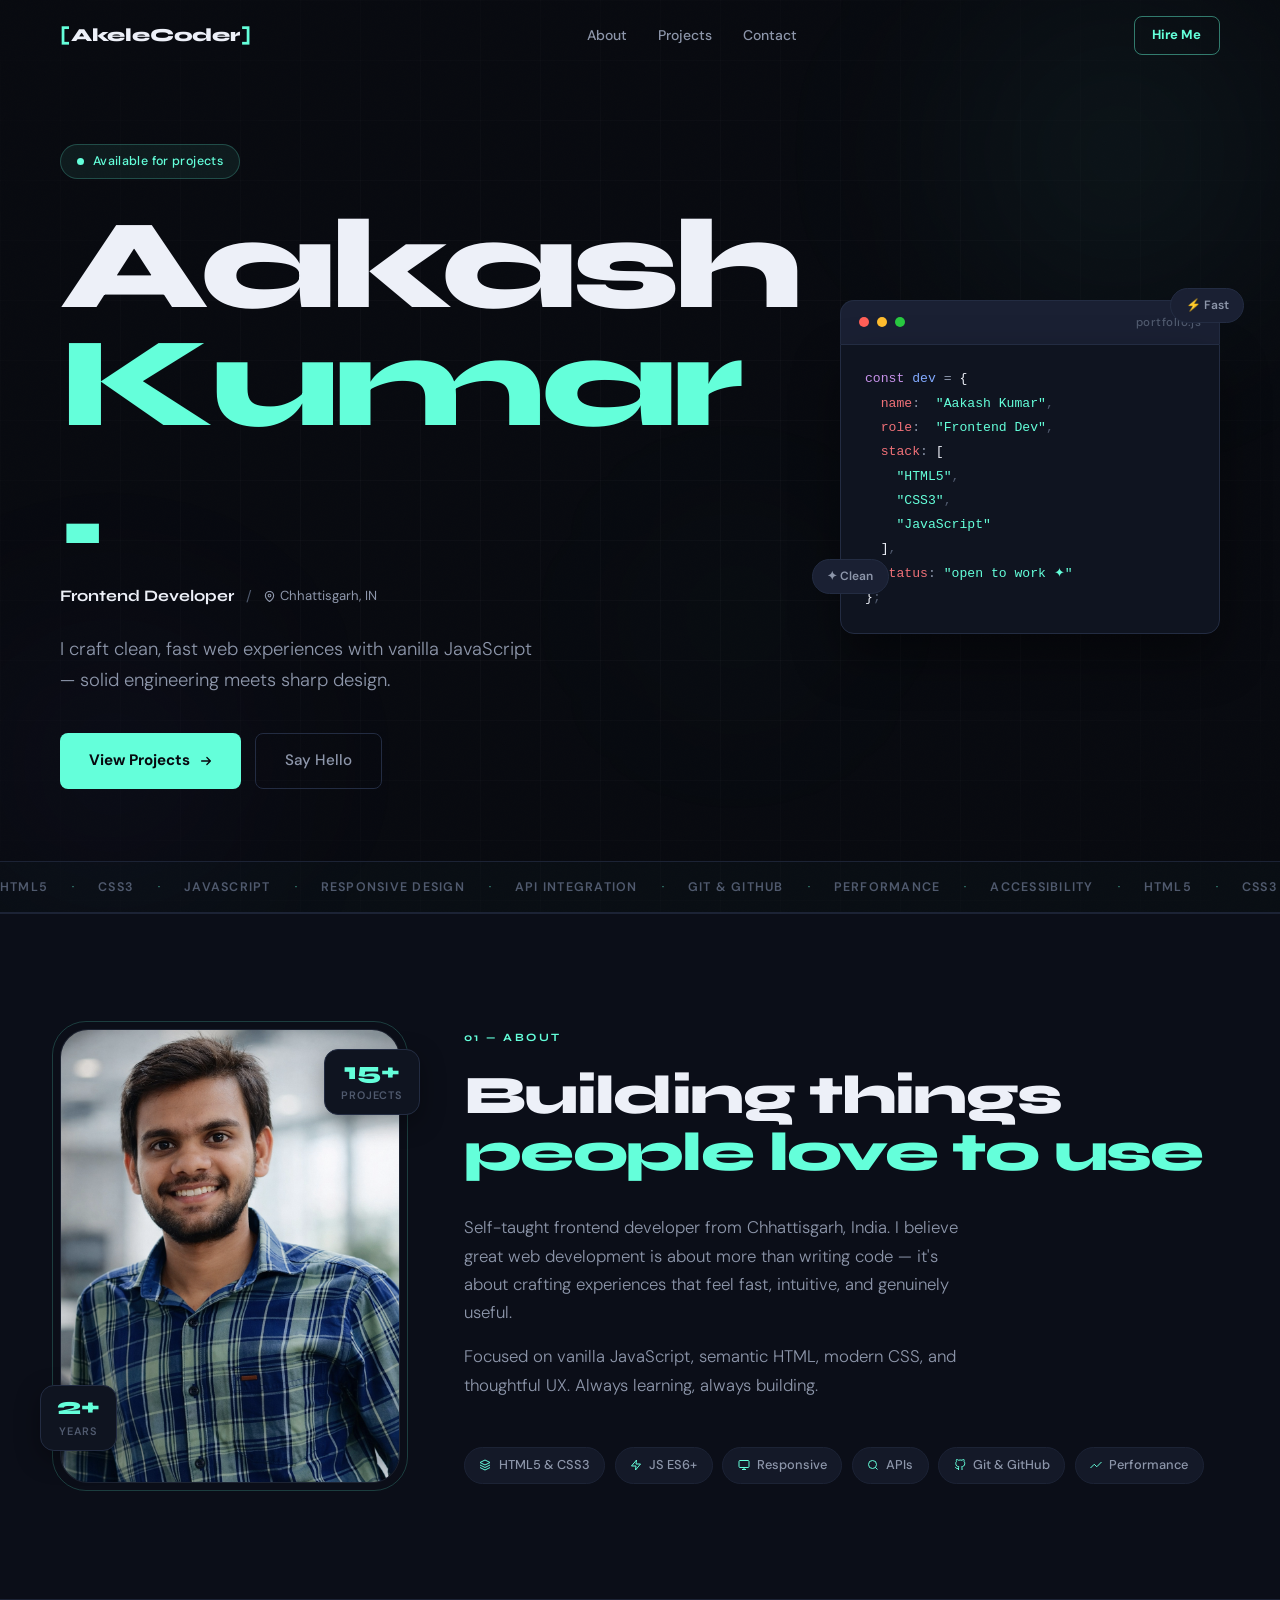
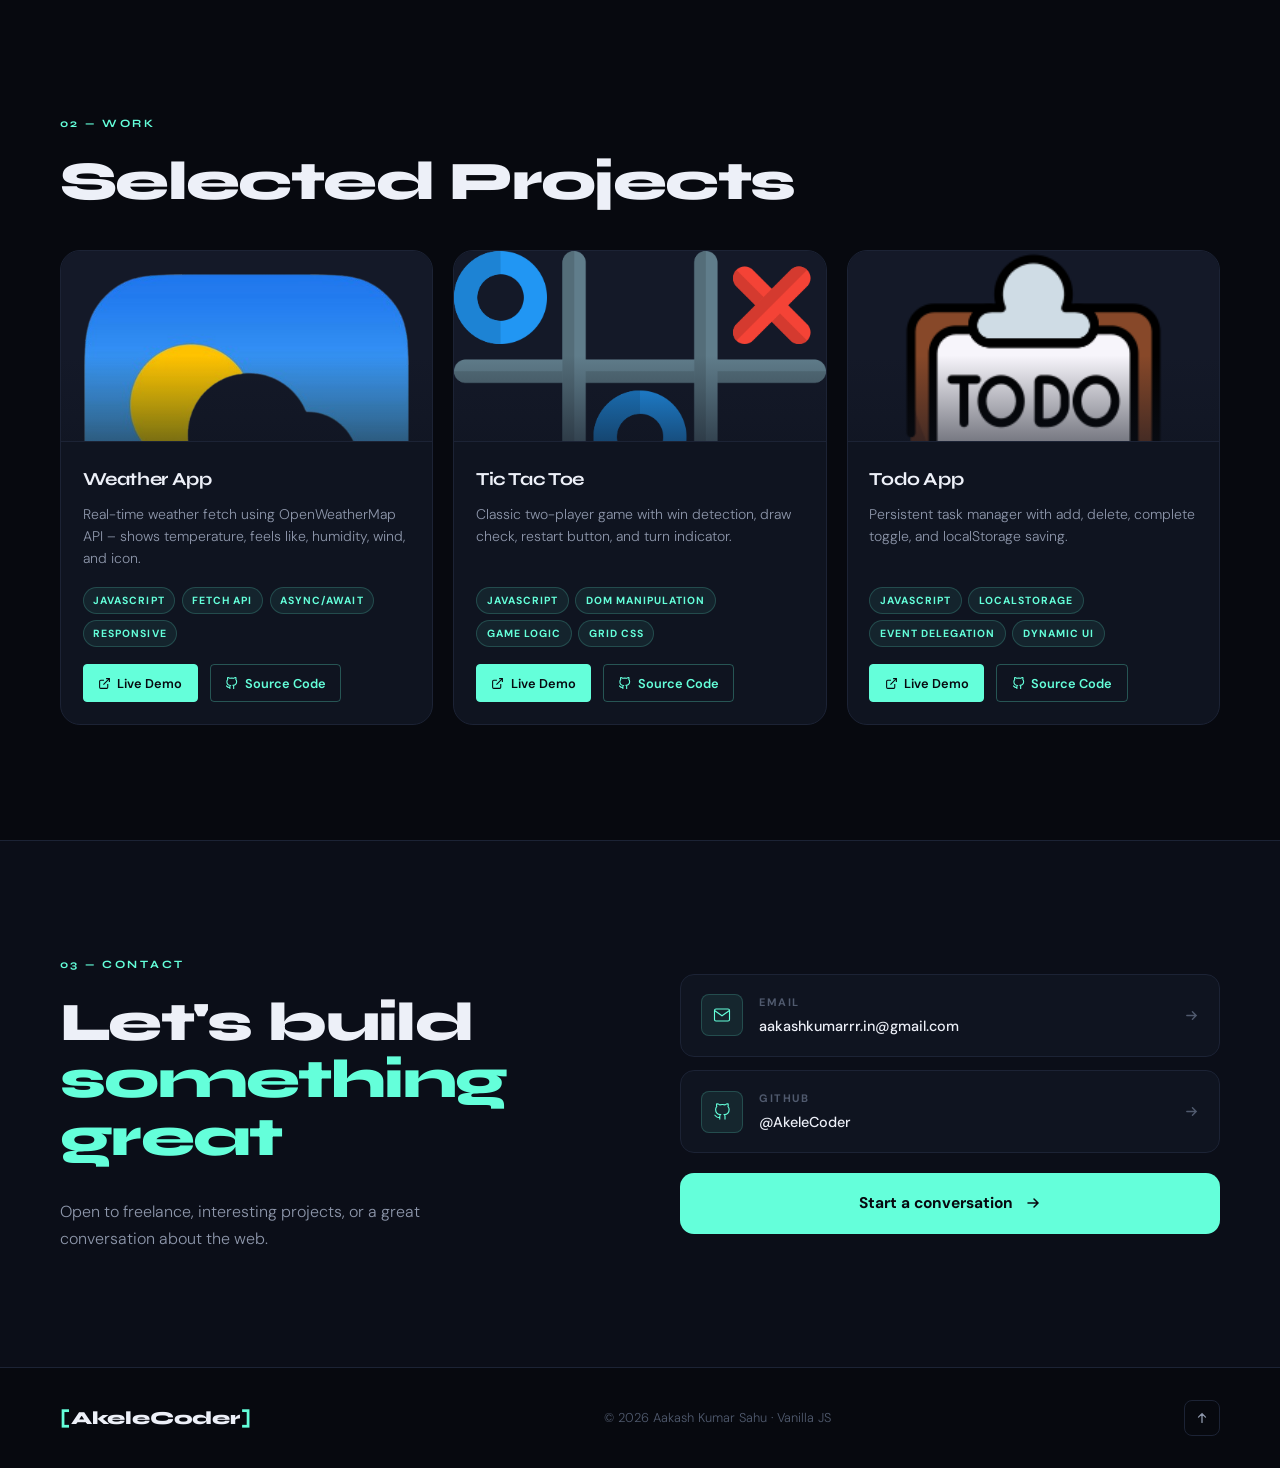
==== commit 553ca7b3: "Animated" ====
--- a/index.html
+++ b/index.html
@@ -39,7 +39,7 @@
     <div class="wrap header-wrap">
 
       <a href="#" class="logo" aria-label="AkeleCoder — home">
-        <span class="logo-mark">[</span>AC<span class="logo-mark">]</span>
+        <span class="logo-mark">[</span>AkeleCoder<span class="logo-mark">]</span>
       </a>
 
       <nav class="nav" id="nav" aria-label="Main navigation">
@@ -273,7 +273,7 @@
   <!-- ══ FOOTER ════════════════════════════════════════ -->
   <footer class="footer">
     <div class="wrap footer-inner">
-      <a href="#" class="footer-logo"><span class="logo-mark">[</span>AC<span class="logo-mark">]</span></a>
+      <a href="#" class="footer-logo"><span class="logo-mark">[</span>AkeleCoder<span class="logo-mark">]</span></a>
       <p class="footer-copy">© <script>document.write(new Date().getFullYear())</script> Aakash Kumar Sahu · Vanilla JS</p>
       <a href="#hero" class="footer-up" aria-label="Back to top">
         <svg width="14" height="14" viewBox="0 0 16 16" fill="none" aria-hidden="true"><path d="M8 13V3M4 7l4-4 4 4" stroke="currentColor" stroke-width="1.5" stroke-linecap="round"/></svg>
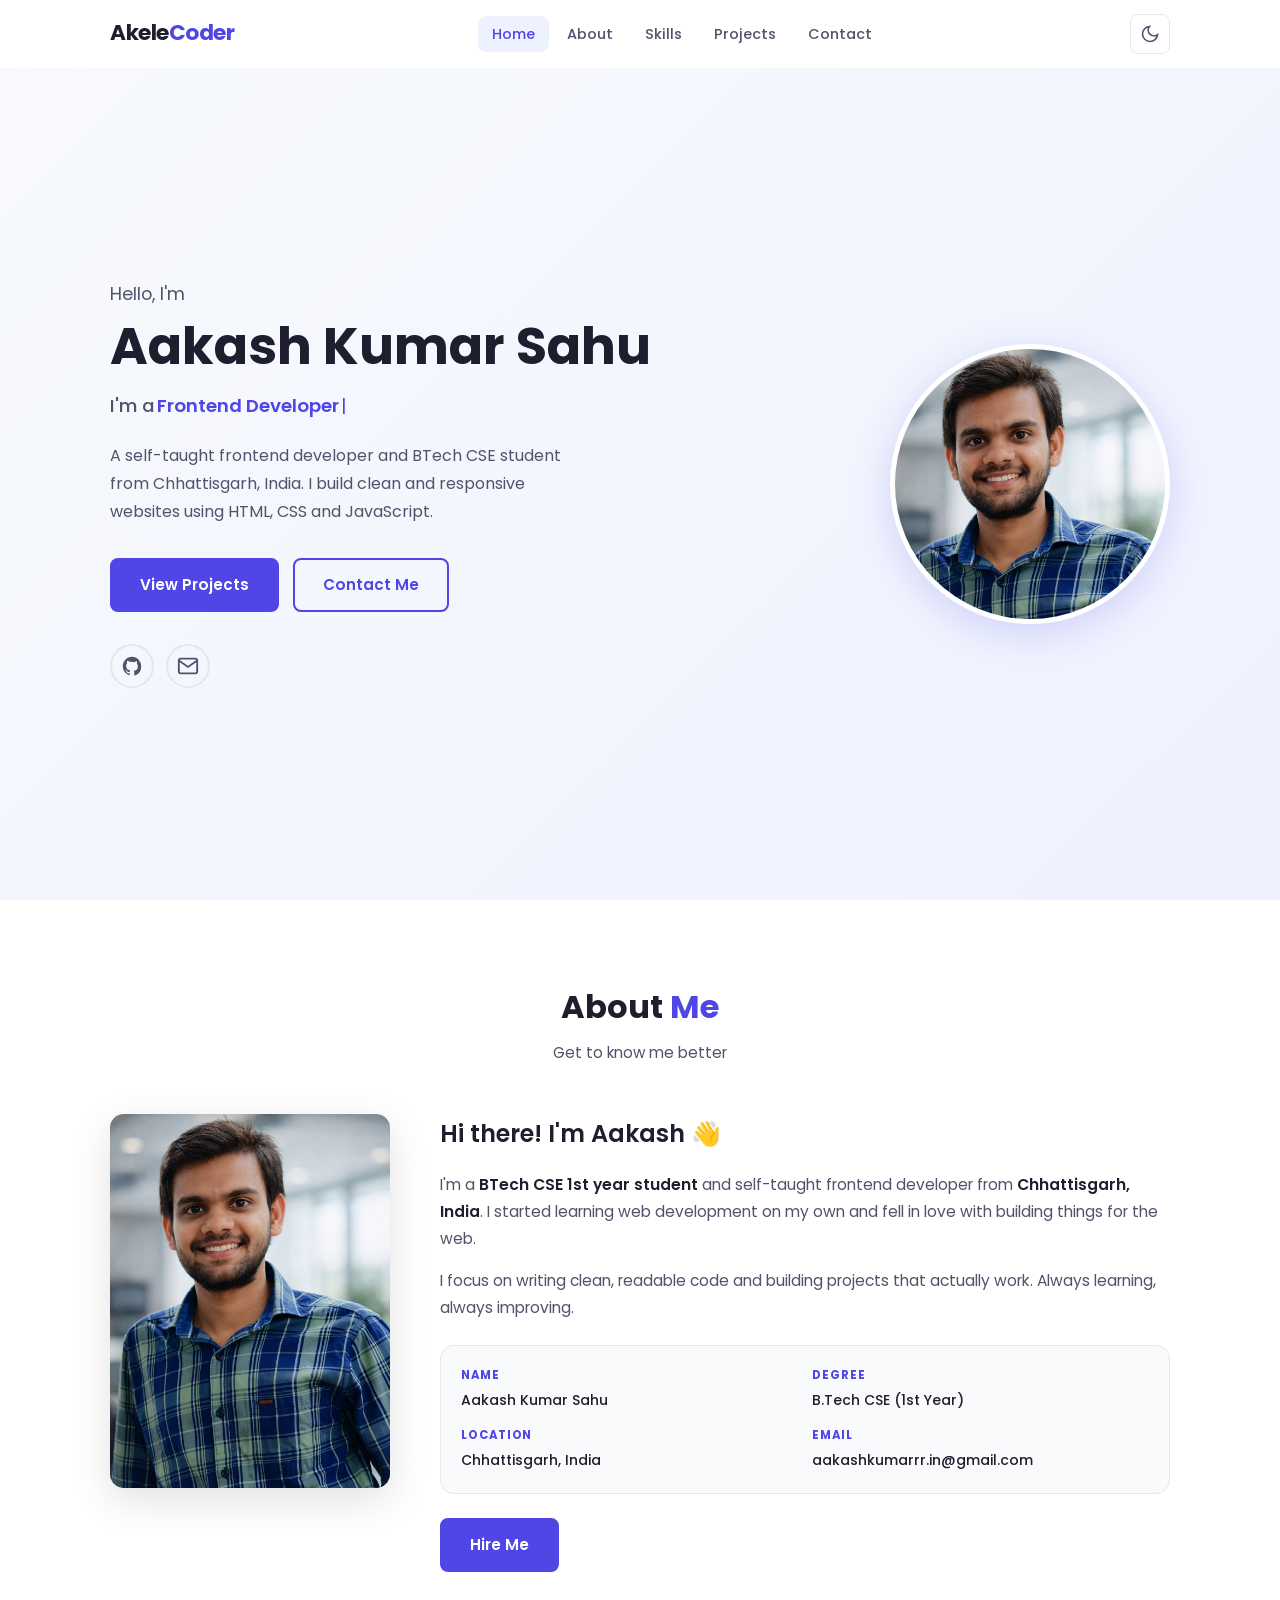
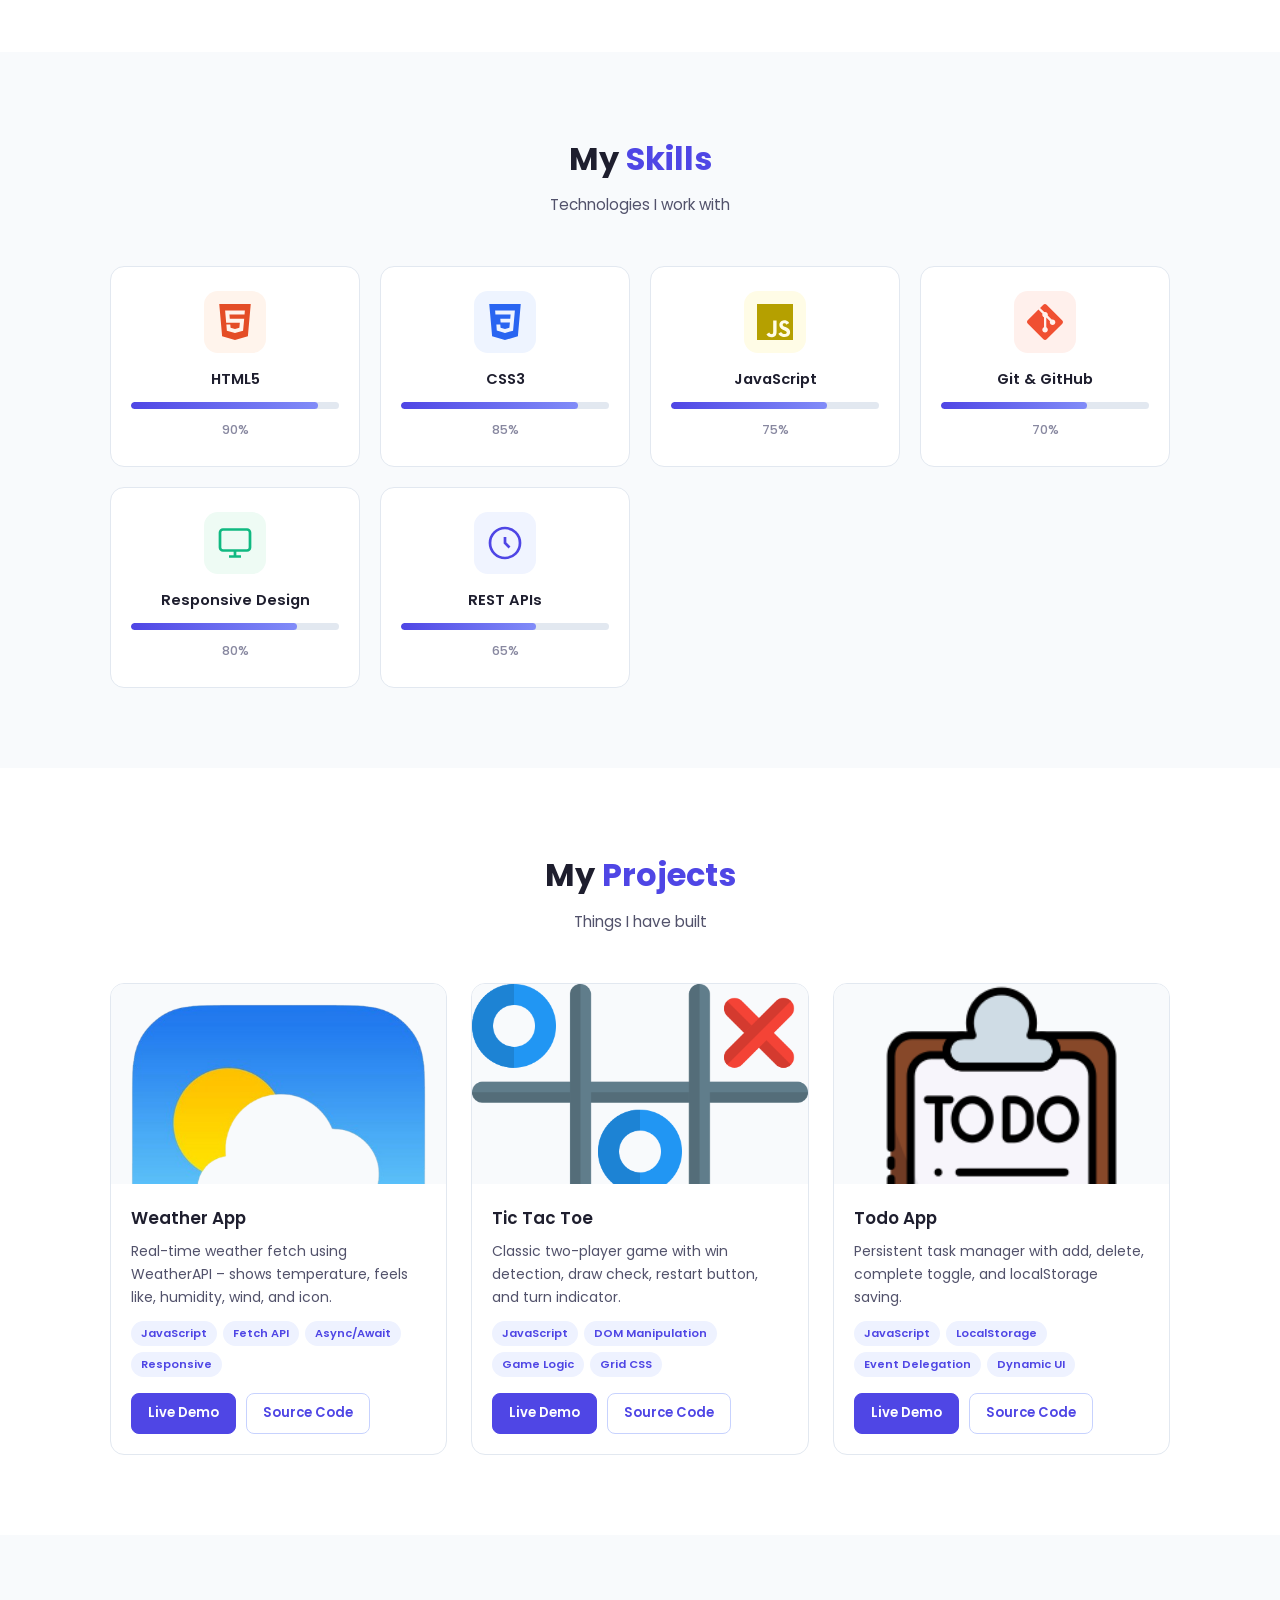
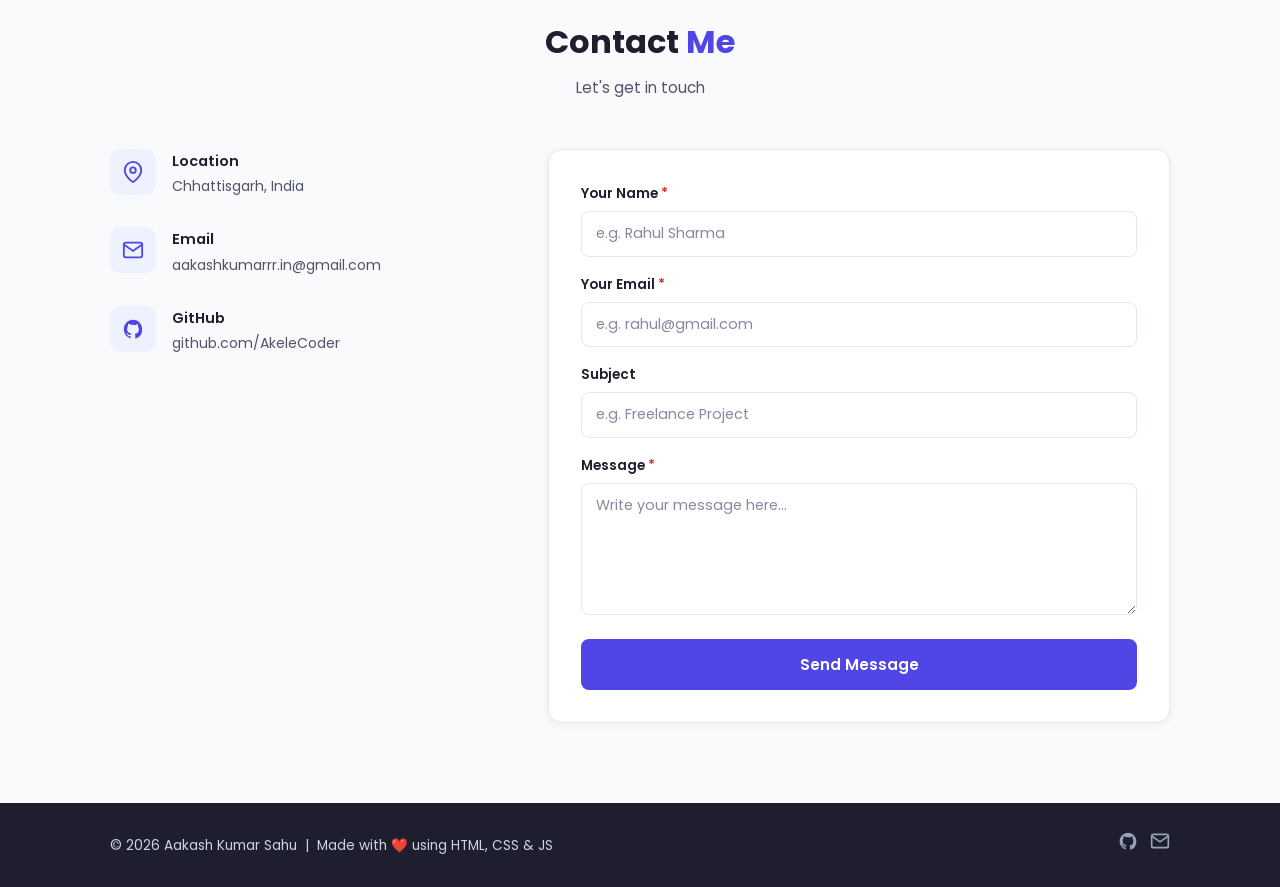
==== commit aa2b0f80: "update" ====
--- a/index.html
+++ b/index.html
@@ -1,369 +1,500 @@
 <!DOCTYPE html>
-<html lang="en">
+<html lang="en" data-theme="light">
 <head>
   <meta charset="UTF-8" />
   <meta name="viewport" content="width=device-width, initial-scale=1.0" />
 
-  <title>Aakash Kumar Sahu • Akele Coder | AkeleCoder – Frontend Developer Portfolio</title>
-  <meta name="description" content="Aakash Kumar Sahu (Akele Coder / AkeleCoder) – self-taught frontend developer from Chhattisgarh, India. Creating responsive websites, vanilla JavaScript projects, and interactive web apps.">
-  <meta name="keywords" content="Aakash Kumar Sahu, Aakash Kumar, Akele Coder, AkeleCoder, frontend developer Chhattisgarh, vanilla javascript developer, self taught web developer India">
+  <!-- ══ PRIMARY SEO ══════════════════════════════════════════════ -->
+  <title>Aakash Kumar Sahu | AkeleCoder — Frontend Developer Portfolio</title>
+  <meta name="description" content="Aakash Kumar Sahu (AkeleCoder) — BTech CSE 1st year student and self-taught frontend developer from Chhattisgarh, India. Builds responsive websites with HTML, CSS and JavaScript." />
+
+  <!-- All name / brand variations Google should index -->
+  <meta name="keywords" content="
+    Aakash Kumar Sahu, Aakash Kumar, Aakash Sahu, Aakash,
+    AkeleCoder, Akele Coder, akelecoder, akele coder,
+    aakash kumar sahu portfolio, aakash portfolio, aakashportfolio,
+    aakash kumar portfolio, aakash sahu portfolio,
+    aakash frontend developer, aakash web developer,
+    aakash chhattisgarh, aakash india developer,
+    aakash btech cse, aakash cse student,
+    akelecoder portfolio, akelecoder github,
+    akelecoder netlify, akelecoder.netlify.app,
+    frontend developer chhattisgarh, web developer chhattisgarh,
+    self taught developer india, btech cse student developer,
+    html css javascript developer india,
+    vanilla javascript developer, javascript student portfolio,
+    aakash kumar sahu github, aakash kumar sahu netlify,
+    aakash kumar sahu web developer, aakash kumar sahu coder,
+    portfolio aakash, portfolio akelecoder
+  " />
+
+  <meta name="author" content="Aakash Kumar Sahu" />
   <meta name="robots" content="index, follow, max-image-preview:large" />
   <meta name="google-site-verification" content="VmXktAtuGPjL1S2ZWhC9DBmolaau0RA2HMceq0quTHY" />
   <link rel="canonical" href="https://akelecoder.netlify.app/" />
-  <meta property="og:title" content="Aakash Kumar Sahu • Akele Coder | Frontend Developer Portfolio" />
-  <meta property="og:description" content="Self-taught frontend developer from Chhattisgarh building clean, performant web experiences." />
+
+  <!-- ══ FAVICON — SVG (inline, no external file needed) ══════════ -->
+  <link rel="icon" href="images/favicon.svg" type="image/svg+xml" />
+  <link rel="alternate icon" href="images/favicon.ico" type="image/x-icon" />
+  <link rel="apple-touch-icon" sizes="180x180" href="images/favicon.svg" />
+
+  <!-- ══ OPEN GRAPH (Facebook / WhatsApp / LinkedIn) ═════════════ -->
+  <meta property="og:title" content="Aakash Kumar Sahu | AkeleCoder — Frontend Developer" />
+  <meta property="og:description" content="BTech CSE student and self-taught frontend developer from Chhattisgarh, India. HTML · CSS · JavaScript." />
   <meta property="og:type" content="website" />
   <meta property="og:url" content="https://akelecoder.netlify.app/" />
   <meta property="og:image" content="https://akelecoder.netlify.app/images/og-preview.jpg" />
-  <meta property="og:site_name" content="Akele Coder" />
+  <meta property="og:site_name" content="AkeleCoder" />
+  <meta property="og:locale" content="en_IN" />
+
+  <!-- ══ TWITTER CARD ════════════════════════════════════════════ -->
   <meta name="twitter:card" content="summary_large_image" />
-  <meta name="twitter:title" content="Aakash Kumar Sahu • Akele Coder | Frontend Developer" />
+  <meta name="twitter:title" content="Aakash Kumar Sahu | AkeleCoder — Frontend Developer" />
+  <meta name="twitter:description" content="BTech CSE student · Frontend Developer · Chhattisgarh, India" />
   <meta name="twitter:image" content="https://akelecoder.netlify.app/images/og-preview.jpg" />
 
-  <link rel="icon" href="images/favicon.ico" type="image/x-icon" />
-  <link rel="apple-touch-icon" sizes="180x180" href="images/apple-touch-icon.png" />
-
+  <!-- ══ STRUCTURED DATA (JSON-LD) — helps Google show rich results -->
+  <script type="application/ld+json">
+  {
+    "@context": "https://schema.org",
+    "@type": "Person",
+    "name": "Aakash Kumar Sahu",
+    "alternateName": ["AkeleCoder", "Akele Coder", "Aakash Kumar", "Aakash Sahu"],
+    "jobTitle": "Frontend Developer",
+    "description": "BTech CSE student and self-taught frontend developer from Chhattisgarh, India",
+    "url": "https://akelecoder.netlify.app/",
+    "sameAs": ["https://github.com/AkeleCoder"],
+    "email": "aakashkumarrr.in@gmail.com",
+    "address": {
+      "@type": "PostalAddress",
+      "addressRegion": "Chhattisgarh",
+      "addressCountry": "IN"
+    },
+    "knowsAbout": ["HTML5", "CSS3", "JavaScript", "Responsive Design", "Git", "REST APIs"]
+  }
+  </script>
+
+  <!-- ══ THEME — set before paint to avoid flash ═════════════════ -->
+  <script>
+    (function() {
+      var saved = localStorage.getItem('theme');
+      var prefer = window.matchMedia('(prefers-color-scheme: dark)').matches ? 'dark' : 'light';
+      document.documentElement.setAttribute('data-theme', saved || prefer);
+    })();
+  </script>
+
+  <!-- Google Fonts: Poppins -->
   <link rel="preconnect" href="https://fonts.googleapis.com" />
   <link rel="preconnect" href="https://fonts.gstatic.com" crossorigin />
-  <link href="https://fonts.googleapis.com/css2?family=Syne:wght@400;600;700;800&family=DM+Sans:ital,opsz,wght@0,9..40,300;0,9..40,400;0,9..40,500;1,9..40,300&display=swap" rel="stylesheet" />
+  <link href="https://fonts.googleapis.com/css2?family=Poppins:wght@300;400;500;600;700&display=swap" rel="stylesheet" />
+
   <link rel="stylesheet" href="css/style.css" />
 </head>
-
 <body>
 
-  <!-- ══ CURSOR (desktop only) ══════════════════════════ -->
-  <div class="cursor" id="cursor" aria-hidden="true"></div>
-
-  <!-- ══ HEADER ════════════════════════════════════════ -->
-  <header class="header" id="header">
-    <div class="wrap header-wrap">
-
-      <a href="#" class="logo" aria-label="AkeleCoder — home">
-        <span class="logo-mark">[</span>AkeleCoder<span class="logo-mark">]</span>
-      </a>
-
-      <nav class="nav" id="nav" aria-label="Main navigation">
-        <a href="#about"    class="nav-link">About</a>
-        <a href="#projects" class="nav-link">Projects</a>
-        <a href="#contact"  class="nav-link">Contact</a>
-      </nav>
-
-      <div class="header-end">
-        <a href="mailto:aakashkumarrr.in@gmail.com" class="nav-hire">Hire Me</a>
-        <button class="burger" id="burger" aria-label="Open menu" aria-expanded="false">
-          <span class="b-line"></span>
-          <span class="b-line"></span>
-          <span class="b-line"></span>
-        </button>
-      </div>
-
-    </div>
-  </header>
-
-  <!-- ══ MOBILE NAV ════════════════════════════════════ -->
-  <div class="mnav" id="mnav" aria-hidden="true">
-    <div class="mnav-inner">
-      <a href="#about"    class="mnav-link"><em>01</em>About</a>
-      <a href="#projects" class="mnav-link"><em>02</em>Projects</a>
-      <a href="#contact"  class="mnav-link"><em>03</em>Contact</a>
-      <a href="mailto:aakashkumarrr.in@gmail.com" class="mnav-cta">
-        Let's Work Together
-        <svg width="14" height="14" viewBox="0 0 16 16" fill="none" aria-hidden="true"><path d="M3 8h10M9 4l4 4-4 4" stroke="currentColor" stroke-width="1.5" stroke-linecap="round"/></svg>
-      </a>
-    </div>
-  </div>
-  <div class="mnav-overlay" id="mnav-overlay"></div>
-
-  <!-- ══ HERO ══════════════════════════════════════════ -->
-  <section id="hero" class="hero">
-
-    <div class="hero-bg" aria-hidden="true">
-      <div class="hbg-blob hbg-1"></div>
-      <div class="hbg-blob hbg-2"></div>
-      <div class="hbg-blob hbg-3"></div>
-      <div class="hbg-grid"></div>
-      <div class="hbg-noise"></div>
-    </div>
-
-    <div class="wrap hero-wrap">
-
-      <!-- Text block -->
+  <!-- ==============================
+       NAVBAR
+  ============================== -->
+  <nav class="navbar" id="navbar">
+    <div class="nav-container">
+
+      <a href="#home" class="nav-logo">Akele<span>Coder</span></a>
+
+      <ul class="nav-menu" id="nav-menu">
+        <li><a href="#home"     class="nav-link active">Home</a></li>
+        <li><a href="#about"    class="nav-link">About</a></li>
+        <li><a href="#skills"   class="nav-link">Skills</a></li>
+        <li><a href="#projects" class="nav-link">Projects</a></li>
+        <li><a href="#contact"  class="nav-link">Contact</a></li>
+      </ul>
+
+      <!-- Hamburger (mobile only) -->
+      <button
+        class="hamburger"
+        id="hamburger"
+        aria-label="Toggle navigation menu"
+        aria-expanded="false"
+        aria-controls="nav-menu"
+      >
+        <span class="bar"></span>
+        <span class="bar"></span>
+        <span class="bar"></span>
+      </button>
+
+      <!-- Dark / Light mode toggle -->
+      <button
+        class="theme-toggle"
+        id="theme-toggle"
+        aria-label="Toggle dark mode"
+        title="Toggle dark/light mode"
+      >
+        <!-- Sun icon (shown in dark mode) -->
+        <svg class="icon-sun" viewBox="0 0 24 24" fill="none" stroke="currentColor" stroke-width="2" width="20" height="20" aria-hidden="true">
+          <circle cx="12" cy="12" r="5"/>
+          <line x1="12" y1="1" x2="12" y2="3"/>
+          <line x1="12" y1="21" x2="12" y2="23"/>
+          <line x1="4.22" y1="4.22" x2="5.64" y2="5.64"/>
+          <line x1="18.36" y1="18.36" x2="19.78" y2="19.78"/>
+          <line x1="1" y1="12" x2="3" y2="12"/>
+          <line x1="21" y1="12" x2="23" y2="12"/>
+          <line x1="4.22" y1="19.78" x2="5.64" y2="18.36"/>
+          <line x1="18.36" y1="5.64" x2="19.78" y2="4.22"/>
+        </svg>
+        <!-- Moon icon (shown in light mode) -->
+        <svg class="icon-moon" viewBox="0 0 24 24" fill="none" stroke="currentColor" stroke-width="2" width="20" height="20" aria-hidden="true">
+          <path d="M21 12.79A9 9 0 1111.21 3 7 7 0 0021 12.79z"/>
+        </svg>
+      </button>
+
+    </div>
+  </nav>
+
+  <!-- ==============================
+       HOME / HERO
+  ============================== -->
+  <section class="hero" id="home">
+    <div class="hero-container">
+
+      <!-- Text side -->
       <div class="hero-text">
-        <div class="h-badge" data-reveal>
-          <span class="h-badge-dot"></span>
-          Available for projects
-        </div>
-
-        <h1 class="h-name" data-reveal data-reveal-delay="1">
-          <span>Aakash</span>
-          <span class="h-name-accent">Kumar<span class="h-dot">.</span></span>
-        </h1>
-
-        <div class="h-role" data-reveal data-reveal-delay="2">
-          <span class="h-role-tag">Frontend Developer</span>
-          <span class="h-role-sep" aria-hidden="true">/</span>
-          <span class="h-loc">
-            <svg width="11" height="11" viewBox="0 0 24 24" fill="none" stroke="currentColor" stroke-width="2.5" aria-hidden="true"><path d="M21 10c0 7-9 13-9 13s-9-6-9-13a9 9 0 0118 0z"/><circle cx="12" cy="10" r="3"/></svg>
-            Chhattisgarh, IN
-          </span>
-        </div>
-
-        <p class="h-lead" data-reveal data-reveal-delay="3">
-          I craft clean, fast web experiences with vanilla JavaScript — solid engineering meets sharp design.
+        <p class="hero-greeting">Hello, I'm</p>
+        <h1 class="hero-name">Aakash Kumar Sahu</h1>
+        <h2 class="hero-role">
+          I'm a <span id="typed-text"></span><span class="cursor-blink">|</span>
+        </h2>
+        <p class="hero-desc">
+          A self-taught frontend developer and BTech CSE student from Chhattisgarh, India.
+          I build clean and responsive websites using HTML, CSS and JavaScript.
         </p>
-
-        <div class="h-ctas" data-reveal data-reveal-delay="4">
-          <a href="#projects" class="btn-fill">
-            View Projects
-            <svg width="14" height="14" viewBox="0 0 16 16" fill="none" aria-hidden="true"><path d="M3 8h10M9 4l4 4-4 4" stroke="currentColor" stroke-width="1.5" stroke-linecap="round" stroke-linejoin="round"/></svg>
+        <div class="hero-btns">
+          <a href="#projects" class="btn btn-primary">View Projects</a>
+          <a href="#contact"  class="btn btn-outline">Contact Me</a>
+        </div>
+        <div class="hero-social">
+          <a href="https://github.com/AkeleCoder" target="_blank" rel="noopener noreferrer" aria-label="GitHub profile">
+            <svg viewBox="0 0 24 24" fill="currentColor" width="22" height="22" aria-hidden="true">
+              <path d="M12 2C6.48 2 2 6.58 2 12.26c0 4.54 2.87 8.39 6.84 9.75.5.09.68-.22.68-.49 0-.24-.01-.87-.01-1.71-2.78.62-3.37-1.37-3.37-1.37-.45-1.18-1.11-1.5-1.11-1.5-.91-.64.07-.62.07-.62 1 .07 1.53 1.06 1.53 1.06.89 1.57 2.34 1.12 2.91.86.09-.67.35-1.12.63-1.38-2.22-.26-4.56-1.14-4.56-5.07 0-1.12.39-2.03 1.03-2.75-.1-.26-.45-1.3.1-2.71 0 0 .84-.27 2.75 1.05A9.38 9.38 0 0112 7.43a9.38 9.38 0 012.51.35c1.9-1.32 2.74-1.05 2.74-1.05.55 1.41.2 2.45.1 2.71.64.72 1.03 1.63 1.03 2.75 0 3.94-2.34 4.81-4.57 5.06.36.32.68.94.68 1.9 0 1.38-.01 2.49-.01 2.82 0 .27.18.59.69.49A10.27 10.27 0 0022 12.26C22 6.58 17.52 2 12 2z"/>
+            </svg>
           </a>
-          <a href="#contact" class="btn-line">Say Hello</a>
-        </div>
-      </div>
-
-      <!-- Code card (shows on ≥ 768px) -->
-      <div class="hero-card" data-reveal data-reveal-delay="3" aria-hidden="true">
-        <div class="hcard-bar">
-          <span class="hcard-dot hcd-r"></span>
-          <span class="hcard-dot hcd-y"></span>
-          <span class="hcard-dot hcd-g"></span>
-          <span class="hcard-title">portfolio.js</span>
-        </div>
-        <pre class="hcard-code"><span class="c-kw">const</span> <span class="c-id">dev</span> <span class="c-op">=</span> <span class="c-br">{</span>
-  <span class="c-key">name</span><span class="c-op">:</span>  <span class="c-str">"Aakash Kumar"</span><span class="c-p">,</span>
-  <span class="c-key">role</span><span class="c-op">:</span>  <span class="c-str">"Frontend Dev"</span><span class="c-p">,</span>
-  <span class="c-key">stack</span><span class="c-op">:</span> <span class="c-br">[</span>
-    <span class="c-str">"HTML5"</span><span class="c-p">,</span>
-    <span class="c-str">"CSS3"</span><span class="c-p">,</span>
-    <span class="c-str">"JavaScript"</span>
-  <span class="c-br">]</span><span class="c-p">,</span>
-  <span class="c-key">status</span><span class="c-op">:</span> <span class="c-str c-blink">"open to work ✦"</span>
-<span class="c-br">}</span><span class="c-p">;</span></pre>
-        <div class="hcard-badge hcb-1">⚡ Fast</div>
-        <div class="hcard-badge hcb-2">✦ Clean</div>
-      </div>
-
-    </div>
-
-    <!-- Scrolling tech marquee -->
-    <div class="marquee-wrap" aria-hidden="true">
-      <div class="marquee-track">
-        <span>HTML5</span><i>·</i><span>CSS3</span><i>·</i><span>JavaScript</span><i>·</i>
-        <span>Responsive Design</span><i>·</i><span>API Integration</span><i>·</i>
-        <span>Git &amp; GitHub</span><i>·</i><span>Performance</span><i>·</i><span>Accessibility</span><i>·</i>
-        <!-- duplicate for seamless -->
-        <span>HTML5</span><i>·</i><span>CSS3</span><i>·</i><span>JavaScript</span><i>·</i>
-        <span>Responsive Design</span><i>·</i><span>API Integration</span><i>·</i>
-        <span>Git &amp; GitHub</span><i>·</i><span>Performance</span><i>·</i><span>Accessibility</span><i>·</i>
-      </div>
-    </div>
-
+          <a href="mailto:aakashkumarrr.in@gmail.com" aria-label="Send email">
+            <svg viewBox="0 0 24 24" fill="none" stroke="currentColor" stroke-width="2" width="22" height="22" aria-hidden="true">
+              <path d="M4 4h16c1.1 0 2 .9 2 2v12c0 1.1-.9 2-2 2H4c-1.1 0-2-.9-2-2V6c0-1.1.9-2 2-2z"/>
+              <polyline points="22,6 12,13 2,6"/>
+            </svg>
+          </a>
+        </div>
+      </div>
+
+      <!-- Photo side -->
+      <div class="hero-image">
+        <div class="hero-img-box">
+          <img src="images/profile.jpg" alt="Aakash Kumar Sahu — frontend developer" />
+        </div>
+      </div>
+
+    </div>
   </section>
 
-  <!-- ══ ABOUT ══════════════════════════════════════════ -->
-  <section id="about" class="section about">
-    <div class="wrap">
+  <!-- ==============================
+       ABOUT
+  ============================== -->
+  <section class="about section" id="about">
+    <div class="container">
+      <h2 class="section-title">About <span>Me</span></h2>
+      <p class="section-sub">Get to know me better</p>
+
       <div class="about-grid">
 
-        <!-- Photo -->
-        <div class="about-photo" data-reveal>
-          <div class="aphoto-wrap">
-            <div class="aphoto-deco" aria-hidden="true"></div>
-            <img src="images/profile.jpg" alt="Aakash Kumar Sahu" loading="lazy" class="aphoto-img" />
-            <div class="aphoto-stat as-1">
-              <b>15+</b><span>Projects</span>
-            </div>
-            <div class="aphoto-stat as-2">
-              <b>2+</b><span>Years</span>
-            </div>
-          </div>
-        </div>
-
-        <!-- Text -->
-        <div class="about-body">
-          <div class="sec-label" data-reveal>01 — About</div>
-          <h2 class="sec-title" data-reveal data-reveal-delay="1">
-            Building things<br><em>people love to use</em>
-          </h2>
-          <div class="about-copy" data-reveal data-reveal-delay="2">
-            <p>Self-taught frontend developer from Chhattisgarh, India. I believe great web development is about more than writing code — it's about crafting experiences that feel fast, intuitive, and genuinely useful.</p>
-            <p>Focused on vanilla JavaScript, semantic HTML, modern CSS, and thoughtful UX. Always learning, always building.</p>
-          </div>
-
-          <div class="chips" data-reveal data-reveal-delay="3">
-            <span class="chip"><svg width="12" height="12" viewBox="0 0 24 24" fill="none" stroke="currentColor" stroke-width="2" aria-hidden="true"><path d="M12 2L2 7l10 5 10-5-10-5zM2 17l10 5 10-5M2 12l10 5 10-5"/></svg>HTML5 &amp; CSS3</span>
-            <span class="chip"><svg width="12" height="12" viewBox="0 0 24 24" fill="none" stroke="currentColor" stroke-width="2" aria-hidden="true"><path d="M13 2L3 14h9l-1 8 10-12h-9l1-8z"/></svg>JS ES6+</span>
-            <span class="chip"><svg width="12" height="12" viewBox="0 0 24 24" fill="none" stroke="currentColor" stroke-width="2" aria-hidden="true"><rect x="2" y="3" width="20" height="14" rx="2"/><path d="M8 21h8M12 17v4"/></svg>Responsive</span>
-            <span class="chip"><svg width="12" height="12" viewBox="0 0 24 24" fill="none" stroke="currentColor" stroke-width="2" aria-hidden="true"><circle cx="11" cy="11" r="8"/><path d="M21 21l-4.35-4.35"/></svg>APIs</span>
-            <span class="chip"><svg width="12" height="12" viewBox="0 0 24 24" fill="none" stroke="currentColor" stroke-width="2" aria-hidden="true"><path d="M9 19c-5 1.5-5-2.5-7-3m14 6v-3.87a3.37 3.37 0 00-.94-2.61c3.14-.35 6.44-1.54 6.44-7A5.44 5.44 0 0020 4.77 5.07 5.07 0 0019.91 1S18.73.65 16 2.48a13.38 13.38 0 00-7 0C6.27.65 5.09 1 5.09 1A5.07 5.07 0 005 4.77a5.44 5.44 0 00-1.5 3.78c0 5.42 3.3 6.61 6.44 7A3.37 3.37 0 009 18.13V22"/></svg>Git &amp; GitHub</span>
-            <span class="chip"><svg width="12" height="12" viewBox="0 0 24 24" fill="none" stroke="currentColor" stroke-width="2" aria-hidden="true"><polyline points="23 6 13.5 15.5 8.5 10.5 1 18"/></svg>Performance</span>
-          </div>
+        <div class="about-img">
+          <img src="images/profile.jpg" alt="Aakash Kumar Sahu" loading="lazy" />
+        </div>
+
+        <div class="about-info">
+          <h3>Hi there! I'm Aakash 👋</h3>
+          <p>
+            I'm a <strong>BTech CSE 1st year student</strong> and self-taught frontend developer
+            from <strong>Chhattisgarh, India</strong>. I started learning web development on my own
+            and fell in love with building things for the web.
+          </p>
+          <p>
+            I focus on writing clean, readable code and building projects that actually work.
+            Always learning, always improving.
+          </p>
+
+          <div class="about-details">
+            <div class="detail-item">
+              <span class="detail-label">Name</span>
+              <span class="detail-value">Aakash Kumar Sahu</span>
+            </div>
+            <div class="detail-item">
+              <span class="detail-label">Degree</span>
+              <span class="detail-value">B.Tech CSE (1st Year)</span>
+            </div>
+            <div class="detail-item">
+              <span class="detail-label">Location</span>
+              <span class="detail-value">Chhattisgarh, India</span>
+            </div>
+            <div class="detail-item">
+              <span class="detail-label">Email</span>
+              <span class="detail-value">aakashkumarrr.in@gmail.com</span>
+            </div>
+          </div>
+
+          <a href="#contact" class="btn btn-primary about-btn">Hire Me</a>
         </div>
 
       </div>
     </div>
   </section>
 
-  <!-- ══ PROJECTS ═══════════════════════════════════════ -->
-  <section id="projects" class="section projects">
-    <div class="wrap">
-      <div class="sec-label" data-reveal>02 — Work</div>
-      <h2 class="sec-title" data-reveal data-reveal-delay="1">Selected Projects</h2>
-
-      <div id="project-loading" class="proj-loading">
-        <div class="loading-dots"><span></span><span></span><span></span></div>
-        <p>Fetching projects…</p>
-      </div>
-
-      <div id="project-container" class="proj-grid" style="display:none;"></div>
-
-      <div id="project-error" class="proj-error" style="display:none;">
-        <svg width="28" height="28" viewBox="0 0 24 24" fill="none" stroke="currentColor" stroke-width="1.5" aria-hidden="true"><circle cx="12" cy="12" r="10"/><path d="M12 8v4M12 16h.01"/></svg>
-        <p>Failed to load projects. Please refresh.</p>
+  <!-- ==============================
+       SKILLS
+  ============================== -->
+  <section class="skills section" id="skills">
+    <div class="container">
+      <h2 class="section-title">My <span>Skills</span></h2>
+      <p class="section-sub">Technologies I work with</p>
+
+      <div class="skills-grid">
+
+        <div class="skill-card">
+          <div class="skill-icon html-icon">
+            <svg viewBox="0 0 24 24" fill="currentColor" width="36" height="36" aria-hidden="true"><path d="M1.5 0h21l-1.91 21.563L11.977 24l-8.564-2.438L1.5 0zm7.031 9.75l-.232-2.718 10.059.003.23-2.622L5.412 4.41l.698 8.01h9.126l-.326 3.426-2.91.804-2.955-.81-.188-2.11H6.248l.33 4.171L12 19.351l5.379-1.443.744-8.157H8.531z"/></svg>
+          </div>
+          <h4>HTML5</h4>
+          <div class="skill-bar" role="progressbar" aria-valuenow="90" aria-valuemin="0" aria-valuemax="100" aria-label="HTML5 skill level 90%">
+            <div class="skill-fill" style="--w: 90%"></div>
+          </div>
+          <span class="skill-percent">90%</span>
+        </div>
+
+        <div class="skill-card">
+          <div class="skill-icon css-icon">
+            <svg viewBox="0 0 24 24" fill="currentColor" width="36" height="36" aria-hidden="true"><path d="M1.5 0h21l-1.91 21.563L11.977 24l-8.565-2.438L1.5 0zm17.09 4.413L5.41 4.41l.213 2.622 10.125.003-.255 2.716h-6.64l.24 2.573h6.182l-.366 3.523-2.91.804-2.956-.81-.188-2.11h-2.61l.29 3.855L12 19.288l5.373-1.53L18.59 4.413z"/></svg>
+          </div>
+          <h4>CSS3</h4>
+          <div class="skill-bar" role="progressbar" aria-valuenow="85" aria-valuemin="0" aria-valuemax="100" aria-label="CSS3 skill level 85%">
+            <div class="skill-fill" style="--w: 85%"></div>
+          </div>
+          <span class="skill-percent">85%</span>
+        </div>
+
+        <div class="skill-card">
+          <div class="skill-icon js-icon">
+            <svg viewBox="0 0 24 24" fill="currentColor" width="36" height="36" aria-hidden="true"><path d="M0 0h24v24H0V0zm22.034 18.276c-.175-1.095-.888-2.015-3.003-2.873-.736-.345-1.554-.585-1.797-1.14-.091-.33-.105-.51-.046-.705.15-.646.915-.84 1.515-.66.39.12.75.42.976.9 1.034-.676 1.034-.676 1.755-1.125-.27-.42-.404-.601-.586-.78-.63-.705-1.469-1.065-2.834-1.034l-.705.089c-.676.165-1.32.525-1.71 1.005-1.14 1.291-.811 3.541.569 4.471 1.365 1.02 3.361 1.244 3.616 2.205.24 1.17-.87 1.545-1.966 1.41-.811-.18-1.26-.586-1.755-1.336l-1.83 1.051c.21.48.45.689.81 1.109 1.74 1.756 6.09 1.666 6.871-1.004.029-.09.24-.705.074-1.65l.046.067zm-8.983-7.245h-2.248c0 1.938-.009 3.864-.009 5.805 0 1.232.063 2.363-.138 2.711-.33.689-1.18.601-1.566.48-.396-.196-.597-.466-.83-.855-.063-.105-.11-.196-.127-.196l-1.825 1.125c.305.63.75 1.172 1.324 1.517.855.51 2.004.675 3.207.405.783-.226 1.458-.691 1.811-1.411.51-.93.402-2.07.397-3.346.012-2.054 0-4.109 0-6.179l.004-.056z"/></svg>
+          </div>
+          <h4>JavaScript</h4>
+          <div class="skill-bar" role="progressbar" aria-valuenow="75" aria-valuemin="0" aria-valuemax="100" aria-label="JavaScript skill level 75%">
+            <div class="skill-fill" style="--w: 75%"></div>
+          </div>
+          <span class="skill-percent">75%</span>
+        </div>
+
+        <div class="skill-card">
+          <div class="skill-icon git-icon">
+            <svg viewBox="0 0 24 24" fill="currentColor" width="36" height="36" aria-hidden="true"><path d="M23.546 10.93L13.067.452c-.604-.603-1.582-.603-2.188 0L8.708 2.627l2.76 2.76c.645-.215 1.379-.07 1.889.441.516.515.658 1.258.438 1.9l2.658 2.66c.645-.223 1.387-.078 1.9.435.721.72.721 1.884 0 2.604-.719.719-1.881.719-2.6 0-.539-.541-.674-1.337-.404-1.996L12.86 8.955v6.525c.176.086.342.203.488.348.713.721.713 1.883 0 2.6-.719.721-1.889.721-2.609 0-.719-.719-.719-1.879 0-2.598.182-.18.387-.316.605-.406V8.835c-.217-.091-.424-.222-.6-.401-.545-.545-.676-1.342-.396-2.009L7.636 3.7.45 10.881c-.6.605-.6 1.584 0 2.189l10.48 10.477c.604.604 1.582.604 2.186 0l10.43-10.43c.605-.603.605-1.582 0-2.187"/></svg>
+          </div>
+          <h4>Git &amp; GitHub</h4>
+          <div class="skill-bar" role="progressbar" aria-valuenow="70" aria-valuemin="0" aria-valuemax="100" aria-label="Git and GitHub skill level 70%">
+            <div class="skill-fill" style="--w: 70%"></div>
+          </div>
+          <span class="skill-percent">70%</span>
+        </div>
+
+        <div class="skill-card">
+          <div class="skill-icon resp-icon">
+            <svg viewBox="0 0 24 24" fill="none" stroke="currentColor" stroke-width="1.8" width="36" height="36" aria-hidden="true"><rect x="2" y="3" width="20" height="14" rx="2"/><path d="M8 21h8M12 17v4"/></svg>
+          </div>
+          <h4>Responsive Design</h4>
+          <div class="skill-bar" role="progressbar" aria-valuenow="80" aria-valuemin="0" aria-valuemax="100" aria-label="Responsive Design skill level 80%">
+            <div class="skill-fill" style="--w: 80%"></div>
+          </div>
+          <span class="skill-percent">80%</span>
+        </div>
+
+        <div class="skill-card">
+          <div class="skill-icon api-icon">
+            <svg viewBox="0 0 24 24" fill="none" stroke="currentColor" stroke-width="1.8" width="36" height="36" aria-hidden="true"><circle cx="12" cy="12" r="10"/><path d="M12 8v4l3 3"/></svg>
+          </div>
+          <h4>REST APIs</h4>
+          <div class="skill-bar" role="progressbar" aria-valuenow="65" aria-valuemin="0" aria-valuemax="100" aria-label="REST APIs skill level 65%">
+            <div class="skill-fill" style="--w: 65%"></div>
+          </div>
+          <span class="skill-percent">65%</span>
+        </div>
+
       </div>
     </div>
   </section>
 
-  <!-- ══ CONTACT ════════════════════════════════════════ -->
-  <section id="contact" class="section contact">
-    <div class="wrap">
+  <!-- ==============================
+       PROJECTS
+  ============================== -->
+  <section class="projects section" id="projects">
+    <div class="container">
+      <h2 class="section-title">My <span>Projects</span></h2>
+      <p class="section-sub">Things I have built</p>
+
+      <div id="project-loading" class="loading-wrap">
+        <div class="loader"></div>
+        <p>Loading projects...</p>
+      </div>
+
+      <div id="project-container" class="projects-grid" style="display: none;"></div>
+
+      <div id="project-error" class="error-msg" style="display: none;">
+        <p>Could not load projects. Please refresh the page.</p>
+      </div>
+
+    </div>
+  </section>
+
+  <!-- ==============================
+       CONTACT
+  ============================== -->
+  <section class="contact section" id="contact">
+    <div class="container">
+      <h2 class="section-title">Contact <span>Me</span></h2>
+      <p class="section-sub">Let's get in touch</p>
+
       <div class="contact-grid">
 
-        <div class="contact-left" data-reveal>
-          <div class="sec-label">03 — Contact</div>
-          <h2 class="sec-title">
-            Let's build<br><em>something great</em>
-          </h2>
-          <p class="contact-sub">Open to freelance, interesting projects, or a great conversation about the web.</p>
-        </div>
-
-        <div class="contact-right" data-reveal data-reveal-delay="1">
-          <a href="mailto:aakashkumarrr.in@gmail.com" class="ccard">
-            <div class="ccard-icon">
-              <svg width="18" height="18" viewBox="0 0 24 24" fill="none" stroke="currentColor" stroke-width="1.5"><path d="M4 4h16c1.1 0 2 .9 2 2v12c0 1.1-.9 2-2 2H4c-1.1 0-2-.9-2-2V6c0-1.1.9-2 2-2z"/><polyline points="22,6 12,13 2,6"/></svg>
-            </div>
-            <div class="ccard-body">
-              <span class="ccard-lbl">Email</span>
-              <span class="ccard-val">aakashkumarrr.in@gmail.com</span>
-            </div>
-            <svg class="ccard-arr" width="15" height="15" viewBox="0 0 16 16" fill="none" aria-hidden="true"><path d="M3 8h10M9 4l4 4-4 4" stroke="currentColor" stroke-width="1.5" stroke-linecap="round"/></svg>
-          </a>
-
-          <a href="https://github.com/AkeleCoder" target="_blank" rel="noopener noreferrer" class="ccard">
-            <div class="ccard-icon">
-              <svg width="18" height="18" viewBox="0 0 24 24" fill="none" stroke="currentColor" stroke-width="1.5"><path d="M9 19c-5 1.5-5-2.5-7-3m14 6v-3.87a3.37 3.37 0 00-.94-2.61c3.14-.35 6.44-1.54 6.44-7A5.44 5.44 0 0020 4.77 5.07 5.07 0 0019.91 1S18.73.65 16 2.48a13.38 13.38 0 00-7 0C6.27.65 5.09 1 5.09 1A5.07 5.07 0 005 4.77a5.44 5.44 0 00-1.5 3.78c0 5.42 3.3 6.61 6.44 7A3.37 3.37 0 009 18.13V22"/></svg>
-            </div>
-            <div class="ccard-body">
-              <span class="ccard-lbl">GitHub</span>
-              <span class="ccard-val">@AkeleCoder</span>
-            </div>
-            <svg class="ccard-arr" width="15" height="15" viewBox="0 0 16 16" fill="none" aria-hidden="true"><path d="M3 8h10M9 4l4 4-4 4" stroke="currentColor" stroke-width="1.5" stroke-linecap="round"/></svg>
-          </a>
-
-          <a href="mailto:aakashkumarrr.in@gmail.com" class="ccard-big">
-            Start a conversation
-            <svg width="16" height="16" viewBox="0 0 16 16" fill="none" aria-hidden="true"><path d="M3 8h10M9 4l4 4-4 4" stroke="currentColor" stroke-width="1.5" stroke-linecap="round"/></svg>
-          </a>
-        </div>
+        <!-- Contact info -->
+        <div class="contact-info">
+
+          <div class="contact-item">
+            <div class="contact-icon">
+              <svg viewBox="0 0 24 24" fill="none" stroke="currentColor" stroke-width="2" width="22" height="22" aria-hidden="true"><path d="M21 10c0 7-9 13-9 13s-9-6-9-13a9 9 0 0118 0z"/><circle cx="12" cy="10" r="3"/></svg>
+            </div>
+            <div class="contact-text">
+              <h4>Location</h4>
+              <p>Chhattisgarh, India</p>
+            </div>
+          </div>
+
+          <div class="contact-item">
+            <div class="contact-icon">
+              <svg viewBox="0 0 24 24" fill="none" stroke="currentColor" stroke-width="2" width="22" height="22" aria-hidden="true"><path d="M4 4h16c1.1 0 2 .9 2 2v12c0 1.1-.9 2-2 2H4c-1.1 0-2-.9-2-2V6c0-1.1.9-2 2-2z"/><polyline points="22,6 12,13 2,6"/></svg>
+            </div>
+            <div class="contact-text">
+              <h4>Email</h4>
+              <p>aakashkumarrr.in@gmail.com</p>
+            </div>
+          </div>
+
+          <div class="contact-item">
+            <div class="contact-icon">
+              <svg viewBox="0 0 24 24" fill="currentColor" width="22" height="22" aria-hidden="true"><path d="M12 2C6.48 2 2 6.58 2 12.26c0 4.54 2.87 8.39 6.84 9.75.5.09.68-.22.68-.49 0-.24-.01-.87-.01-1.71-2.78.62-3.37-1.37-3.37-1.37-.45-1.18-1.11-1.5-1.11-1.5-.91-.64.07-.62.07-.62 1 .07 1.53 1.06 1.53 1.06.89 1.57 2.34 1.12 2.91.86.09-.67.35-1.12.63-1.38-2.22-.26-4.56-1.14-4.56-5.07 0-1.12.39-2.03 1.03-2.75-.1-.26-.45-1.3.1-2.71 0 0 .84-.27 2.75 1.05A9.38 9.38 0 0112 7.43a9.38 9.38 0 012.51.35c1.9-1.32 2.74-1.05 2.74-1.05.55 1.41.2 2.45.1 2.71.64.72 1.03 1.63 1.03 2.75 0 3.94-2.34 4.81-4.57 5.06.36.32.68.94.68 1.9 0 1.38-.01 2.49-.01 2.82 0 .27.18.59.69.49A10.27 10.27 0 0022 12.26C22 6.58 17.52 2 12 2z"/></svg>
+            </div>
+            <div class="contact-text">
+              <h4>GitHub</h4>
+              <p>github.com/AkeleCoder</p>
+            </div>
+          </div>
+
+        </div>
+
+        <!-- Contact form
+             HOW TO ACTIVATE:
+             1. Go to formspree.io → sign up free → create a new form
+             2. Copy your endpoint, e.g. https://formspree.io/f/xyzabc12
+             3. Replace YOUR_FORMSPREE_ID below with your real ID
+        -->
+        <form
+          class="contact-form"
+          id="contact-form"
+          action="https://formspree.io/f/mqeydaez"
+          method="POST"
+          novalidate
+        >
+
+          <div class="form-group">
+            <label for="input-name">Your Name <span class="required">*</span></label>
+            <input
+              type="text"
+              id="input-name"
+              name="name"
+              placeholder="e.g. Rahul Sharma"
+              required
+            />
+          </div>
+
+          <div class="form-group">
+            <label for="input-email">Your Email <span class="required">*</span></label>
+            <input
+              type="email"
+              id="input-email"
+              name="email"
+              placeholder="e.g. rahul@gmail.com"
+              required
+            />
+          </div>
+
+          <div class="form-group">
+            <label for="input-subject">Subject</label>
+            <input
+              type="text"
+              id="input-subject"
+              name="subject"
+              placeholder="e.g. Freelance Project"
+            />
+          </div>
+
+          <div class="form-group">
+            <label for="input-message">Message <span class="required">*</span></label>
+            <textarea
+              id="input-message"
+              name="message"
+              rows="5"
+              placeholder="Write your message here..."
+              required
+            ></textarea>
+          </div>
+
+          <button type="submit" class="btn btn-primary btn-full" id="submit-btn">
+            Send Message
+          </button>
+
+          <!-- Status messages (shown by JS) -->
+          <p class="form-success" id="form-success">
+            ✅ Message sent! I will get back to you soon.
+          </p>
+          <p class="form-error" id="form-error">
+            ❌ Something went wrong. Please email me directly.
+          </p>
+
+        </form>
 
       </div>
     </div>
   </section>
 
-  <!-- ══ FOOTER ════════════════════════════════════════ -->
+  <!-- ==============================
+       FOOTER
+  ============================== -->
   <footer class="footer">
-    <div class="wrap footer-inner">
-      <a href="#" class="footer-logo"><span class="logo-mark">[</span>AkeleCoder<span class="logo-mark">]</span></a>
-      <p class="footer-copy">© <script>document.write(new Date().getFullYear())</script> Aakash Kumar Sahu · Vanilla JS</p>
-      <a href="#hero" class="footer-up" aria-label="Back to top">
-        <svg width="14" height="14" viewBox="0 0 16 16" fill="none" aria-hidden="true"><path d="M8 13V3M4 7l4-4 4 4" stroke="currentColor" stroke-width="1.5" stroke-linecap="round"/></svg>
-      </a>
+    <div class="container footer-inner">
+      <p class="footer-copy">
+        &copy; <span id="year"></span> Aakash Kumar Sahu &nbsp;|&nbsp; Made with ❤️ using HTML, CSS &amp; JS
+      </p>
+      <div class="footer-social">
+        <a href="https://github.com/AkeleCoder" target="_blank" rel="noopener noreferrer" aria-label="GitHub">
+          <svg viewBox="0 0 24 24" fill="currentColor" width="20" height="20" aria-hidden="true">
+            <path d="M12 2C6.48 2 2 6.58 2 12.26c0 4.54 2.87 8.39 6.84 9.75.5.09.68-.22.68-.49 0-.24-.01-.87-.01-1.71-2.78.62-3.37-1.37-3.37-1.37-.45-1.18-1.11-1.5-1.11-1.5-.91-.64.07-.62.07-.62 1 .07 1.53 1.06 1.53 1.06.89 1.57 2.34 1.12 2.91.86.09-.67.35-1.12.63-1.38-2.22-.26-4.56-1.14-4.56-5.07 0-1.12.39-2.03 1.03-2.75-.1-.26-.45-1.3.1-2.71 0 0 .84-.27 2.75 1.05A9.38 9.38 0 0112 7.43a9.38 9.38 0 012.51.35c1.9-1.32 2.74-1.05 2.74-1.05.55 1.41.2 2.45.1 2.71.64.72 1.03 1.63 1.03 2.75 0 3.94-2.34 4.81-4.57 5.06.36.32.68.94.68 1.9 0 1.38-.01 2.49-.01 2.82 0 .27.18.59.69.49A10.27 10.27 0 0022 12.26C22 6.58 17.52 2 12 2z"/>
+          </svg>
+        </a>
+        <a href="mailto:aakashkumarrr.in@gmail.com" aria-label="Email">
+          <svg viewBox="0 0 24 24" fill="none" stroke="currentColor" stroke-width="2" width="20" height="20" aria-hidden="true">
+            <path d="M4 4h16c1.1 0 2 .9 2 2v12c0 1.1-.9 2-2 2H4c-1.1 0-2-.9-2-2V6c0-1.1.9-2 2-2z"/>
+            <polyline points="22,6 12,13 2,6"/>
+          </svg>
+        </a>
+      </div>
     </div>
   </footer>
 
+  <!-- All JS in one file -->
   <script src="js/script.js"></script>
-  <script>
-  (() => {
-    // ── Header hide-on-scroll ──────────────────────────
-    const header = document.getElementById('header');
-    let lastY = 0;
-    window.addEventListener('scroll', () => {
-      const y = window.scrollY;
-      header.classList.toggle('scrolled', y > 50);
-      header.classList.toggle('header-hide', y > lastY + 8 && y > 150);
-      header.classList.toggle('header-show', y < lastY - 8);
-      lastY = y;
-    }, { passive: true });
-
-    // ── Mobile menu ────────────────────────────────────
-    const burger  = document.getElementById('burger');
-    const mnav    = document.getElementById('mnav');
-    const overlay = document.getElementById('mnav-overlay');
-
-    const openM = () => {
-      burger.classList.add('open'); burger.setAttribute('aria-expanded','true');
-      mnav.classList.add('open');   mnav.setAttribute('aria-hidden','false');
-      overlay.classList.add('open');
-      document.body.style.overflow = 'hidden';
-    };
-    const closeM = () => {
-      burger.classList.remove('open'); burger.setAttribute('aria-expanded','false');
-      mnav.classList.remove('open');   mnav.setAttribute('aria-hidden','true');
-      overlay.classList.remove('open');
-      document.body.style.overflow = '';
-    };
-    burger.addEventListener('click', () =>
-      burger.classList.contains('open') ? closeM() : openM()
-    );
-    overlay.addEventListener('click', closeM);
-    mnav.querySelectorAll('a').forEach(a => a.addEventListener('click', closeM));
-
-    // ── Scroll reveal ──────────────────────────────────
-    const els = document.querySelectorAll('[data-reveal]');
-    new IntersectionObserver((entries) => {
-      entries.forEach(e => {
-        if (!e.isIntersecting) return;
-        const d = +(e.target.dataset.revealDelay || 0);
-        setTimeout(() => e.target.classList.add('revealed'), d * 90);
-        io.unobserve(e.target);
-      });
-    }, { threshold: 0.1, rootMargin: '0px 0px -32px 0px' }).observe(
-      ...Array.from(els)
-    );
-    // fix: use forEach
-    const io2 = new IntersectionObserver((entries) => {
-      entries.forEach(e => {
-        if (!e.isIntersecting) return;
-        const d = +(e.target.dataset.revealDelay || 0);
-        setTimeout(() => e.target.classList.add('revealed'), d * 90);
-        io2.unobserve(e.target);
-      });
-    }, { threshold: 0.1, rootMargin: '0px 0px -32px 0px' });
-    els.forEach(el => io2.observe(el));
-
-    // ── Custom cursor ──────────────────────────────────
-    const cursor = document.getElementById('cursor');
-    if (window.matchMedia('(pointer:fine)').matches) {
-      let mx=-100,my=-100,cx=-100,cy=-100;
-      window.addEventListener('mousemove', e => { mx=e.clientX; my=e.clientY; }, { passive:true });
-      (function raf() {
-        cx += (mx-cx)*0.15; cy += (my-cy)*0.15;
-        cursor.style.transform = `translate(${cx}px,${cy}px) translate(-50%,-50%)`;
-        requestAnimationFrame(raf);
-      })();
-      document.querySelectorAll('a,button').forEach(el => {
-        el.addEventListener('mouseenter', () => cursor.classList.add('big'));
-        el.addEventListener('mouseleave', () => cursor.classList.remove('big'));
-      });
-    } else {
-      cursor.style.display = 'none';
-    }
-
-    // ── Chips stagger var ──────────────────────────────
-    document.querySelectorAll('.chip').forEach((c,i) =>
-      c.style.setProperty('--ci', i)
-    );
-  })();
-  </script>
+
 </body>
 </html>
--- a/css/style.css
+++ b/css/style.css
@@ -1,1196 +1,1225 @@
-/* ═══════════════════════════════════════════════════════════════════
-   TOKENS  —  single source of truth
-═══════════════════════════════════════════════════════════════════ */
+/* ==========================================
+   CSS VARIABLES
+========================================== */
 :root {
-  /* Colors */
-  --bg:         #07090f;
-  --bg-2:       #0b0e18;
-  --bg-card:    #0f1420;
-  --surface:    #141928;
-  --surface-2:  #1a2033;
-  --border:     #1c2335;
-  --border-2:   #232c42;
-
-  --text:       #edf0f8;
-  --text-2:     #8d96aa;
-  --text-3:     #505a6e;
-
-  --accent:     #64ffda;
-  --accent-rgb: 100, 255, 218;
-  --accent-2:   #00d4aa;   /* darker accent for shadows */
-  --purple:     #7c6aff;   /* secondary pop */
-
-  /* Type */
-  --ff-disp: 'Syne', sans-serif;
-  --ff-body: 'DM Sans', sans-serif;
-
-  /* Sizing */
-  --r-xs:  4px;
-  --r-sm:  8px;
-  --r-md:  14px;
-  --r-lg:  20px;
-  --r-xl:  28px;
-
-  --hdr-h:       60px;
-  --wrap-w:      min(92%, 1160px);
-  --section-gap: clamp(4.5rem, 9vw, 8rem);
-
-  /* Easing */
-  --ease:      cubic-bezier(0.4, 0, 0.2, 1);
-  --ease-out:  cubic-bezier(0.0, 0, 0.2, 1);
-  --ease-spring: cubic-bezier(0.34, 1.56, 0.64, 1);
-}
-
-/* ═══════════════════════════════════════════════════════════════════
+  --primary:     #4f46e5;
+  --primary-dk:  #3730a3;
+  --primary-lt:  #eef2ff;
+  --primary-mid: rgba(79, 70, 229, 0.12);
+
+  --text:        #1e1e2e;
+  --text-2:      #52526b;
+  --text-3:      #8888a0;
+
+  --bg:          #ffffff;
+  --bg-alt:      #f8fafc;
+  --border:      #e2e8f0;
+  --border-2:    #c7d2fe;
+
+  --success:     #16a34a;
+  --danger:      #dc2626;
+
+  --nav-h:       68px;
+  --radius:      8px;
+  --radius-lg:   14px;
+  --shadow-sm:   0 2px 8px rgba(0, 0, 0, 0.06);
+  --shadow-md:   0 6px 24px rgba(0, 0, 0, 0.09);
+  --shadow-lg:   0 12px 40px rgba(0, 0, 0, 0.12);
+  --transition:  0.25s ease;
+}
+
+/* ==========================================
    RESET
-═══════════════════════════════════════════════════════════════════ */
-*, *::before, *::after { margin:0; padding:0; box-sizing:border-box; }
+========================================== */
+*,
+*::before,
+*::after {
+  margin: 0;
+  padding: 0;
+  box-sizing: border-box;
+}
 
 html {
   scroll-behavior: smooth;
-  scroll-padding-top: var(--hdr-h);
-  -webkit-text-size-adjust: 100%;
+  /* Fix: section headings hidden behind fixed navbar on anchor click */
+  scroll-padding-top: var(--nav-h);
 }
 
 body {
-  font-family: var(--ff-body);
+  font-family: 'Poppins', sans-serif;
   background: var(--bg);
   color: var(--text);
-  line-height: 1.68;
+  line-height: 1.7;
+  font-size: 1rem;
+  overflow-x: hidden;
   -webkit-font-smoothing: antialiased;
-  overflow-x: hidden;
-}
-
-img  { display: block; max-width: 100%; }
-a    { color: inherit; text-decoration: none; }
-button { cursor: pointer; }
-
-/* ═══════════════════════════════════════════════════════════════════
-   LAYOUT HELPERS
-═══════════════════════════════════════════════════════════════════ */
-.wrap {
-  width: var(--wrap-w);
-  margin-inline: auto;
-}
-
+}
+
+a {
+  text-decoration: none;
+  color: inherit;
+}
+
+img {
+  display: block;
+  max-width: 100%;
+}
+
+ul {
+  list-style: none;
+}
+
+button {
+  font-family: 'Poppins', sans-serif;
+  cursor: pointer;
+}
+
+/* ==========================================
+   LAYOUT CONTAINER
+========================================== */
+.container {
+  max-width: 1100px;
+  margin: 0 auto;
+  padding: 0 20px;
+}
+
+/* ==========================================
+   SECTION COMMON
+   Fix: hero no longer starts invisible —
+   sections use a simpler .visible class
+   added by IntersectionObserver
+========================================== */
 .section {
-  padding-block: var(--section-gap);
-}
-
-/* Section label */
-.sec-label {
-  font-family: var(--ff-disp);
-  font-size: 0.7rem;
-  font-weight: 700;
-  letter-spacing: 0.22em;
-  text-transform: uppercase;
-  color: var(--accent);
-  margin-bottom: 1.2rem;
-}
-
-/* Section title */
-.sec-title {
-  font-family: var(--ff-disp);
-  font-size: clamp(2rem, 7vw, 3.4rem);
-  font-weight: 800;
-  line-height: 1.05;
-  letter-spacing: -0.03em;
-  color: var(--text);
-  margin-bottom: 2rem;
-}
-.sec-title em {
-  font-style: normal;
-  color: var(--accent);
-}
-
-/* ═══════════════════════════════════════════════════════════════════
-   SCROLL REVEAL  —  base (hidden)
-═══════════════════════════════════════════════════════════════════ */
-[data-reveal] {
+  padding: 80px 0;
+  /* Start slightly below and invisible */
   opacity: 0;
   transform: translateY(28px);
-  transition:
-    opacity 0.65s var(--ease-out),
-    transform 0.65s var(--ease-out);
-}
-[data-reveal].revealed {
+  transition: opacity 0.55s ease, transform 0.55s ease;
+}
+
+.section.visible {
   opacity: 1;
   transform: translateY(0);
 }
 
-/* ═══════════════════════════════════════════════════════════════════
-   CUSTOM CURSOR  (desktop only, JS-controlled)
-═══════════════════════════════════════════════════════════════════ */
-.cursor {
+/* Hero is always visible — no fade-in needed */
+.hero {
+  opacity: 1;
+}
+
+.section-title {
+  font-size: 2rem;
+  font-weight: 700;
+  color: var(--text);
+  text-align: center;
+  margin-bottom: 6px;
+}
+
+.section-title span {
+  color: var(--primary);
+}
+
+.section-sub {
+  text-align: center;
+  color: var(--text-2);
+  font-size: 0.95rem;
+  margin-bottom: 3rem;
+}
+
+/* ==========================================
+   BUTTONS
+========================================== */
+.btn {
+  display: inline-block;
+  padding: 12px 28px;
+  border-radius: var(--radius);
+  font-size: 0.95rem;
+  font-weight: 600;
+  border: 2px solid transparent;
+  transition: background var(--transition), border-color var(--transition),
+              color var(--transition), transform var(--transition),
+              box-shadow var(--transition);
+}
+
+.btn-primary {
+  background: var(--primary);
+  color: #fff;
+  border-color: var(--primary);
+}
+
+.btn-primary:hover {
+  background: var(--primary-dk);
+  border-color: var(--primary-dk);
+  transform: translateY(-2px);
+  box-shadow: 0 6px 18px rgba(79, 70, 229, 0.3);
+}
+
+.btn-outline {
+  background: transparent;
+  color: var(--primary);
+  border-color: var(--primary);
+}
+
+.btn-outline:hover {
+  background: var(--primary);
+  color: #fff;
+  transform: translateY(-2px);
+}
+
+.btn-full {
+  width: 100%;
+  text-align: center;
+  display: block;
+}
+
+/* About section Hire Me button */
+.about-btn {
+  display: inline-block;
+  margin-top: 1.5rem;
+}
+
+/* ==========================================
+   NAVBAR
+========================================== */
+.navbar {
   position: fixed;
-  top: 0; left: 0;
-  width: 10px; height: 10px;
-  background: var(--accent);
-  border-radius: 50%;
-  pointer-events: none;
-  z-index: 9999;
-  transition: width 0.25s var(--ease), height 0.25s var(--ease),
-              background 0.25s, opacity 0.25s;
-  mix-blend-mode: difference;
-}
-.cursor.big {
-  width: 38px; height: 38px;
-  background: rgba(var(--accent-rgb), 0.15);
-  border: 1px solid var(--accent);
-}
-
-/* ═══════════════════════════════════════════════════════════════════
-   HEADER  —  mobile first
-═══════════════════════════════════════════════════════════════════ */
-.header {
-  position: fixed;
-  top: 0; left: 0; right: 0;
-  z-index: 500;
-  height: var(--hdr-h);
-  display: flex;
-  align-items: center;
-  transition: background 0.35s var(--ease), transform 0.35s var(--ease),
-              border-color 0.35s var(--ease);
+  top: 0;
+  left: 0;
+  right: 0;
+  z-index: 999;
+  height: var(--nav-h);
+  background: rgba(255, 255, 255, 0.96);
+  backdrop-filter: blur(12px);
+  -webkit-backdrop-filter: blur(12px);
   border-bottom: 1px solid transparent;
-}
-
-.header.scrolled {
-  background: rgba(7, 9, 15, 0.85);
-  backdrop-filter: blur(18px);
-  -webkit-backdrop-filter: blur(18px);
+  transition: border-color var(--transition), box-shadow var(--transition);
+}
+
+.navbar.scrolled {
   border-bottom-color: var(--border);
-}
-
-/* Hide header on scroll-down, show on scroll-up */
-.header.header-hide { transform: translateY(-100%); }
-.header.header-show { transform: translateY(0); }
-
-.header-wrap {
+  box-shadow: var(--shadow-sm);
+}
+
+.nav-container {
+  max-width: 1100px;
+  margin: 0 auto;
+  padding: 0 20px;
+  height: 100%;
   display: flex;
   align-items: center;
   justify-content: space-between;
   gap: 1rem;
 }
 
-/* Logo */
-.logo, .footer-logo {
-  font-family: var(--ff-disp);
-  font-size: 1.15rem;
-  font-weight: 800;
-  letter-spacing: -0.01em;
-  color: var(--text);
-  display: inline-flex;
+.nav-logo {
+  font-size: 1.35rem;
+  font-weight: 700;
+  color: var(--text);
+  letter-spacing: -0.5px;
+  flex-shrink: 0;
+}
+
+.nav-logo span {
+  color: var(--primary);
+}
+
+/* Desktop nav links */
+.nav-menu {
+  display: flex;
   align-items: center;
-  gap: 0.05em;
-}
-.logo-mark { color: var(--accent); }
-
-/* Desktop nav — hidden on mobile */
-.nav {
-  display: none;
-  align-items: center;
-  gap: 0.25rem;
+  gap: 4px;
 }
 
 .nav-link {
-  font-size: 0.875rem;
+  font-size: 0.9rem;
   font-weight: 500;
   color: var(--text-2);
-  padding: 0.45rem 0.85rem;
-  border-radius: var(--r-sm);
-  transition: color 0.2s, background 0.2s;
-}
-.nav-link:hover { color: var(--text); background: var(--surface); }
-
-/* Hire Me button */
-.nav-hire {
+  padding: 8px 14px;
+  border-radius: var(--radius);
+  transition: color var(--transition), background var(--transition);
+}
+
+.nav-link:hover,
+.nav-link.active {
+  color: var(--primary);
+  background: var(--primary-lt);
+}
+
+/* Hamburger button */
+.hamburger {
   display: none;
-  font-size: 0.82rem;
-  font-weight: 700;
-  color: var(--accent);
-  border: 1px solid rgba(var(--accent-rgb), 0.45);
-  border-radius: var(--r-sm);
-  padding: 0.48rem 1.1rem;
-  transition: background 0.2s, color 0.2s, border-color 0.2s;
-}
-.nav-hire:hover { background: var(--accent); color: var(--bg); }
-
-.header-end { display: flex; align-items: center; gap: 0.75rem; }
-
-/* Burger */
-.burger {
-  display: flex;
   flex-direction: column;
   justify-content: center;
   gap: 5px;
-  width: 42px; height: 42px;
-  background: var(--surface);
-  border: 1px solid var(--border);
-  border-radius: var(--r-sm);
-  padding: 0 11px;
-  transition: border-color 0.2s;
-}
-.burger:hover { border-color: var(--accent); }
-
-.b-line {
+  width: 40px;
+  height: 40px;
+  padding: 6px;
+  background: none;
+  border: none;
+  cursor: pointer;
+  border-radius: var(--radius);
+  transition: background var(--transition);
+}
+
+.hamburger:hover {
+  background: var(--primary-lt);
+}
+
+.bar {
   display: block;
+  width: 24px;
   height: 2px;
   background: var(--text);
   border-radius: 2px;
-  transition: transform 0.3s var(--ease), opacity 0.3s, width 0.3s;
-  transform-origin: center;
-}
-.b-line:last-child { width: 65%; }
-
-.burger.open .b-line:nth-child(1) { transform: translateY(7px) rotate(45deg); }
-.burger.open .b-line:nth-child(2) { opacity: 0; transform: scaleX(0); }
-.burger.open .b-line:nth-child(3) { transform: translateY(-7px) rotate(-45deg); width: 100%; }
-
-/* ═══════════════════════════════════════════════════════════════════
-   MOBILE NAV  —  full-screen drawer
-═══════════════════════════════════════════════════════════════════ */
-.mnav {
-  position: fixed;
-  inset: 0;
-  z-index: 490;
-  display: flex;
-  flex-direction: column;
-  justify-content: center;
-  padding: 2.5rem;
-  background: var(--bg-2);
-  transform: translateX(100%);
-  transition: transform 0.4s cubic-bezier(0.76, 0, 0.24, 1);
-  overflow: hidden;
-}
-
-.mnav::before {
-  content: '';
-  position: absolute;
-  top: -40%; right: -20%;
-  width: 500px; height: 500px;
-  background: radial-gradient(circle, rgba(var(--accent-rgb), 0.05), transparent 65%);
-  pointer-events: none;
-}
-
-.mnav.open { transform: translateX(0); }
-
-.mnav-inner {
-  display: flex;
-  flex-direction: column;
-  gap: 0.25rem;
-  max-width: 340px;
-}
-
-.mnav-link {
+  transition: transform 0.3s ease, opacity 0.3s ease;
+}
+
+/* X animation when menu is open */
+.hamburger.active .bar:nth-child(1) { transform: translateY(7px) rotate(45deg); }
+.hamburger.active .bar:nth-child(2) { opacity: 0; transform: scaleX(0); }
+.hamburger.active .bar:nth-child(3) { transform: translateY(-7px) rotate(-45deg); }
+
+/* ==========================================
+   HERO
+========================================== */
+.hero {
+  min-height: 100vh;
+  min-height: 100svh;
+  padding-top: var(--nav-h);
   display: flex;
   align-items: center;
-  gap: 1.2rem;
-  padding: 1rem 1.25rem;
-  border-radius: var(--r-md);
-  transition: background 0.2s;
-  font-family: var(--ff-disp);
-  font-size: clamp(1.5rem, 6vw, 2rem);
+  background: linear-gradient(135deg, #f8fafc 0%, #eef2ff 100%);
+}
+
+.hero-container {
+  max-width: 1100px;
+  margin: 0 auto;
+  padding: 60px 20px;
+  display: flex;
+  align-items: center;
+  justify-content: space-between;
+  gap: 48px;
+  width: 100%;
+}
+
+.hero-text {
+  flex: 1;
+  max-width: 560px;
+}
+
+.hero-greeting {
+  font-size: 1.1rem;
+  color: var(--text-2);
+  margin-bottom: 6px;
+}
+
+.hero-name {
+  font-size: clamp(2rem, 5vw, 3.2rem);
   font-weight: 700;
   color: var(--text);
-  letter-spacing: -0.02em;
-}
-.mnav-link em {
-  font-style: normal;
-  font-family: var(--ff-body);
-  font-size: 0.7rem;
+  line-height: 1.2;
+  margin-bottom: 10px;
+}
+
+.hero-role {
+  font-size: 1.15rem;
+  font-weight: 500;
+  color: var(--text-2);
+  margin-bottom: 1.2rem;
+  min-height: 1.9em;
+  display: flex;
+  align-items: center;
+  gap: 2px;
+  flex-wrap: wrap;
+}
+
+.hero-role span#typed-text {
+  color: var(--primary);
   font-weight: 600;
-  letter-spacing: 0.12em;
-  color: var(--accent);
-  text-transform: uppercase;
-  min-width: 2ch;
-}
-.mnav-link:hover { background: var(--surface); }
-
-.mnav-cta {
-  display: inline-flex;
-  align-items: center;
-  gap: 0.6rem;
-  margin-top: 2rem;
-  padding: 1rem 1.5rem;
-  background: var(--accent);
-  color: var(--bg);
-  font-weight: 700;
+}
+
+/* Blinking cursor next to typed text */
+.cursor-blink {
+  color: var(--primary);
+  font-weight: 400;
+  animation: blink 0.75s step-end infinite;
+}
+
+@keyframes blink {
+  0%, 100% { opacity: 1; }
+  50%       { opacity: 0; }
+}
+
+.hero-desc {
+  color: var(--text-2);
   font-size: 1rem;
-  border-radius: var(--r-md);
-  transition: background 0.2s, transform 0.2s;
-  width: fit-content;
-}
-.mnav-cta:hover { background: #7fffd4; transform: translateX(4px); }
-
-/* Overlay */
-.mnav-overlay {
-  position: fixed;
-  inset: 0;
-  z-index: 480;
-  background: rgba(0,0,0,0.6);
-  backdrop-filter: blur(3px);
-  opacity: 0;
-  pointer-events: none;
-  transition: opacity 0.35s var(--ease);
-}
-.mnav-overlay.open { opacity: 1; pointer-events: auto; }
-
-/* ═══════════════════════════════════════════════════════════════════
-   HERO  —  mobile first
-═══════════════════════════════════════════════════════════════════ */
-.hero {
-  position: relative;
-  min-height: 100svh;
-  display: flex;
-  flex-direction: column;
-  justify-content: center;
-  padding-top: var(--hdr-h);
-  overflow: hidden;
-}
-
-/* Background layer */
-.hero-bg {
-  position: absolute;
-  inset: 0;
-  pointer-events: none;
-  z-index: 0;
-}
-
-/* Mesh blobs */
-.hbg-blob {
-  position: absolute;
-  border-radius: 50%;
-  filter: blur(90px);
-}
-.hbg-1 {
-  width: 55vw; height: 55vw;
-  max-width: 580px; max-height: 580px;
-  top: -15%; right: -10%;
-  background: radial-gradient(circle, rgba(var(--accent-rgb), 0.07), transparent 60%);
-  animation: blob-drift 14s ease-in-out infinite alternate;
-}
-.hbg-2 {
-  width: 45vw; height: 45vw;
-  max-width: 480px; max-height: 480px;
-  bottom: -10%; left: -10%;
-  background: radial-gradient(circle, rgba(124, 106, 255, 0.06), transparent 60%);
-  animation: blob-drift 18s ease-in-out infinite alternate-reverse;
-}
-.hbg-3 {
-  width: 30vw; height: 30vw;
-  max-width: 320px; max-height: 320px;
-  top: 50%; left: 45%;
-  background: radial-gradient(circle, rgba(var(--accent-rgb), 0.04), transparent 60%);
-  animation: blob-drift 22s ease-in-out infinite alternate;
-}
-@keyframes blob-drift {
-  from { transform: translate(0,0) scale(1); }
-  to   { transform: translate(4%,5%) scale(1.06); }
-}
-
-/* Grid overlay */
-.hbg-grid {
-  position: absolute; inset: 0;
-  background-image:
-    linear-gradient(rgba(255,255,255,0.025) 1px, transparent 1px),
-    linear-gradient(90deg, rgba(255,255,255,0.025) 1px, transparent 1px);
-  background-size: 60px 60px;
-  mask-image: radial-gradient(ellipse 80% 80% at 50% 50%, black 30%, transparent 100%);
-}
-
-/* Noise */
-.hbg-noise {
-  position: absolute; inset: 0;
-  background-image: url("data:image/svg+xml,%3Csvg viewBox='0 0 256 256' xmlns='http://www.w3.org/2000/svg'%3E%3Cfilter id='n'%3E%3CfeTurbulence type='fractalNoise' baseFrequency='0.9' numOctaves='4' stitchTiles='stitch'/%3E%3C/filter%3E%3Crect width='100%25' height='100%25' filter='url(%23n)' opacity='0.03'/%3E%3C/svg%3E");
-  background-repeat: repeat;
-  background-size: 200px 200px;
-  opacity: 0.4;
-}
-
-/* Hero inner layout */
-.hero-wrap {
-  position: relative;
-  z-index: 2;
-  padding-block: clamp(3.5rem, 8vh, 5.5rem);
-  display: flex;
-  flex-direction: column;
-  gap: 3rem;
-}
-
-/* Hero text */
-.hero-text { display: flex; flex-direction: column; }
-
-/* Eyebrow badge */
-.h-badge {
-  display: inline-flex;
-  align-items: center;
-  gap: 0.55rem;
-  background: rgba(var(--accent-rgb), 0.07);
-  border: 1px solid rgba(var(--accent-rgb), 0.22);
-  border-radius: 999px;
-  padding: 0.38rem 1rem;
-  font-size: 0.78rem;
-  font-weight: 500;
-  color: var(--accent);
-  letter-spacing: 0.03em;
-  margin-bottom: 1.75rem;
-  width: fit-content;
-}
-
-.h-badge-dot {
-  width: 7px; height: 7px;
-  background: var(--accent);
-  border-radius: 50%;
-  animation: ping 2.2s ease infinite;
-  box-shadow: 0 0 0 0 rgba(var(--accent-rgb), 0.4);
-}
-@keyframes ping {
-  0%   { box-shadow: 0 0 0 0 rgba(var(--accent-rgb), 0.5); }
-  70%  { box-shadow: 0 0 0 8px rgba(var(--accent-rgb), 0); }
-  100% { box-shadow: 0 0 0 0 rgba(var(--accent-rgb), 0); }
-}
-
-/* Hero name */
-.h-name {
-  font-family: var(--ff-disp);
-  font-size: clamp(3.4rem, 15vw, 8rem);
-  font-weight: 800;
-  line-height: 0.92;
-  letter-spacing: -0.04em;
-  color: var(--text);
-  display: flex;
-  flex-direction: column;
-  margin-bottom: 1.4rem;
-}
-
-.h-name > * {
-  opacity: 0;
-  transform: translateY(20px);
-  animation: slide-up 0.6s var(--ease-out) forwards;
-}
-.h-name > *:nth-child(1) { animation-delay: 0.15s; }
-.h-name > *:nth-child(2) { animation-delay: 0.28s; }
-
-@keyframes slide-up {
-  to { opacity:1; transform:translateY(0); }
-}
-
-.h-name-accent { color: var(--accent); }
-.h-dot { display: inline-block; }
-
-/* Role row */
-.h-role {
-  display: flex;
-  align-items: center;
-  gap: 0.75rem;
+  line-height: 1.75;
+  margin-bottom: 2rem;
+  max-width: 480px;
+}
+
+.hero-btns {
+  display: flex;
+  gap: 14px;
   flex-wrap: wrap;
-  margin-bottom: 1.5rem;
-  opacity: 0;
-  animation: slide-up 0.6s var(--ease-out) 0.38s forwards;
-}
-
-.h-role-tag {
-  font-family: var(--ff-disp);
-  font-weight: 700;
-  font-size: clamp(0.875rem, 2.5vw, 1rem);
-  color: var(--text);
-}
-.h-role-sep { color: var(--text-3); font-size: 0.9rem; }
-.h-loc {
-  display: flex;
-  align-items: center;
-  gap: 0.3rem;
-  font-size: 0.82rem;
-  color: var(--text-2);
-  font-weight: 400;
-}
-
-/* Lead text */
-.h-lead {
-  font-size: clamp(0.95rem, 2.8vw, 1.15rem);
-  color: var(--text-2);
-  font-weight: 300;
-  max-width: 480px;
-  line-height: 1.72;
-  margin-bottom: 2.25rem;
-  opacity: 0;
-  animation: slide-up 0.6s var(--ease-out) 0.48s forwards;
-}
-
-/* CTAs */
-.h-ctas {
-  display: flex;
-  flex-direction: column;
-  gap: 0.85rem;
-  opacity: 0;
-  animation: slide-up 0.6s var(--ease-out) 0.58s forwards;
-}
-
-.btn-fill {
-  display: inline-flex;
+  margin-bottom: 2rem;
+}
+
+.hero-social {
+  display: flex;
+  gap: 12px;
+}
+
+.hero-social a {
+  display: flex;
   align-items: center;
   justify-content: center;
-  gap: 0.55rem;
-  padding: 0.9rem 1.8rem;
-  background: var(--accent);
-  color: var(--bg);
-  font-family: var(--ff-body);
-  font-weight: 700;
-  font-size: 0.95rem;
-  border-radius: var(--r-sm);
-  transition: background 0.25s, transform 0.25s, box-shadow 0.25s;
-}
-.btn-fill:hover {
-  background: #7fffd4;
-  transform: translateY(-2px);
-  box-shadow: 0 10px 28px rgba(var(--accent-rgb), 0.28);
-}
-.btn-fill:active { transform: translateY(0); }
-
-.btn-line {
-  display: inline-flex;
-  align-items: center;
-  justify-content: center;
-  padding: 0.9rem 1.8rem;
-  border: 1px solid var(--border-2);
+  width: 44px;
+  height: 44px;
+  border-radius: 50%;
+  border: 2px solid var(--border);
   color: var(--text-2);
-  font-family: var(--ff-body);
-  font-weight: 500;
-  font-size: 0.95rem;
-  border-radius: var(--r-sm);
-  transition: border-color 0.25s, color 0.25s, transform 0.25s;
-}
-.btn-line:hover {
-  border-color: var(--accent);
-  color: var(--accent);
-  transform: translateY(-2px);
-}
-
-/* Hero code card — hidden on mobile */
-.hero-card { display: none; }
-
-/* Marquee */
-.marquee-wrap {
-  position: relative;
-  z-index: 2;
-  border-top: 1px solid var(--border);
-  border-bottom: 1px solid var(--border);
+  transition: border-color var(--transition), color var(--transition),
+              transform var(--transition);
+}
+
+.hero-social a:hover {
+  border-color: var(--primary);
+  color: var(--primary);
+  transform: translateY(-3px);
+}
+
+/* Hero photo */
+.hero-image {
+  flex-shrink: 0;
+}
+
+.hero-img-box {
+  width: 280px;
+  height: 280px;
+  border-radius: 50%;
   overflow: hidden;
-  padding-block: 0.9rem;
-  background: rgba(var(--accent-rgb), 0.02);
-  margin-top: auto;
-}
-
-.marquee-track {
-  display: flex;
-  align-items: center;
-  gap: 1.5rem;
-  width: max-content;
-  animation: marquee 28s linear infinite;
-  white-space: nowrap;
-}
-.marquee-track span {
-  font-size: 0.78rem;
-  font-weight: 600;
-  letter-spacing: 0.1em;
-  text-transform: uppercase;
-  color: var(--text-3);
-}
-.marquee-track i {
-  font-style: normal;
-  color: var(--accent);
-  font-size: 0.6rem;
-}
-
-@keyframes marquee {
-  from { transform: translateX(0); }
-  to   { transform: translateX(-50%); }
-}
-
-/* ═══════════════════════════════════════════════════════════════════
-   ABOUT  —  mobile first
-═══════════════════════════════════════════════════════════════════ */
+  border: 5px solid #fff;
+  box-shadow: 0 10px 40px rgba(79, 70, 229, 0.2);
+  background: var(--bg-alt); /* fallback if photo missing */
+}
+
+.hero-img-box img {
+  width: 100%;
+  height: 100%;
+  object-fit: cover;
+  object-position: top center;
+}
+
+/* ==========================================
+   ABOUT
+========================================== */
 .about {
-  background: var(--bg-2);
-  border-top: 1px solid var(--border);
-  border-bottom: 1px solid var(--border);
+  background: var(--bg);
 }
 
 .about-grid {
   display: flex;
-  flex-direction: column;
-  gap: 3rem;
-}
-
-/* Photo */
-.about-photo { display: flex; justify-content: center; }
-
-.aphoto-wrap {
-  position: relative;
-  width: min(260px, 75vw);
-}
-
-.aphoto-deco {
-  position: absolute;
-  inset: -8px;
-  border: 1px solid rgba(var(--accent-rgb), 0.2);
-  border-radius: calc(var(--r-xl) + 6px);
-  pointer-events: none;
-}
-
-.aphoto-img {
+  align-items: flex-start;
+  gap: 50px;
+}
+
+.about-img {
+  flex-shrink: 0;
+  width: 280px;
+}
+
+.about-img img {
   width: 100%;
+  border-radius: var(--radius-lg);
+  box-shadow: var(--shadow-lg);
   aspect-ratio: 3/4;
   object-fit: cover;
   object-position: top center;
-  border-radius: var(--r-xl);
+}
+
+.about-info h3 {
+  font-size: 1.5rem;
+  font-weight: 600;
+  color: var(--text);
+  margin-bottom: 1rem;
+}
+
+.about-info p {
+  color: var(--text-2);
+  font-size: 0.97rem;
+  margin-bottom: 0.9rem;
+  line-height: 1.75;
+}
+
+.about-info strong {
+  color: var(--text);
+  font-weight: 600;
+}
+
+.about-details {
+  display: grid;
+  grid-template-columns: 1fr 1fr;
+  gap: 14px;
+  margin-top: 1.5rem;
+  padding: 1.25rem;
+  background: var(--bg-alt);
+  border-radius: var(--radius-lg);
   border: 1px solid var(--border);
-  filter: grayscale(15%);
-  transition: filter 0.5s, transform 0.5s;
-}
-.aphoto-img:hover { filter: grayscale(0); transform: scale(1.02); }
-
-/* Stat pills */
-.aphoto-stat {
-  position: absolute;
-  background: var(--bg-card);
-  border: 1px solid var(--border-2);
-  border-radius: var(--r-md);
-  padding: 0.6rem 1rem;
+}
+
+.detail-item {
   display: flex;
   flex-direction: column;
+  gap: 3px;
+}
+
+.detail-label {
+  font-size: 0.72rem;
+  font-weight: 700;
+  color: var(--primary);
+  text-transform: uppercase;
+  letter-spacing: 0.08em;
+}
+
+.detail-value {
+  font-size: 0.875rem;
+  color: var(--text);
+  font-weight: 500;
+  word-break: break-word;
+}
+
+/* ==========================================
+   SKILLS
+========================================== */
+.skills {
+  background: var(--bg-alt);
+}
+
+.skills-grid {
+  display: grid;
+  grid-template-columns: repeat(auto-fill, minmax(200px, 1fr));
+  gap: 20px;
+}
+
+.skill-card {
+  background: var(--bg);
+  border: 1px solid var(--border);
+  border-radius: var(--radius-lg);
+  padding: 24px 20px;
+  text-align: center;
+  transition: transform var(--transition), box-shadow var(--transition),
+              border-color var(--transition);
+}
+
+.skill-card:hover {
+  transform: translateY(-5px);
+  box-shadow: var(--shadow-md);
+  border-color: var(--border-2);
+}
+
+.skill-icon {
+  width: 62px;
+  height: 62px;
+  border-radius: 14px;
+  display: flex;
   align-items: center;
-  gap: 0.15rem;
-  backdrop-filter: blur(12px);
-  box-shadow: 0 8px 24px rgba(0,0,0,0.35);
-}
-.aphoto-stat b {
-  font-family: var(--ff-disp);
-  font-size: 1.5rem;
-  font-weight: 800;
-  color: var(--accent);
-  line-height: 1;
-}
-.aphoto-stat span {
-  font-size: 0.68rem;
+  justify-content: center;
+  margin: 0 auto 14px;
+}
+
+.html-icon { background: #fff4ec; color: #e44d26; }
+.css-icon  { background: #eef4ff; color: #2965f1; }
+.js-icon   { background: #fffce6; color: #b5a000; }
+.git-icon  { background: #fff0ec; color: #f05032; }
+.resp-icon { background: #eefbf4; color: #10b981; }
+.api-icon  { background: #f0f4ff; color: var(--primary); }
+
+.skill-card h4 {
+  font-size: 0.92rem;
   font-weight: 600;
-  letter-spacing: 0.08em;
-  text-transform: uppercase;
+  color: var(--text);
+  margin-bottom: 10px;
+}
+
+.skill-bar {
+  height: 7px;
+  background: var(--border);
+  border-radius: 6px;
+  overflow: hidden;
+  margin-bottom: 6px;
+}
+
+/* Fix: separate transition property to avoid conflict */
+.skill-fill {
+  height: 100%;
+  width: 0; /* JS sets this to --w on scroll */
+  background: linear-gradient(90deg, var(--primary), #818cf8);
+  border-radius: 6px;
+  transition: width 1s ease;
+}
+
+.skill-percent {
+  font-size: 0.8rem;
   color: var(--text-3);
-}
-
-.as-1 { top: 1.25rem; right: -1.25rem; }
-.as-2 { bottom: 2rem; left: -1.25rem; }
-
-/* About body */
-.about-body { display: flex; flex-direction: column; }
-
-.about-copy p {
-  font-size: clamp(0.95rem, 2.5vw, 1.05rem);
-  color: var(--text-2);
-  font-weight: 300;
-  margin-bottom: 1rem;
-  max-width: 520px;
-}
-
-/* Chips */
-.chips {
-  display: flex;
-  flex-wrap: wrap;
-  gap: 0.6rem;
-  margin-top: 2rem;
-}
-
-.chip {
-  display: inline-flex;
-  align-items: center;
-  gap: 0.45rem;
-  background: var(--surface);
+  font-weight: 500;
+}
+
+/* ==========================================
+   PROJECTS
+========================================== */
+.projects {
+  background: var(--bg);
+}
+
+.projects-grid {
+  display: grid;
+  grid-template-columns: repeat(auto-fill, minmax(300px, 1fr));
+  gap: 24px;
+}
+
+/* Fix: use separate declarations — two transition props on same rule caused override */
+.project-card {
+  background: var(--bg);
   border: 1px solid var(--border);
-  border-radius: 999px;
-  padding: 0.42rem 0.9rem;
-  font-size: 0.8rem;
-  font-weight: 500;
-  color: var(--text-2);
-  cursor: default;
-  transition: border-color 0.22s, color 0.22s, transform 0.22s;
+  border-radius: var(--radius-lg);
+  overflow: hidden;
+  /* Reveal animation state */
   opacity: 0;
-  transform: translateY(10px);
-}
-.chip svg { color: var(--accent); flex-shrink: 0; }
-.chip:hover { border-color: var(--accent); color: var(--text); transform: translateY(-2px); }
-
-/* Revealed chips stagger in */
-[data-reveal].revealed ~ .chips .chip,
-.chips.revealed .chip {
-  animation: chip-in 0.45s var(--ease-spring) forwards;
-  animation-delay: calc(var(--ci) * 55ms + 0.1s);
-}
-@keyframes chip-in {
-  to { opacity:1; transform:translateY(0); }
-}
-
-/* Trigger chips when parent section is in view */
-.about-body[data-reveal].revealed .chips .chip {
-  animation: chip-in 0.45s var(--ease-spring) forwards;
-  animation-delay: calc(var(--ci) * 55ms + 250ms);
-}
-
-/* ═══════════════════════════════════════════════════════════════════
-   PROJECTS  —  mobile first
-═══════════════════════════════════════════════════════════════════ */
-.projects { background: var(--bg); }
-
-.proj-grid {
-  display: grid;
-  grid-template-columns: 1fr;
-  gap: 1.25rem;
-  margin-top: 2.5rem;
-}
-
-/* Project card */
-.project-card {
-  background: var(--bg-card);
-  border: 1px solid var(--border);
-  border-radius: var(--r-lg);
+  transform: translateY(20px);
+}
+
+/* Reveal state (added by JS IntersectionObserver) */
+.project-card.show {
+  opacity: 1;
+  transform: translateY(0);
+  transition: opacity 0.5s ease, transform 0.5s ease;
+}
+
+/* Hover only applies after card is shown */
+.project-card.show:hover {
+  transform: translateY(-6px);
+  box-shadow: var(--shadow-md);
+  border-color: var(--border-2);
+  transition: opacity 0.5s ease, transform 0.3s ease,
+              box-shadow 0.3s ease, border-color 0.3s ease;
+}
+
+.project-card-img {
   overflow: hidden;
-  display: flex;
-  flex-direction: column;
-  transition: border-color 0.3s, transform 0.3s, box-shadow 0.3s;
-}
-.project-card:hover {
-  border-color: rgba(var(--accent-rgb), 0.4);
-  transform: translateY(-5px);
-  box-shadow: 0 20px 44px rgba(0,0,0,0.3), 0 0 0 1px rgba(var(--accent-rgb), 0.06) inset;
-}
-
-.project-img-wrap {
-  position: relative;
-  overflow: hidden;
-  border-bottom: 1px solid var(--border);
-  background: var(--surface);
-}
-.project-img-wrap.img-error { min-height: 140px; display:flex; align-items:center; justify-content:center; }
-.project-img-wrap.img-error::after { content:'No preview'; font-size:0.75rem; color:var(--text-3); }
-
-.project-img {
+  background: var(--bg-alt);
+}
+
+.project-card-img img {
   width: 100%;
-  height: 190px;
+  height: 200px;
   object-fit: cover;
   object-position: top;
   display: block;
-  transition: transform 0.5s var(--ease);
-}
-.project-card:hover .project-img { transform: scale(1.04); }
-
-.project-img-overlay {
-  position: absolute; inset:0;
-  background: linear-gradient(to bottom, transparent 55%, rgba(15,20,32,0.55));
-  pointer-events: none;
-}
-
-.project-card-content {
-  padding: 1.35rem;
-  flex: 1;
-  display: flex;
-  flex-direction: column;
-}
-.project-name {
-  font-family: var(--ff-disp);
-  font-size: 1.15rem;
-  font-weight: 700;
-  letter-spacing: -0.02em;
-  color: var(--text);
-  margin-bottom: 0.5rem;
-}
-.project-desc {
+  transition: transform 0.4s ease;
+}
+
+.project-card.show:hover .project-card-img img {
+  transform: scale(1.04);
+}
+
+.project-card-img.no-img {
+  height: 200px;
+  display: flex;
+  align-items: center;
+  justify-content: center;
+  color: var(--text-3);
+  font-size: 0.85rem;
+}
+
+.card-body {
+  padding: 20px;
+}
+
+.card-body h3 {
+  font-size: 1.05rem;
+  font-weight: 600;
+  color: var(--text);
+  margin-bottom: 8px;
+}
+
+.card-body p {
   font-size: 0.875rem;
   color: var(--text-2);
-  font-weight: 300;
-  flex: 1;
-  margin-bottom: 1.1rem;
-  line-height: 1.6;
-}
-
-/* Tech tags */
-.project-tags {
+  line-height: 1.65;
+  margin-bottom: 12px;
+}
+
+.card-tags {
   display: flex;
   flex-wrap: wrap;
-  gap: 0.4rem;
-  margin-bottom: 1.1rem;
-}
-.project-tag {
-  font-size: 0.65rem;
-  font-weight: 700;
-  letter-spacing: 0.1em;
-  text-transform: uppercase;
-  color: var(--accent);
-  background: rgba(var(--accent-rgb), 0.07);
-  border: 1px solid rgba(var(--accent-rgb), 0.18);
-  padding: 0.22rem 0.6rem;
-  border-radius: 999px;
-}
-
-/* Links */
-.project-links {
-  display: flex;
-  gap: 0.75rem;
-  margin-top: auto;
+  gap: 6px;
+  margin-bottom: 16px;
+}
+
+.card-tag {
+  font-size: 0.7rem;
+  font-weight: 600;
+  color: var(--primary);
+  background: var(--primary-lt);
+  padding: 3px 10px;
+  border-radius: 20px;
+}
+
+.card-links {
+  display: flex;
+  gap: 10px;
   flex-wrap: wrap;
 }
 
-.proj-link {
-  display: inline-flex;
+.card-link {
+  font-size: 0.82rem;
+  font-weight: 600;
+  padding: 8px 16px;
+  border-radius: var(--radius);
+  border: 1.5px solid transparent;
+  transition: background var(--transition), border-color var(--transition),
+              color var(--transition), transform var(--transition);
+}
+
+.card-link:hover {
+  transform: translateY(-1px);
+}
+
+.card-link-live {
+  background: var(--primary);
+  color: #fff;
+  border-color: var(--primary);
+}
+
+.card-link-live:hover {
+  background: var(--primary-dk);
+  border-color: var(--primary-dk);
+}
+
+.card-link-code {
+  background: transparent;
+  color: var(--primary);
+  border-color: var(--border-2);
+}
+
+.card-link-code:hover {
+  background: var(--primary-lt);
+  border-color: var(--primary);
+}
+
+/* Loading spinner */
+.loading-wrap {
+  display: flex;
+  flex-direction: column;
   align-items: center;
-  gap: 0.4rem;
-  font-size: 0.8rem;
-  font-weight: 600;
-  padding: 0.45rem 0.9rem;
-  border-radius: var(--r-xs);
-  transition: background 0.2s, border-color 0.2s, color 0.2s;
-}
-.proj-link--live {
-  background: var(--accent);
-  color: var(--bg);
-  border: 1px solid var(--accent);
-}
-.proj-link--live:hover { background: #7fffd4; }
-.proj-link--code {
-  color: var(--accent);
-  border: 1px solid rgba(var(--accent-rgb), 0.28);
-  background: transparent;
-}
-.proj-link--code:hover { background: rgba(var(--accent-rgb), 0.08); border-color: var(--accent); }
-
-/* Loading */
-.proj-loading {
-  text-align: center;
-  padding: 4rem 0;
+  gap: 14px;
+  padding: 60px 0;
   color: var(--text-2);
   font-size: 0.9rem;
-  font-weight: 300;
-  display: flex;
-  flex-direction: column;
-  align-items: center;
-  gap: 1.1rem;
-}
-.loading-dots { display:flex; gap:6px; }
-.loading-dots span {
-  width: 9px; height: 9px;
-  background: var(--accent);
+}
+
+.loader {
+  width: 36px;
+  height: 36px;
+  border: 3px solid var(--border);
+  border-top-color: var(--primary);
   border-radius: 50%;
-  opacity: 0.25;
-  animation: dot-flash 1.4s ease-in-out infinite;
-}
-.loading-dots span:nth-child(2) { animation-delay:.2s; }
-.loading-dots span:nth-child(3) { animation-delay:.4s; }
-@keyframes dot-flash {
-  0%,80%,100% { opacity:.2; transform:scale(0.8); }
-  40%         { opacity:1;  transform:scale(1); }
-}
-
-/* Error */
-.proj-error {
-  display: flex;
-  flex-direction: column;
-  align-items: center;
-  gap: 0.75rem;
-  padding: 4rem 1rem;
-  color: #f87171;
+  animation: spin 0.8s linear infinite;
+}
+
+@keyframes spin {
+  to { transform: rotate(360deg); }
+}
+
+.error-msg {
   text-align: center;
+  padding: 40px 0;
+  color: var(--danger);
   font-size: 0.9rem;
 }
 
-/* ═══════════════════════════════════════════════════════════════════
-   CONTACT  —  mobile first
-═══════════════════════════════════════════════════════════════════ */
+/* ==========================================
+   CONTACT
+========================================== */
 .contact {
-  background: var(--bg-2);
-  border-top: 1px solid var(--border);
+  background: var(--bg-alt);
 }
 
 .contact-grid {
-  display: flex;
-  flex-direction: column;
-  gap: 2.5rem;
-}
-
-.contact-sub {
-  font-size: 1rem;
-  color: var(--text-2);
-  font-weight: 300;
-  max-width: 420px;
-  line-height: 1.7;
-  margin-top: 0.75rem;
-}
-
-.contact-right {
-  display: flex;
-  flex-direction: column;
-  gap: 0.85rem;
-}
-
-/* Contact card */
-.ccard {
-  display: flex;
-  align-items: center;
-  gap: 1rem;
-  background: var(--bg-card);
-  border: 1px solid var(--border);
-  border-radius: var(--r-md);
-  padding: 1.1rem 1.25rem;
-  transition: border-color 0.25s, transform 0.25s, box-shadow 0.25s;
-  min-width: 0;
-}
-.ccard:hover {
-  border-color: rgba(var(--accent-rgb), 0.45);
-  transform: translateX(5px);
-  box-shadow: 0 6px 22px rgba(0,0,0,0.18);
-}
-.ccard:active { transform: translateX(2px); }
-
-.ccard-icon {
-  width: 42px; height: 42px;
-  border-radius: var(--r-sm);
-  background: rgba(var(--accent-rgb), 0.08);
-  border: 1px solid rgba(var(--accent-rgb), 0.18);
-  display: flex; align-items: center; justify-content: center;
-  color: var(--accent);
-  flex-shrink: 0;
-}
-
-.ccard-body {
-  display: flex; flex-direction: column; gap: 0.18rem;
-  flex: 1; min-width: 0;
-}
-.ccard-lbl {
-  font-size: 0.68rem; font-weight: 700;
-  letter-spacing: 0.14em; text-transform: uppercase;
-  color: var(--text-3);
-}
-.ccard-val {
-  font-size: 0.9rem; font-weight: 500; color: var(--text);
-  white-space: nowrap; overflow: hidden; text-overflow: ellipsis;
-}
-
-.ccard-arr {
-  color: var(--text-3); flex-shrink: 0;
-  transition: color 0.2s, transform 0.2s;
-}
-.ccard:hover .ccard-arr { color: var(--accent); transform: translateX(4px); }
-
-/* Big CTA */
-.ccard-big {
+  display: grid;
+  grid-template-columns: 1fr 1.6fr;
+  gap: 50px;
+  align-items: start;
+}
+
+.contact-item {
+  display: flex;
+  align-items: flex-start;
+  gap: 16px;
+  margin-bottom: 28px;
+}
+
+.contact-icon {
+  width: 46px;
+  height: 46px;
+  background: var(--primary-lt);
+  border-radius: 10px;
   display: flex;
   align-items: center;
   justify-content: center;
-  gap: 0.7rem;
-  padding: 1.1rem 1.5rem;
-  background: var(--accent);
-  color: var(--bg);
-  font-family: var(--ff-body);
-  font-weight: 700;
-  font-size: 0.97rem;
-  border-radius: var(--r-md);
-  transition: background 0.22s, transform 0.22s, box-shadow 0.22s;
-  margin-top: 0.4rem;
-}
-.ccard-big:hover {
-  background: #7fffd4;
-  transform: translateY(-2px);
-  box-shadow: 0 10px 28px rgba(var(--accent-rgb), 0.25);
-}
-.ccard-big:active { transform: translateY(0); }
-
-/* ═══════════════════════════════════════════════════════════════════
+  color: var(--primary);
+  flex-shrink: 0;
+}
+
+.contact-text h4 {
+  font-size: 0.9rem;
+  font-weight: 600;
+  color: var(--text);
+  margin-bottom: 2px;
+}
+
+.contact-text p {
+  font-size: 0.875rem;
+  color: var(--text-2);
+  word-break: break-word;
+}
+
+/* Contact form card */
+.contact-form {
+  background: var(--bg);
+  padding: 32px;
+  border-radius: var(--radius-lg);
+  border: 1px solid var(--border);
+  box-shadow: var(--shadow-sm);
+}
+
+.form-group {
+  margin-bottom: 16px;
+}
+
+.form-group label {
+  display: block;
+  font-size: 0.85rem;
+  font-weight: 600;
+  color: var(--text);
+  margin-bottom: 6px;
+}
+
+.required {
+  color: var(--danger);
+}
+
+.form-group input,
+.form-group textarea {
+  width: 100%;
+  padding: 11px 14px;
+  border: 1.5px solid var(--border);
+  border-radius: var(--radius);
+  font-family: 'Poppins', sans-serif;
+  font-size: 0.9rem;
+  color: var(--text);
+  background: var(--bg);
+  transition: border-color var(--transition), box-shadow var(--transition);
+  resize: vertical;
+  outline: none;
+  line-height: 1.5;
+}
+
+/* Placeholder colour fix */
+.form-group input::placeholder,
+.form-group textarea::placeholder {
+  color: var(--text-3);
+}
+
+.form-group input:focus,
+.form-group textarea:focus {
+  border-color: var(--primary);
+  box-shadow: 0 0 0 3px var(--primary-mid);
+}
+
+/* Submit button */
+#submit-btn {
+  margin-top: 4px;
+}
+
+#submit-btn:disabled {
+  opacity: 0.6;
+  cursor: not-allowed;
+  transform: none;
+  box-shadow: none;
+}
+
+/* Form status messages */
+.form-success,
+.form-error {
+  display: none; /* shown by JS */
+  margin-top: 14px;
+  padding: 10px 14px;
+  border-radius: var(--radius);
+  font-size: 0.875rem;
+  font-weight: 500;
+  text-align: center;
+}
+
+.form-success {
+  background: #f0fdf4;
+  border: 1px solid #bbf7d0;
+  color: var(--success);
+}
+
+.form-error {
+  background: #fef2f2;
+  border: 1px solid #fecaca;
+  color: var(--danger);
+}
+
+/* ==========================================
    FOOTER
-═══════════════════════════════════════════════════════════════════ */
+========================================== */
 .footer {
-  padding-block: 2rem;
-  border-top: 1px solid var(--border);
-  background: var(--bg);
+  background: var(--text);
+  color: #cbd5e1;
+  padding: 28px 0;
 }
 
 .footer-inner {
   display: flex;
   align-items: center;
   justify-content: space-between;
-  gap: 1rem;
   flex-wrap: wrap;
+  gap: 14px;
 }
 
 .footer-copy {
-  font-size: 0.8rem;
-  color: var(--text-3);
-  font-weight: 300;
-}
-
-.footer-up {
-  display: flex; align-items: center; justify-content: center;
-  width: 36px; height: 36px;
-  border: 1px solid var(--border);
-  border-radius: var(--r-sm);
+  font-size: 0.85rem;
+}
+
+.footer-social {
+  display: flex;
+  gap: 12px;
+}
+
+.footer-social a {
+  color: #94a3b8;
+  transition: color var(--transition), transform var(--transition);
+}
+
+.footer-social a:hover {
+  color: #fff;
+  transform: translateY(-2px);
+}
+
+/* ==========================================
+   RESPONSIVE — TABLET ( ≤ 900px )
+========================================== */
+@media (max-width: 900px) {
+  /* Hero stacks vertically */
+  .hero-container {
+    flex-direction: column-reverse;
+    text-align: center;
+    padding: 50px 20px;
+    gap: 32px;
+  }
+
+  .hero-text {
+    max-width: 100%;
+  }
+
+  .hero-desc {
+    margin-inline: auto;
+  }
+
+  .hero-btns,
+  .hero-social {
+    justify-content: center;
+  }
+
+  .hero-role {
+    justify-content: center;
+  }
+
+  .hero-img-box {
+    width: 220px;
+    height: 220px;
+  }
+
+  /* About stacks vertically */
+  .about-grid {
+    flex-direction: column;
+    align-items: center;
+    gap: 32px;
+  }
+
+  .about-img {
+    width: 240px;
+  }
+
+  .about-info {
+    text-align: center;
+  }
+
+  /* Fix: was justify-items:center which misaligned 2-col grid */
+  .about-details {
+    text-align: left;
+    max-width: 480px;
+    margin-inline: auto;
+  }
+
+  /* Contact stacks vertically */
+  .contact-grid {
+    grid-template-columns: 1fr;
+    gap: 30px;
+  }
+}
+
+/* ==========================================
+   RESPONSIVE — MOBILE ( ≤ 600px )
+========================================== */
+@media (max-width: 600px) {
+  :root {
+    --nav-h: 62px;
+  }
+
+  .section {
+    padding: 60px 0;
+  }
+
+  /* Show hamburger, hide desktop menu */
+  .hamburger {
+    display: flex;
+  }
+
+  /* Mobile menu slides down from navbar */
+  .nav-menu {
+    position: fixed;
+    top: var(--nav-h);
+    left: 0;
+    right: 0;
+    /* Fix: added z-index so menu sits above page content */
+    z-index: 998;
+    background: var(--bg);
+    border-bottom: 1px solid var(--border);
+    box-shadow: var(--shadow-md);
+    flex-direction: column;
+    align-items: flex-start;
+    padding: 8px 16px 16px;
+    gap: 2px;
+    /* Hidden by default */
+    transform: translateY(-110%);
+    opacity: 0;
+    pointer-events: none;
+    transition: transform 0.3s ease, opacity 0.3s ease;
+  }
+
+  .nav-menu.active {
+    transform: translateY(0);
+    opacity: 1;
+    pointer-events: auto;
+  }
+
+  .nav-link {
+    width: 100%;
+    padding: 11px 14px;
+    font-size: 1rem;
+    border-radius: var(--radius);
+  }
+
+  /* Hero adjustments */
+  .hero-name {
+    font-size: 2rem;
+  }
+
+  .hero-img-box {
+    width: 180px;
+    height: 180px;
+  }
+
+  /* Section titles */
+  .section-title {
+    font-size: 1.7rem;
+  }
+
+  /* Skills: 2 columns on mobile */
+  .skills-grid {
+    grid-template-columns: 1fr 1fr;
+  }
+
+  /* Projects: 1 column on mobile */
+  .projects-grid {
+    grid-template-columns: 1fr;
+  }
+
+  /* About details: 1 column on small screens */
+  .about-details {
+    grid-template-columns: 1fr;
+  }
+
+  /* Contact form padding */
+  .contact-form {
+    padding: 20px 16px;
+  }
+
+  /* Footer stacks */
+  .footer-inner {
+    flex-direction: column;
+    text-align: center;
+    align-items: center;
+  }
+}
+
+/* ==========================================
+   RESPONSIVE — SMALL PHONE ( ≤ 380px )
+========================================== */
+@media (max-width: 380px) {
+  .skills-grid {
+    grid-template-columns: 1fr;
+  }
+
+  .hero-btns {
+    flex-direction: column;
+    align-items: stretch;
+  }
+
+  .btn {
+    text-align: center;
+  }
+}
+
+/* ==========================================
+   REDUCED MOTION — accessibility
+========================================== */
+@media (prefers-reduced-motion: reduce) {
+  *,
+  *::before,
+  *::after {
+    animation-duration: 0.01ms !important;
+    transition-duration: 0.01ms !important;
+  }
+
+  .section {
+    opacity: 1;
+    transform: none;
+  }
+
+  .project-card {
+    opacity: 1;
+    transform: none;
+  }
+}
+
+/* ==========================================
+   DARK THEME
+   All existing variables are overridden here.
+   No existing rules changed — only :root
+   values are swapped when data-theme="dark".
+========================================== */
+[data-theme="dark"] {
+  --primary:     #818cf8;   /* lighter indigo, readable on dark bg */
+  --primary-dk:  #6366f1;
+  --primary-lt:  #1e1b4b;
+  --primary-mid: rgba(129, 140, 248, 0.15);
+
+  --text:        #f1f5f9;
+  --text-2:      #94a3b8;
+  --text-3:      #64748b;
+
+  --bg:          #0f172a;
+  --bg-alt:      #1e293b;
+  --border:      #334155;
+  --border-2:    #6366f1;
+
+  --success:     #4ade80;
+  --danger:      #f87171;
+}
+
+/* Dark background for body */
+[data-theme="dark"] body {
+  background: var(--bg);
+  color: var(--text);
+}
+
+/* Navbar glass effect in dark mode */
+[data-theme="dark"] .navbar {
+  background: rgba(15, 23, 42, 0.92);
+}
+
+/* Hero gradient in dark mode */
+[data-theme="dark"] .hero {
+  background: linear-gradient(135deg, #0f172a 0%, #1e1b4b 100%);
+}
+
+/* Photo ring in dark mode */
+[data-theme="dark"] .hero-img-box {
+  border-color: #334155;
+  box-shadow: 0 10px 40px rgba(129, 140, 248, 0.2);
+}
+
+/* Skill icons keep their light bg in dark mode for contrast */
+[data-theme="dark"] .skill-card {
+  background: var(--bg-alt);
+}
+
+/* Project cards in dark mode */
+[data-theme="dark"] .project-card {
+  background: var(--bg-alt);
+}
+
+/* Contact form card */
+[data-theme="dark"] .contact-form {
+  background: var(--bg-alt);
+}
+
+/* About details box */
+[data-theme="dark"] .about-details {
+  background: var(--bg-alt);
+}
+
+/* Footer */
+[data-theme="dark"] .footer {
+  background: #020617;
+}
+
+/* Mobile nav in dark mode */
+[data-theme="dark"] .nav-menu {
+  background: var(--bg);
+}
+
+/* Form inputs in dark mode */
+[data-theme="dark"] .form-group input,
+[data-theme="dark"] .form-group textarea {
+  background: var(--bg);
+  color: var(--text);
+}
+
+/* ==========================================
+   THEME TOGGLE BUTTON
+========================================== */
+.theme-toggle {
+  display: flex;
+  align-items: center;
+  justify-content: center;
+  width: 40px;
+  height: 40px;
+  border: 1.5px solid var(--border);
+  border-radius: var(--radius);
+  background: transparent;
   color: var(--text-2);
-  transition: border-color 0.2s, color 0.2s, transform 0.2s;
-}
-.footer-up:hover { border-color: var(--accent); color: var(--accent); transform: translateY(-3px); }
-
-
-/* ═══════════════════════════════════════════════════════════════════
-   ↑↑ MOBILE BASE DONE ↑↑
-
-   MEDIUM  —  ≥ 600px
-═══════════════════════════════════════════════════════════════════ */
-@media (min-width: 600px) {
-  :root { --hdr-h: 68px; }
-
-  .h-ctas { flex-direction: row; }
-  .btn-fill, .btn-line { justify-content: flex-start; }
-
-  .proj-grid { grid-template-columns: repeat(2, 1fr); }
-
-  .about-photo { justify-content: flex-start; }
-  .aphoto-wrap { width: 280px; }
-}
-
-/* ═══════════════════════════════════════════════════════════════════
-   LARGE  —  ≥ 768px
-═══════════════════════════════════════════════════════════════════ */
-@media (min-width: 768px) {
-  :root { --hdr-h: 72px; }
-
-  /* Show desktop nav */
-  .nav { display: flex; }
-  .nav-hire { display: flex; }
-  .burger { display: none; }
-
-  /* Hero two-column */
-  .hero-wrap {
-    flex-direction: row;
-    align-items: center;
-    justify-content: space-between;
-    gap: 3rem;
-  }
-  .hero-text { flex: 1; max-width: 560px; }
-
-  /* Code card */
-  .hero-card {
-    display: block;
-    position: relative;
-    flex-shrink: 0;
-    width: min(340px, 42vw);
-  }
-
-  .hcard-bar {
-    display: flex;
-    align-items: center;
-    gap: 0.5rem;
-    padding: 0.75rem 1.1rem;
-    background: var(--surface-2);
-    border-radius: var(--r-md) var(--r-md) 0 0;
-    border: 1px solid var(--border-2);
-    border-bottom: none;
-  }
-  .hcard-dot {
-    width: 10px; height: 10px;
-    border-radius: 50%;
-  }
-  .hcd-r { background: #ff5f57; }
-  .hcd-y { background: #febc2e; }
-  .hcd-g { background: #28c840; }
-  .hcard-title {
-    margin-left: auto;
-    font-size: 0.72rem;
-    color: var(--text-3);
-    font-weight: 500;
-    letter-spacing: 0.04em;
-  }
-
-  .hcard-code {
-    background: var(--bg-card);
-    border: 1px solid var(--border-2);
-    border-radius: 0 0 var(--r-md) var(--r-md);
-    padding: 1.4rem 1.5rem;
-    font-family: 'Fira Code', 'Cascadia Code', 'Consolas', monospace;
-    font-size: 0.82rem;
-    line-height: 1.85;
-    white-space: pre;
-    box-shadow: 0 24px 48px rgba(0,0,0,0.4);
-  }
-
-  /* Syntax colors */
-  .c-kw  { color: #c792ea; }
-  .c-id  { color: #82aaff; }
-  .c-op  { color: var(--text-2); }
-  .c-br  { color: var(--text); }
-  .c-key { color: #f07178; }
-  .c-str { color: var(--accent); }
-  .c-p   { color: var(--text-3); }
-  .c-blink {
-    animation: text-blink 2.5s step-end infinite;
-  }
-  @keyframes text-blink {
-    0%,100% { opacity:1; }
-    50%     { opacity:0.4; }
-  }
-
-  /* Floating badges */
-  .hcard-badge {
-    position: absolute;
-    background: var(--surface-2);
-    border: 1px solid var(--border-2);
-    border-radius: 999px;
-    padding: 0.4rem 0.9rem;
-    font-size: 0.75rem;
-    font-weight: 600;
-    color: var(--text-2);
-    white-space: nowrap;
-    animation: badge-float 4s ease-in-out infinite alternate;
-  }
-  .hcb-1 { top: -0.75rem; right: -1.5rem; animation-delay: 0s; }
-  .hcb-2 { bottom: 2.5rem; left: -1.75rem; animation-delay: 1.5s; }
-
-  @keyframes badge-float {
-    from { transform: translateY(0); }
-    to   { transform: translateY(-8px); }
-  }
-
-  /* About two-column */
-  .about-grid {
-    flex-direction: row;
-    align-items: flex-start;
-    gap: 4rem;
-  }
-  .about-photo { position: sticky; top: calc(var(--hdr-h) + 2rem); }
-  .aphoto-wrap { width: 300px; }
-
-  /* Contact two-column */
-  .contact-grid {
-    flex-direction: row;
-    align-items: center;
-    gap: 5rem;
-  }
-  .contact-left { flex: 1; }
-  .contact-right { flex: 1; }
-
-  .footer-inner { flex-wrap: nowrap; }
-}
-
-/* ═══════════════════════════════════════════════════════════════════
-   XL  —  ≥ 1100px
-═══════════════════════════════════════════════════════════════════ */
-@media (min-width: 1100px) {
-  .proj-grid { grid-template-columns: repeat(3, 1fr); }
-  .aphoto-wrap { width: 340px; }
-
-  .hero-text { max-width: 600px; }
-  .hero-card { width: min(380px, 40vw); }
-}
-
-/* ═══════════════════════════════════════════════════════════════════
-   REDUCED MOTION
-═══════════════════════════════════════════════════════════════════ */
-@media (prefers-reduced-motion: reduce) {
-  *, *::before, *::after { animation-duration: 0.01ms !important; transition-duration: 0.01ms !important; }
-  .marquee-track { animation: none; }
-}+  cursor: pointer;
+  transition: border-color var(--transition), color var(--transition),
+              background var(--transition), transform var(--transition);
+  flex-shrink: 0;
+}
+
+.theme-toggle:hover {
+  border-color: var(--primary);
+  color: var(--primary);
+  background: var(--primary-lt);
+  transform: rotate(15deg);
+}
+
+/* Show/hide correct icon based on current theme */
+[data-theme="light"] .icon-sun  { display: none; }
+[data-theme="light"] .icon-moon { display: block; }
+[data-theme="dark"]  .icon-moon { display: none; }
+[data-theme="dark"]  .icon-sun  { display: block; }
